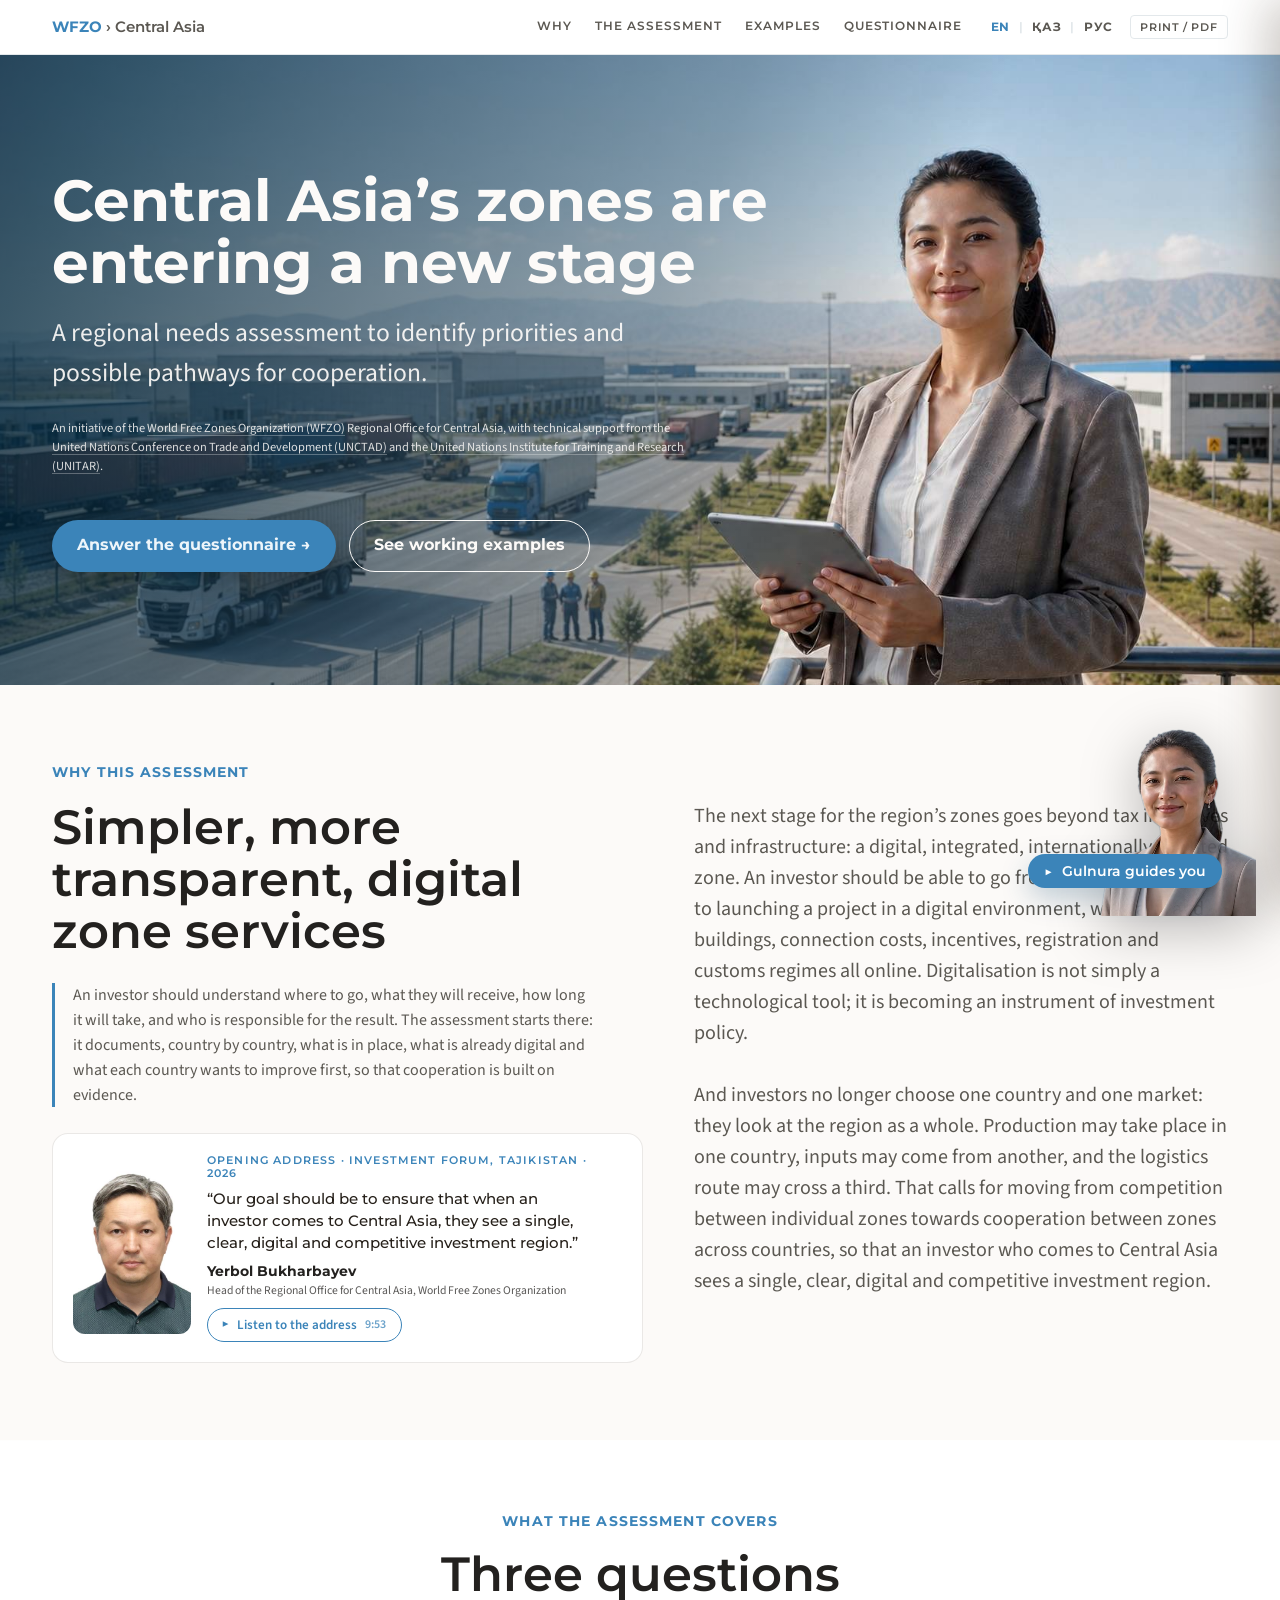
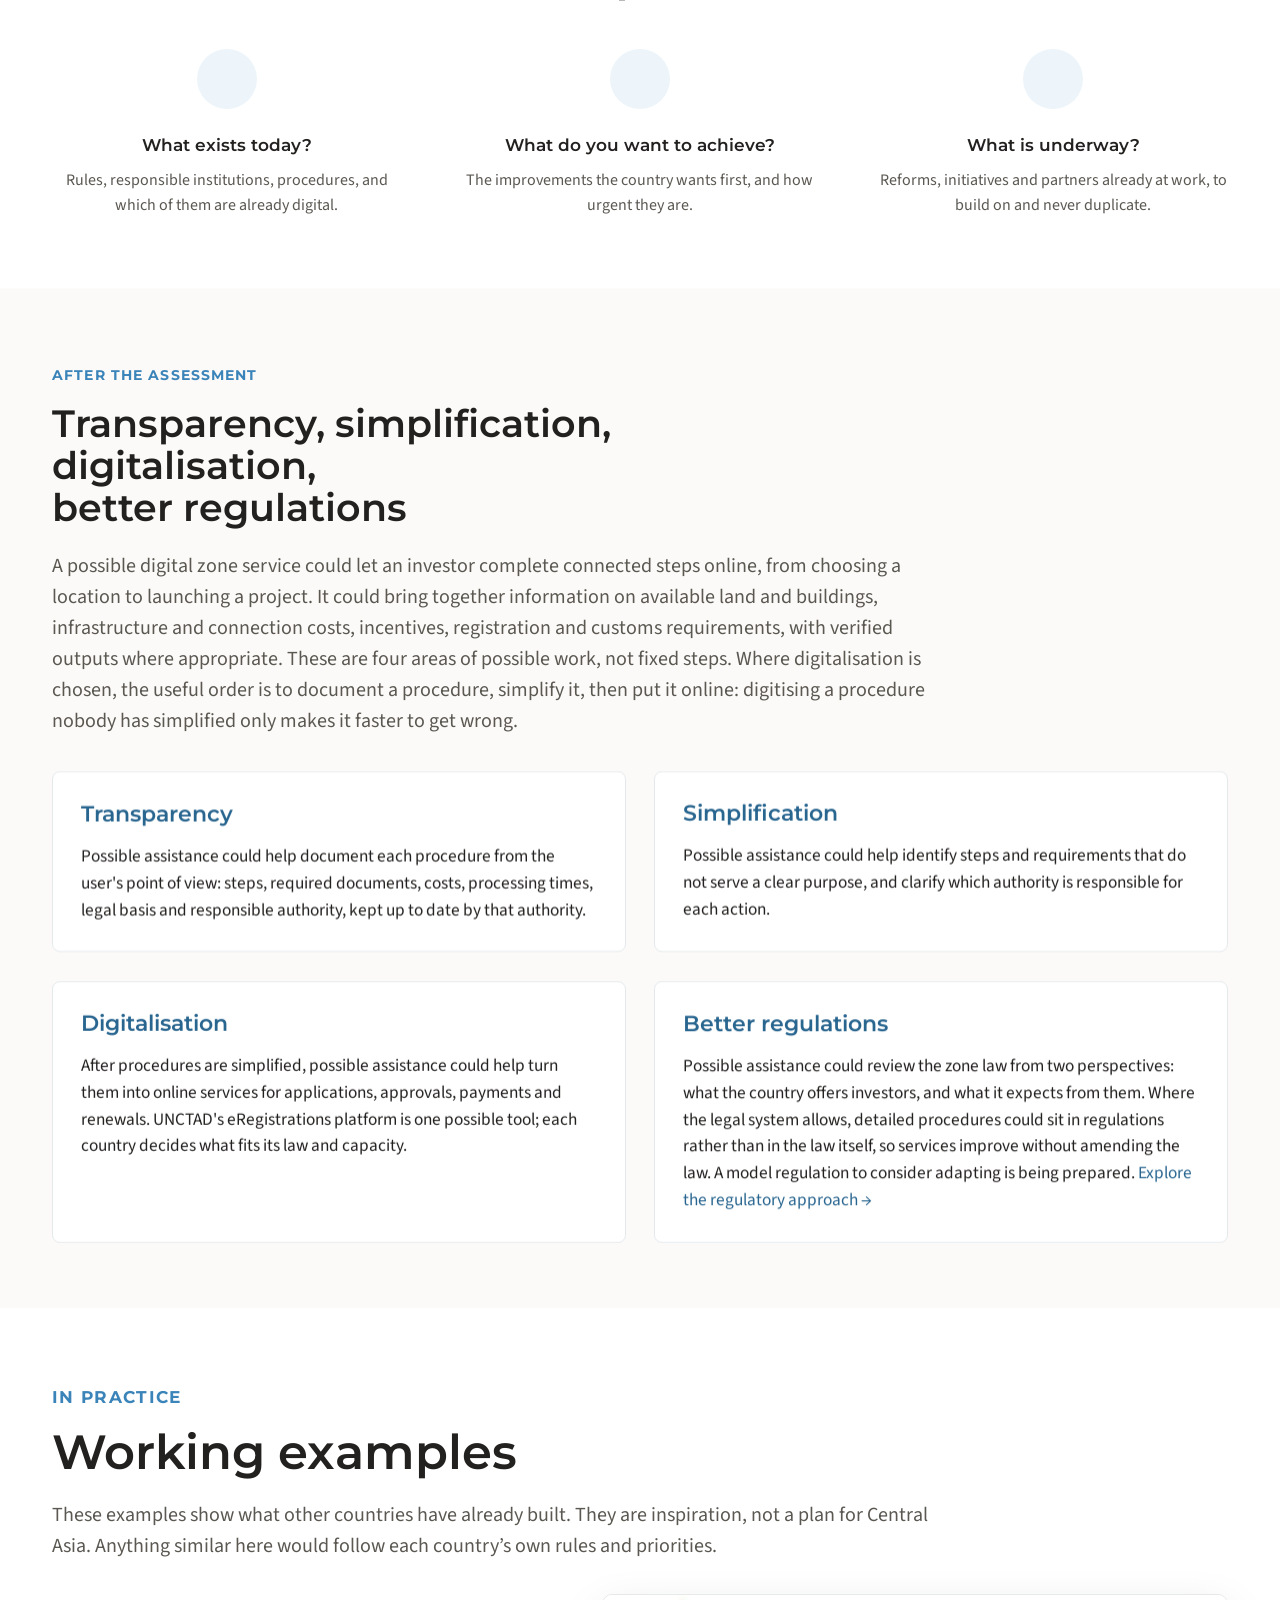
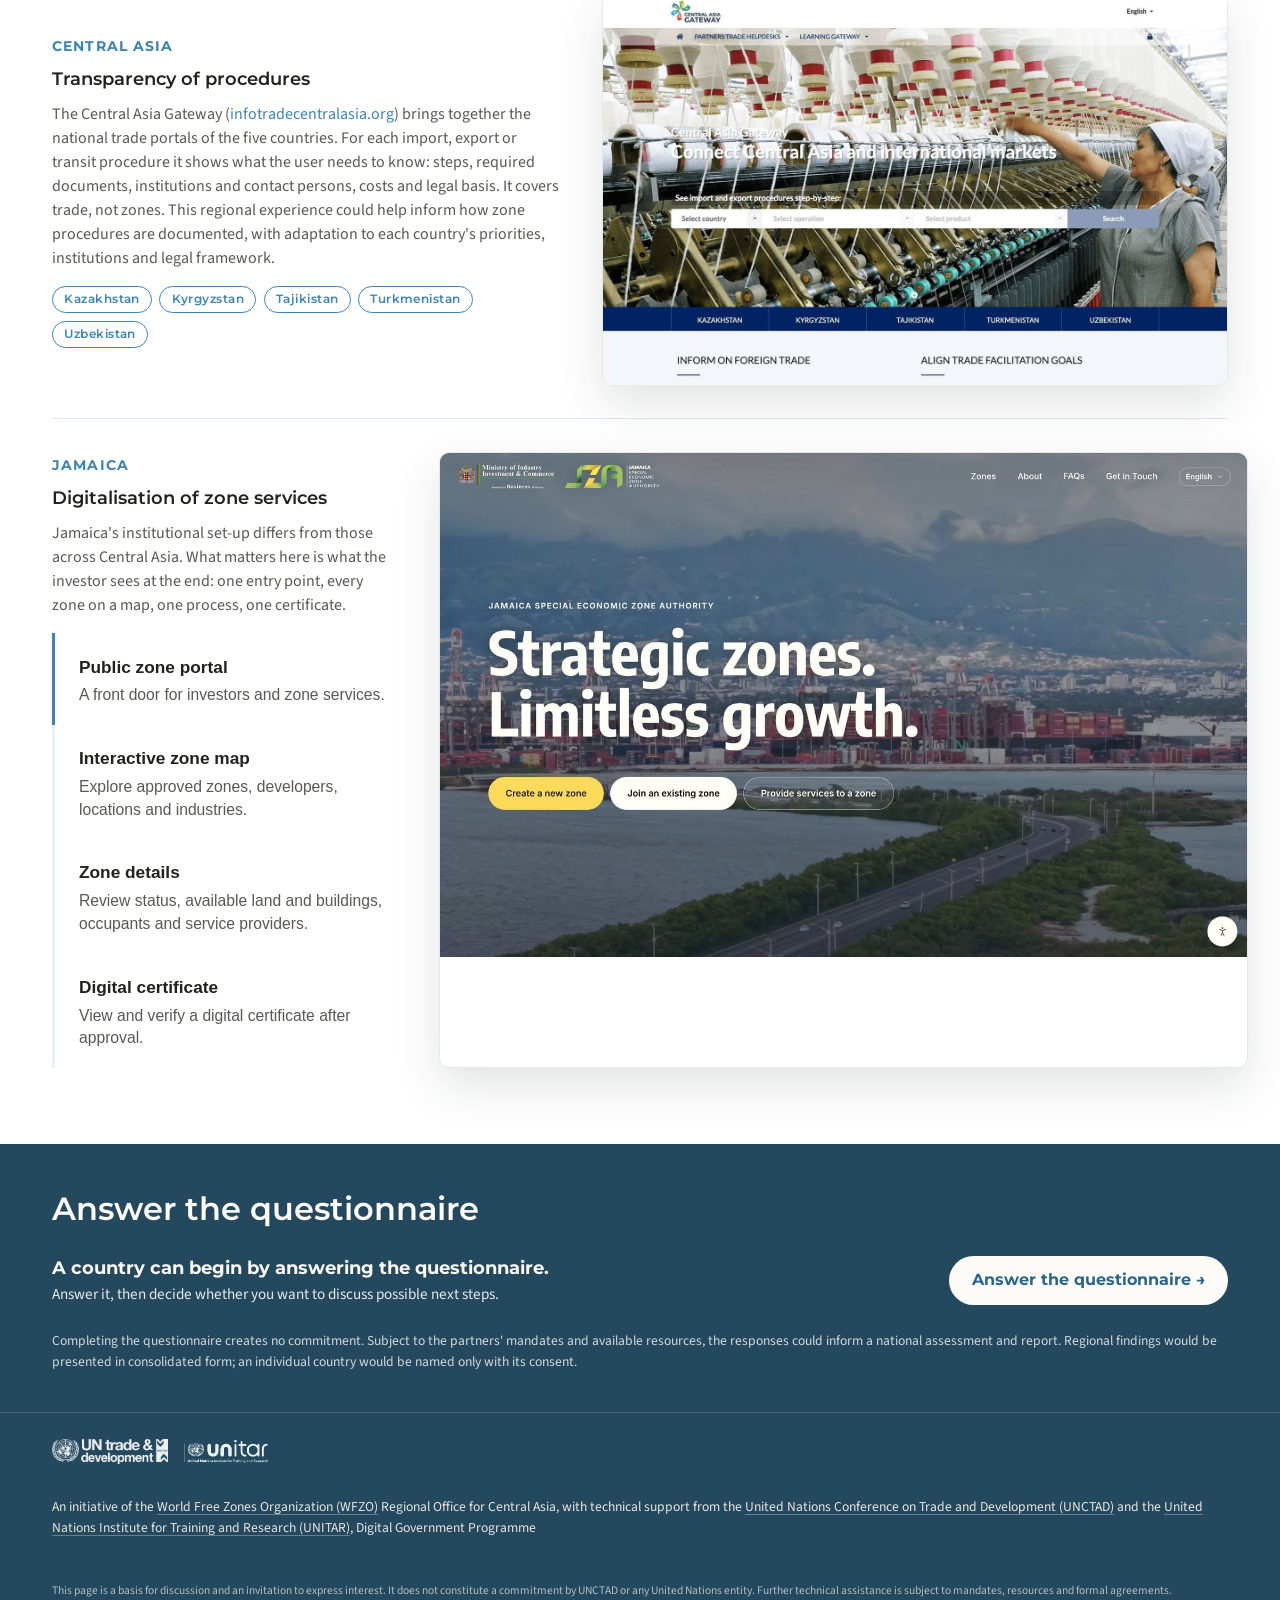
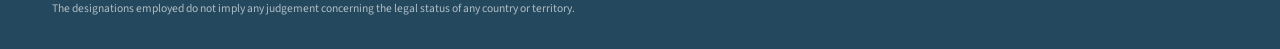
==== index.html @ c0855c4d "Develop the organization names in the credit lines and restore their discreet links Co-Authored-By: " ====
<!DOCTYPE html>
<html lang="en">
<head>
<meta charset="UTF-8">
<meta name="viewport" content="width=device-width, initial-scale=1.0">
<title>Central Asia&rsquo;s zones are entering a new stage · WFZO</title>
<link rel="icon" href="assets/training-eregistrations-favicon.svg" type="image/svg+xml">
<link rel="preload" href="assets/hero-central-asia.jpg" as="image">
<link rel="preconnect" href="https://fonts.googleapis.com">
<link rel="preconnect" href="https://fonts.gstatic.com" crossorigin>
<link href="https://fonts.googleapis.com/css2?family=Montserrat:wght@400;600;700&family=Source+Sans+3:ital,wght@0,400;0,600;0,700;1,400&display=swap" rel="stylesheet">
<script defer src="https://unpkg.com/lucide@latest/dist/umd/lucide.min.js" onload="window.lucide&&lucide.createIcons({attrs:{'stroke-width':1.75,'aria-hidden':'true'}})"></script>
<style>
  :root {
    --bg: #fcfaf8;
    --fg: oklch(0.25 0.005 80);
    --muted: oklch(0.46 0.01 80);
    --brand-blue: #3b84b9;
    --accent: #3b84b9;
    --accent-deep: #28658f;
    --accent-soft: #cfe3f1;
    --border: #e3e8eb;
    --surface: #ffffff;
    --highlight: #edf5fa;
    --hero-ink: oklch(0.99 0.005 80);
    --hero-shade-1: oklch(0.18 0.022 238 / 0.80);
    --hero-shade-2: oklch(0.35 0.035 238 / 0.48);
    --hero-shade-3: oklch(0.45 0.025 238 / 0.22);
    --collab-surface: #24495f;
    --collab-hairline: rgb(255 255 255 / 0.14);
  }
  :root[data-brand="blue"] {
    --bg: oklch(0.985 0.006 238);
    --fg: oklch(0.25 0.012 238);
    --muted: oklch(0.46 0.018 238);
    --accent: oklch(0.62 0.052 238);
    --accent-deep: oklch(0.43 0.045 238);
    --accent-soft: oklch(0.80 0.03 238);
    --border: oklch(0.90 0.012 238);
    --surface: oklch(0.995 0.003 238);
    --highlight: oklch(0.935 0.022 238);
    --hero-ink: oklch(0.99 0.005 238);
    --hero-shade-1: oklch(0.18 0.022 238 / 0.80);
    --hero-shade-2: oklch(0.35 0.035 238 / 0.48);
    --hero-shade-3: oklch(0.45 0.025 238 / 0.22);
    --collab-surface: oklch(0.36 0.035 238);
    --collab-hairline: rgb(255 255 255 / 0.14);
  }
  * { margin: 0; padding: 0; box-sizing: border-box; }
  html { scroll-behavior: smooth; }
  html, body { overflow-x: clip; }
  body {
    background: var(--bg);
    color: var(--fg);
    font-family: "Source Sans 3", system-ui, sans-serif;
    font-size: 1.08rem;
    line-height: 1.55;
  }
  h2, h3, h4 { font-weight: 600; }
  .inner { max-width: 1240px; margin: 0 auto; padding: 0 2rem; }

  /* ---------- Hero ---------- */
  .hero {
    position: relative;
    min-height: clamp(560px, 82vh, 760px);
    display: flex;
    color: var(--bg);
    overflow: hidden;
    background: url("assets/hero-central-asia.jpg") center / cover no-repeat;
  }
  .hero::before {
    content: "";
    position: absolute;
    inset: 0;
    z-index: 1;
    background: linear-gradient(
      110deg,
      oklch(0.24 0.06 240.22 / 0.8) 0%,
      oklch(0.48 0.05 238.1 / 0.48) 50%,
      transparent 67%
    );
    pointer-events: none;
  }
  .hero-video {
    position: absolute;
    inset: -2rem 0;
    z-index: 0;
    width: 100%;
    height: calc(100% + 4rem);
    object-fit: cover;
    transform: translateY(calc(var(--hero-y, 0px) * 0.35));
    will-change: transform;
  }
  .hero .inner {
    position: relative;
    z-index: 2;
    min-height: inherit;
    width: 100%;
    display: flex;
    flex-direction: column;
  }
  .hero-copy {
    margin: auto 0;
    display: flex;
    flex-direction: column;
    gap: 1.3rem;
  }
  .kicker {
    font-size: 0.8rem;
    font-weight: 700;
    letter-spacing: 0.14em;
    text-transform: uppercase;
    display: flex;
    align-items: center;
    gap: 0.75rem;
    flex-wrap: wrap;
    opacity: 0.95;
  }
  .tag {
    border: 1px solid oklch(0.99 0.005 80 / 0.7);
    border-radius: 999px;
    padding: 0.05rem 0.7rem;
    font-size: 0.7rem;
    letter-spacing: 0.1em;
  }
  h1, h2, h3, h4 {
    font-family: "Montserrat", system-ui, sans-serif;
  }
  h1 {
    font-weight: 700 !important;
  }
  h2, h3, h4 {
    font-weight: 600 !important;
  }
  h1 {
    font-weight: 700;
    font-size: clamp(2rem, 8vw, 3.6rem); overflow-wrap: anywhere; hyphens: auto;
    line-height: 1.08;
    margin: 0;
    max-width: 36ch;
    text-wrap: balance;
  }
  .audience { font-size: clamp(1.05rem, 4vw, 1.6rem); max-width: 100%; overflow-wrap: anywhere; opacity: 0.92; }
  .partner { font-size: 1rem; opacity: 0.95; }

  /* ---------- Credibility strip ---------- */
  .cred {
    width: calc(100% + 4rem);
    margin-left: -2rem;
    margin-right: -2rem;
    display: grid;
    grid-template-columns: repeat(3, 1fr);
    padding: 1.35rem 2rem 1.7rem;
    font-size: 1.1rem;
    line-height: 1.35;
    text-align: left;
    color: var(--hero-ink);
  }
  .cred span {
    padding: 0 1.35rem;
  }
  .cred span:first-child {
    padding-left: 0;
  }
  .cred span + span {
    border-left: 1px solid oklch(0.99 0.005 80 / 0.34);
  }

  /* ---------- Purpose ---------- */
  .purpose { margin: 4rem auto 4rem; max-width: 58rem; text-align: center; padding-bottom: 2rem; border-bottom: 1px solid var(--border); }
  .purpose h2 {
    font-size: 0.8rem;
    font-weight: 700;
    letter-spacing: 0.14em;
    text-transform: uppercase;
    color: var(--muted);
    margin-bottom: 0.5rem;
  }
  .purpose p { font-size: 1.35rem; line-height: 1.4; }
  .purpose p + p { margin-top: 0.4rem; }
  .purpose strong { color: var(--accent-deep); }

  .scope-section {
    display: grid;
    grid-template-columns: minmax(0, 1.05fr) minmax(20rem, 0.95fr);
    gap: clamp(2rem, 4vw, 4rem);
    align-items: start;
    padding: clamp(4.5rem, 8vw, 7.5rem) 0;
  }
  .scope-eyebrow {
    margin: 0 0 1.15rem;
    color: var(--brand-blue);
    font-family: "Montserrat", system-ui, sans-serif;
    font-size: 0.88rem;
    font-weight: 700;
    text-transform: uppercase;
    letter-spacing: 0.08em;
  }
  .scope-title {
    margin: 0;
    max-width: 42rem;
    font-family: "Montserrat", system-ui, sans-serif;
    font-size: 48px;
    font-weight: 600;
    line-height: 1.08;
  }
  .scope-copy {
    margin: 3.1rem 0 0;
    color: var(--muted);
    font-size: 20px;
    line-height: 1.55;
  }

  .section-title {
    font-weight: 600;
    font-size: 2rem;
    margin: 3.5rem 0 1.25rem;
  }
  .section-title.centered {
    text-align: center;
    margin-bottom: 2rem;
  }

  .regional-view {
    position: relative;
    isolation: isolate;
    padding: clamp(4rem, 7vw, 6.5rem) 0 clamp(4.5rem, 8vw, 7rem);
    text-align: center;
    background: #ffffff;
    box-shadow: 0 0 0 100vmax #ffffff;
    clip-path: inset(0 -100vmax);
  }
  .regional-view > * {
    position: relative;
    z-index: 1;
  }
  .regional-eyebrow {
    margin: 0 0 1rem;
    color: var(--brand-blue);
    font-family: "Montserrat", system-ui, sans-serif;
    font-size: 0.88rem;
    font-weight: 700;
    text-transform: uppercase;
    letter-spacing: 0.08em;
  }
  .regional-title {
    margin: 0;
    font-family: "Montserrat", system-ui, sans-serif;
    font-size: 48px;
    font-weight: 600;
    line-height: 1.1;
  }
  .regional-lead {
    max-width: 52rem;
    margin: 1.5rem auto 0;
    color: var(--muted);
    font-size: 20px;
    line-height: 1.55;
  }
  .regional-pillars {
    display: grid;
    grid-template-columns: repeat(3, minmax(0, 1fr));
    gap: clamp(2rem, 5vw, 5rem);
    margin: clamp(3.5rem, 7vw, 6rem) auto 0;
  }
  .regional-pillar {
    display: flex;
    flex-direction: column;
    align-items: center;
  }
  .regional-icon {
    width: 3.75rem;
    height: 3.75rem;
    display: grid;
    place-items: center;
    margin-bottom: 1.5rem;
    border: 0;
    border-radius: 50%;
    background: var(--highlight);
    color: var(--accent-deep);
    box-shadow: none;
  }
  .regional-icon svg {
    width: 1.65rem;
    height: 1.65rem;
  }
  .regional-pillar h3 {
    margin: 0;
    font-family: "Montserrat", system-ui, sans-serif;
    font-size: 1.08rem;
    font-weight: 600;
    line-height: 1.35;
  }
  .regional-pillar p {
    max-width: 22rem;
    margin: 0.75rem 0 0;
    color: var(--muted);
    font-size: 1rem;
    line-height: 1.55;
  }

  /* ---------- Services ---------- */
  .collaboration-section {
    padding: clamp(4.5rem, 8vw, 7rem) 0 0;
  }
  .collaboration-header {
    max-width: 52rem;
    margin: 0 auto clamp(3rem, 6vw, 4.5rem);
    text-align: center;
  }
  .collaboration-eyebrow {
    margin: 0 0 1rem;
    color: var(--brand-blue);
    font-family: "Montserrat", system-ui, sans-serif;
    font-size: 0.88rem;
    font-weight: 700;
    text-transform: uppercase;
    letter-spacing: 0.08em;
  }
  .collaboration-title {
    margin: 0;
    font-size: 48px;
    line-height: 1.1;
  }
  .collaboration-lead {
    max-width: 48rem;
    margin: 1.35rem auto 0;
    color: var(--muted);
    font-size: 20px;
    line-height: 1.55;
  }
  .services {
    display: grid;
    grid-template-columns: repeat(2, 1fr);
    gap: 1.75rem;
  }
  .service {
    border: 0;
    border-radius: 8px;
    background: #ffffff;
    padding: 1.75rem;
    display: flex;
    flex-direction: column;
    position: relative;
  }
  .service .body {
    padding: 0;
    display: flex;
    flex-direction: column;
    gap: 1rem;
    flex: 1;
  }
  .service-head {
    position: static;
    display: flex;
    align-items: flex-start;
  }
  .num {
    display: flex;
    width: 2.2rem; height: 2.2rem;
    border: 1.5px solid rgb(255 255 255 / 0.78);
    border-radius: 50%;
    align-items: center; justify-content: center;
    font-weight: 700;
    font-size: 1.1rem;
    color: #ffffff;
    flex-shrink: 0;
    background: rgb(0 0 0 / 0.12);
  }
  .service .num { display: none; }
  .service h3 {
    font-weight: 600;
    font-size: 1.35rem;
    line-height: 1.25;
    color: var(--accent-deep);
    text-shadow: none;
  }
  .service p a,
  .reference-gateway-text a {
    text-decoration: none;
    background-image: linear-gradient(currentColor, currentColor);
    background-position: 0 100%;
    background-repeat: no-repeat;
    background-size: 0 1px;
    transition: background-size 180ms ease;
  }
  .service p a:hover,
  .service p a:focus-visible,
  .reference-gateway-text a:hover,
  .reference-gateway-text a:focus-visible {
    background-size: 100% 1px;
  }
  .lead { font-weight: 600; }
  .service ul { list-style: none; display: flex; flex-direction: column; gap: 0.5rem; }
  .service li { padding-left: 1.2rem; position: relative; }
  .service li::before {
    content: "";
    position: absolute;
    left: 0; top: 0.42em;
    width: 0.55rem; height: 0.3rem;
    border-left: 2px solid var(--accent);
    border-bottom: 2px solid var(--accent);
    transform: rotate(-45deg);
  }
  .quote {
    margin-top: auto;
    border-top: 1px solid var(--border);
    background: transparent;
    border-radius: 0;
    padding: 1rem 0 0;
    font-size: 1.05rem;
    line-height: 1.4;
  }
  .quote em { font-style: normal; font-weight: 700; color: var(--accent-deep); }
  a { color: var(--accent-deep); }
  .note { font-size: 0.9rem; color: var(--muted); margin-top: auto; }
  .proof {
    font-size: 0.9rem;
    font-weight: 600;
    color: var(--accent-deep);
    border-top: 1px solid var(--border);
    padding-top: 0.7rem;
    margin-top: auto;
  }
  .actors { display: flex; gap: 0.5rem; flex-wrap: wrap; }
  .actor {
    border: 1px solid var(--accent);
    border-radius: 999px;
    padding: 0.15rem 0.75rem;
    font-size: 0.85rem;
    font-weight: 600;
    color: var(--accent-deep);
    background: var(--bg);
  }
  .collaboration-note {
    max-width: 52rem;
    margin: 2rem auto 0;
    color: var(--muted);
    font-size: 0.98rem;
    line-height: 1.6;
    text-align: center;
  }

  /* ---------- Live example figure ---------- */
  .example {
    background: #ffffff;
    margin-top: 4rem;
    padding: clamp(4.5rem, 8vw, 7rem) 0;
  }
  .example > .inner {
    max-width: 1240px;
  }
  .example .cols {
    display: grid;
    grid-template-columns: 1fr;
    gap: 2rem;
    align-items: start;
  }
  .example-intro {
    max-width: 62rem;
    margin: 0 0 2rem;
    text-align: left;
  }
  .example-eyebrow,
  .reference-country-label {
    color: var(--brand-blue);
    font-family: "Montserrat", system-ui, sans-serif;
    font-size: 0.88rem;
    font-weight: 700;
    text-transform: uppercase;
    letter-spacing: 0.08em;
  }
  .example-eyebrow { margin: 0 0 1rem; }
  .example-title {
    margin: 0;
    font-size: 48px;
    line-height: 1.1;
  }
  .example-lead {
    max-width: 56rem;
    margin: 1.35rem 0 0;
    color: var(--muted);
    font-size: 20px !important;
    line-height: 1.55;
  }
  .shots { display: flex; flex-direction: column; gap: 1.5rem; }
  .shot-label {
    font-size: 0.8rem;
    font-weight: 700;
    letter-spacing: 0.14em;
    text-transform: uppercase;
    color: var(--muted);
    margin-bottom: 0.4rem;
  }
  figure.shot {
    border: 1px solid var(--border);
    background: var(--bg);
    box-shadow: 0 14px 34px oklch(0.35 0.03 70 / 0.14);
  }
  .shot .bar {
    display: flex; align-items: center; gap: 0.4rem;
    padding: 0.5rem 0.8rem;
    border-bottom: 1px solid var(--border);
  }
  .shot .dot { width: 9px; height: 9px; border-radius: 50%; border: 1.5px solid var(--border); }
  .shot .url {
    font-size: 0.75rem; color: var(--muted);
    border: 1px solid var(--border); border-radius: 999px;
    padding: 0.05rem 0.7rem; margin-left: 0.4rem;
  }
  .shot img { display: block; width: 100%; height: auto; }
  .example h2 { margin-top: 0; }
  .example p { font-size: 1.05rem; }
  .example p + p { margin-top: 0.75rem; }
  .example-action {
    max-width: 38rem;
    margin: 1.35rem auto 0;
  }
  .example-action .go {
    margin-top: 1rem;
    font-weight: 700;
  }
  .example-action .go a {
    display: inline-flex;
    align-items: center;
    justify-content: center;
    min-height: 2.65rem;
    padding: 0.55rem 1.35rem;
    border-radius: 999px;
    background: var(--accent-deep);
    color: #ffffff;
    text-decoration: none;
    transition: background 180ms ease;
  }
  .example-action .go a:hover {
    background: var(--accent);
  }



  /* ---------- Tabbed screen showcase ---------- */
  .screen-showcase {
    display: grid;
    grid-template-columns: minmax(21rem, 0.38fr) minmax(0, 1fr);
    gap: clamp(2rem, 4vw, 4rem);
    align-items: stretch;
  }
  .reference-rail { min-width: 0; }
  .reference-note {
    max-width: 36rem;
    margin-top: 2.25rem;
    padding: 0 0 1.5rem;
    border-bottom: 1px solid var(--border);
  }
  .reference-note h3,
  .jamaica-intro h3 {
    margin: 0.45rem 0 0;
    font-size: 1.15rem;
    line-height: 1.35;
  }
  .reference-note p,
  .jamaica-intro p {
    margin: 0.65rem 0 0;
    color: var(--muted);
    font-size: 1rem;
    line-height: 1.5;
  }
  .jamaica-intro { padding: 0 0 1rem; }
  .screen-tabs {
    display: flex;
    flex-direction: column;
    gap: 0;
    border-left: 3px solid #edf0f2;
  }
  .screen-tab {
    appearance: none;
    border: 0;
    border-left: 3px solid transparent;
    border-radius: 0;
    background: transparent;
    color: var(--fg);
    cursor: pointer;
    margin-left: -3px;
    padding: 1rem 0 1.1rem 1.5rem;
    text-align: left;
    transition: border-color 180ms ease, color 180ms ease;
  }
  .screen-tab:hover { border-left-color: rgb(59 132 185 / 0.45); }
  .screen-tab:focus-visible { outline: 2px solid var(--brand-blue); outline-offset: 3px; }
  .screen-tab[aria-selected="true"] { border-left-color: var(--brand-blue); }
  .screen-copy > strong { display: block; font-size: 1.08rem; line-height: 1.3; }
  .screen-tab span strong { color: var(--fg); font-weight: 600; }
  .screen-tab span { display: block; margin-top: 0.4rem; color: var(--muted); font-size: 0.98rem; line-height: 1.45; }
  .screen-frame {
    position: relative;
    width: calc(100% + max(0px, 50vw - 620px));
    height: auto;
    overflow: hidden;
    border: 1px solid #e6e8ea;
    border-radius: 10px;
    background: #ffffff;
    box-shadow: 0 18px 46px rgb(30 40 50 / 0.13);
  }
  .screen-panel { display: none; }
  .screen-panel.is-active { display: block; height: auto; animation: tabFade 360ms cubic-bezier(0.22, 1, 0.36, 1); }
  .screen-panel img {
    display: block;
    width: calc(100% + 1px);
    max-width: none;
    height: auto;
    object-fit: contain;
    object-position: top center;
    margin-top: -1px;
  }
  @keyframes tabFade {
    from { opacity: 0; transform: translateY(10px) scale(0.992); }
    to { opacity: 1; transform: translateY(0) scale(1); }
  }

  /* ---------- Motion ---------- */
  .hero { background-position: center calc(50% + var(--hero-y, 0px)); background-size: cover; background-repeat: no-repeat; }
  .reveal {
    opacity: 0;
    transform: translateY(22px);
    transition: opacity 650ms cubic-bezier(0.22, 1, 0.36, 1), transform 650ms cubic-bezier(0.22, 1, 0.36, 1);
    will-change: opacity, transform;
  }
  .reveal.is-visible { opacity: 1; transform: translateY(var(--parallax-y, 0px)); }
  .hero-copy { animation: heroIn 720ms cubic-bezier(0.22, 1, 0.36, 1) both; }
  .cred { animation: heroIn 820ms 120ms cubic-bezier(0.22, 1, 0.36, 1) both; }
  @keyframes heroIn {
    from { opacity: 0; transform: translateY(18px); }
    to { opacity: 1; transform: translateY(0); }
  }
  .service, figure.shot, .screen-frame, .collab-block, .step, .screen-tab {
    transition: border-color 240ms ease, box-shadow 240ms ease;
  }
  a, .actor { transition: color 180ms ease, background 180ms ease; }

  @media (prefers-reduced-motion: reduce) {
    *, *::before, *::after {
      animation-duration: 0.01ms !important;
      animation-iteration-count: 1 !important;
      scroll-behavior: auto !important;
      transition-duration: 0.01ms !important;
    }
    .reveal { opacity: 1; transform: none; }
  }

  /* ---------- Roadmap ---------- */
  .roadmap-section {
    padding: clamp(4.5rem, 8vw, 7rem) 0 1rem;
  }
  .roadmap-header {
    max-width: 52rem;
    margin: 0 auto clamp(3rem, 6vw, 4.5rem);
    text-align: center;
  }
  .roadmap-eyebrow {
    margin: 0 0 1rem;
    color: var(--brand-blue);
    font-family: "Montserrat", system-ui, sans-serif;
    font-size: 0.88rem;
    font-weight: 700;
    text-transform: uppercase;
    letter-spacing: 0.08em;
  }
  .roadmap-title {
    margin: 0;
    font-size: 48px;
    line-height: 1.1;
  }
  .roadmap-lead {
    max-width: 46rem;
    margin: 1.35rem auto 0;
    color: var(--muted);
    font-size: 20px;
    line-height: 1.55;
  }
  .roadmap {
    margin-bottom: 4rem;
    display: grid;
    grid-template-columns: repeat(5, 1fr);
    position: relative;
  }
  .step { padding-right: 1.25rem; position: relative; }
  .step + .step { padding-left: 0.25rem; }
  .step-head { display: flex; align-items: flex-start; gap: 0.7rem; margin-bottom: 0.5rem; position: relative; }
  .step h3 { font-size: 1rem; font-weight: 600; line-height: 1.35; padding-right: 0.5rem; }
  .step .num {
    width: 2.05rem;
    height: 2.05rem;
    border-color: var(--brand-blue);
    color: var(--brand-blue);
    background: var(--bg);
    opacity: 0;
    transform: scale(0.45);
  }
  .step.is-visible .num { animation: roadmapNumberIn 560ms cubic-bezier(0.22, 1, 0.36, 1) both; }
  .step:nth-child(2).is-visible .num { animation-delay: 80ms; }
  .step:nth-child(3).is-visible .num { animation-delay: 240ms; }
  .step:nth-child(4).is-visible .num { animation-delay: 400ms; }
  .step:nth-child(5).is-visible .num { animation-delay: 560ms; }
  @keyframes roadmapNumberIn {
    0% { opacity: 0; transform: scale(0.45); }
    65% { opacity: 1; transform: scale(1.12); }
    100% { opacity: 1; transform: scale(1); }
  }
  .step p { font-size: 0.9rem; color: var(--muted); }

  /* ---------- Collaboration ---------- */
  .collab-band {
    margin-top: 4rem;
    position: relative;
    color: var(--hero-ink);
    background: var(--collab-surface);
    padding: 2.5rem 0;
  }
  .collab-band .section-title { margin: 0 0 1.25rem; color: var(--hero-ink); }
  .collab {
    display: grid;
    grid-template-columns: repeat(3, 1fr);
    gap: 1.5rem;
  }
  .collab-block {
    /*   border-top: 2px solid oklch(0.99 0.005 80 / 0.55); */
  
    padding-top: 0.8rem;
  }
  .collab-block h3 { font-size: 1rem; font-weight: 600; margin-bottom: 0.35rem; }
  .collab-block p { font-size: 0.95rem; opacity: 0.92; }
  .collab-block ul {
    list-style: none;
    display: grid;
    gap: 0.35rem;
    font-size: 0.95rem;
    line-height: 1.35;
    opacity: 0.92;
  }
  .questions {
    margin-top: 2rem;
    border: 1px solid oklch(0.99 0.005 80 / 0.45);
    display: flex;
    gap: 2rem;
    align-items: center;
    padding: 0.8rem 1.1rem;
    font-weight: 600;
    border-radius: 8px;
  }
  .questions .tag { flex-shrink: 0; }
  .questions p { font-size: 0.95rem; }

  /* ---------- Footer ---------- */
  footer {
    padding: 1.6rem 0 2rem;
    background: var(--collab-surface);
    border-top: 1px solid var(--collab-hairline);
    color: var(--hero-ink);
  }
  footer .inner {
    display: flex;
    justify-content: space-between;
    align-items: flex-end;
    gap: 2rem;
    flex-wrap: wrap;
  }
  .footer-logos {
    display: flex;
    align-items: center;
    gap: 1rem;
  }
  .footer-logos img {
    display: block;
    width: auto;
    object-fit: contain;
    opacity: 0.92;
  }
  .footer-logos img:first-child { height: 1.55rem; }
  .footer-logos img:last-child { height: 1.45rem; }
  .next { font-size: 1.05rem; }
  .next strong { color: var(--accent-deep); }
  .org { font-size: 0.85rem; color: oklch(0.92 0.01 80); }

  @media (max-width: 1200px) { .scope-section { grid-template-columns: 1fr; gap: 2rem; } }
  @media (max-width: 1000px) {
    .services, .collab { grid-template-columns: 1fr; }
    .scope-copy { margin-top: 0; max-width: 48rem; }
    .regional-pillars { grid-template-columns: 1fr; gap: 3rem; }
    .roadmap { grid-template-columns: 1fr; gap: 1rem; }
    .example .cols, .screen-showcase { grid-template-columns: 1fr; }
    .screen-frame { width: 100%; }
    .screen-frame, .screen-panel.is-active { height: auto; }
    .screen-panel img { height: auto; object-fit: contain; }
    .questions { flex-direction: column; align-items: flex-start; gap: 0.7rem; }
    h1 { font-size: 2.8rem; }
  }
  @media (max-width: 420px) {
    .cred { grid-template-columns: 1fr; }
    .cred span { padding: 0.75rem 0; }
    .cred span + span { border-left: 0; border-top: 1px solid var(--border); }
  }
  @media print {
    .hero { min-height: 420px; }
    h1 { font-size: 24pt; }
    body { font-size: 9.5pt; }
    .services, .collab { gap: 1rem; }
    .section-title { margin: 1.25rem 0 0.6rem; }
    .example { padding: 1rem 0; }
    .collab-band { padding: 1.25rem 0; }
  }

  .hero-actions { display:flex; align-items:center; gap:.8rem; flex-wrap:wrap; margin-top:1.4rem; }
  .hero-cta { display:inline-block; width:fit-content; align-self:flex-start; background:var(--brand-blue); color:var(--highlight);
    font-family:"Montserrat",system-ui,sans-serif; font-weight:700; font-size:1rem; text-decoration:none;
    padding:0.8rem 1.5rem; border:1px solid transparent; border-radius:999px; box-shadow:0 6px 22px rgba(0,0,0,.28); transition:transform .15s, box-shadow .15s; }
  .hero-cta.secondary { background:transparent; border:1px solid rgb(252 250 248); color:#fcfaf8; box-shadow:none; }
  .hero-cta:hover { transform:translateY(-2px); box-shadow:0 10px 28px rgba(0,0,0,.35); }
  .hero-cta.secondary:hover { background:rgb(255 255 255 / 0.12); box-shadow:0 10px 28px rgba(0,0,0,.24); }
  .cta-band { margin-top:1.75rem; padding-top:1.5rem; border-top:1px solid rgb(255 255 255 / 0.18);
    display:flex; align-items:center; gap:1.5rem; flex-wrap:wrap; }
  .cta-band .cta-txt { flex:1; min-width:16rem; }
  .cta-band .cta-txt strong { display:block; font-family:"Montserrat",system-ui,sans-serif; font-size:1.1rem; color:var(--hero-ink); }
  .cta-band .cta-txt span { font-size:0.95rem; opacity:0.9; color:var(--hero-ink); }
  .cta-btn { display:inline-block; background:var(--hero-ink); color:var(--accent-deep);
    font-family:"Montserrat",system-ui,sans-serif; font-weight:700; font-size:0.98rem; text-decoration:none;
    padding:0.75rem 1.4rem; border-radius:999px; white-space:nowrap; transition:transform .15s, box-shadow .15s; }
  .cta-btn:hover { transform:translateY(-1px); box-shadow:0 8px 24px rgb(0 0 0 / 0.25); }
  @media print { .hero-cta, .cta-btn { display:none; } }
  .hero .audience { max-width: 40rem; }

  /* ---- Bita round 8 adjustments ---- */
  .scope-aside { margin: 1.6rem 0 0; max-width: 34rem; padding-left: 1.1rem; border-left: 3px solid var(--brand-blue); color: var(--muted); font-size: 1rem; line-height: 1.55; }
  .regional-view { padding: clamp(3rem, 5vw, 4.5rem) 0 clamp(3rem, 5vw, 4.5rem); }
  .regional-title { margin-bottom: 0 !important; }
  .regional-pillars { margin-top: clamp(2rem, 4vw, 3rem) !important; }
  .collaboration-header { margin-left: 0; text-align: left; max-width: 56rem; }
  .collaboration-lead { margin-left: 0; max-width: 56rem; }
  .service { background: #ffffff; border: 1px solid var(--border); box-shadow: none; }
  .service .body p { color: var(--fg); line-height: 1.55; }
  .scope-section.regional-approach { padding-bottom: clamp(2rem, 3vw, 3rem); }
  .example { margin-top: 0; }
  .md-go { font-size: .88rem !important; font-weight: 600 !important; padding: .5rem 1rem !important; }
  .reference-note a { color: var(--brand-blue); }
  .example-intro { max-width: none; }
  .reference-gateway { display: grid; grid-template-columns: minmax(0, 0.9fr) minmax(0, 1.1fr); gap: clamp(1.5rem, 3vw, 3rem); align-items: center; margin-top: 2.25rem; padding-bottom: 2.25rem; border-bottom: 1px solid var(--border); }
  .reference-gateway-text h3 { margin: 0.45rem 0 0; font-size: 1.15rem; line-height: 1.35; }
  .reference-gateway-text p { margin: 0.65rem 0 0; color: var(--muted); font-size: 1rem; line-height: 1.5; max-width: 36rem; }
  .reference-gateway-text a { color: var(--brand-blue); }
  .country-chips { list-style: none; display: flex; flex-wrap: wrap; gap: 0.45rem; margin: 1rem 0 0; padding: 0; }
  .country-chips li { font-family: "Montserrat", system-ui, sans-serif; font-size: 0.74rem; font-weight: 600; letter-spacing: 0.04em; color: var(--brand-blue); border: 1px solid var(--brand-blue); border-radius: 999px; padding: 0.22rem 0.7rem; }
  .reference-gateway-shot { display: block; overflow: hidden; border: 1px solid #e6e8ea; border-radius: 10px; background: #fff; box-shadow: 0 18px 46px rgb(30 40 50 / 0.13); }
  .reference-gateway-shot img { display: block; width: 100%; height: auto; }
  @media (max-width: 900px) { .reference-gateway { grid-template-columns: 1fr; } }

  /* ---- Top bar, language switch, print ---- */
  .topbar { position: sticky; top: 0; z-index: 800; background: rgb(255 255 255 / 0.94); backdrop-filter: blur(10px); border-bottom: 1px solid var(--border); }
  .topbar-inner { display: flex; align-items: center; justify-content: space-between; gap: 1rem; min-height: 3.4rem; flex-wrap: wrap; padding-top: .35rem; padding-bottom: .35rem; }
  .topbar-brand { font-family: "Montserrat", system-ui, sans-serif; font-weight: 600; font-size: .95rem; color: var(--muted); text-decoration: none; white-space: nowrap; }
  .topbar-brand span { color: var(--brand-blue); font-weight: 700; }
  .topbar-nav { display: flex; align-items: center; gap: .25rem; flex-wrap: wrap; }
  .navlink { font-family: "Montserrat", system-ui, sans-serif; font-weight: 600; font-size: .74rem; letter-spacing: .08em; text-transform: uppercase; color: var(--fg); text-decoration: none; padding: .5rem .6rem; border-bottom: 2px solid transparent; }
  .navlink:hover { color: var(--brand-blue); }
  .navlink.on { border-bottom-color: var(--brand-blue); color: var(--brand-blue); }
  .lang-switch { display: inline-flex; align-items: center; gap: .35rem; margin-left: .75rem; font-family: "Montserrat", system-ui, sans-serif; font-size: .74rem; font-weight: 700; letter-spacing: .06em; }
  .lang-switch a { color: var(--muted); text-decoration: none; padding: .3rem .2rem; }
  .lang-switch a.on { color: var(--brand-blue); }
  .lang-switch a[aria-disabled="true"] { opacity: .55; cursor: default; }
  .lang-switch .sep { color: var(--border); }
  .btn-print { margin-left: .6rem; border: 1px solid var(--border); background: none; color: var(--muted); font-family: "Montserrat", system-ui, sans-serif; font-weight: 600; font-size: .66rem; letter-spacing: .06em; text-transform: uppercase; padding: .3rem .6rem; cursor: pointer; border-radius: 4px; }
  .btn-print:hover { border-color: var(--brand-blue); color: var(--brand-blue); }
  #why, #assessment, #after, #nar-regional, #nar-practica, #apply { scroll-margin-top: 4rem; }
  .nav-burger { display: none; order: 99; margin-left: 8px; background: none; border: 1px solid var(--border); border-radius: 8px; padding: 4px 10px; font-size: 18px; line-height: 1.3; color: var(--ink); cursor: pointer; }
  @media (max-width: 1120px) and (min-width: 901px) {
    .navlink { font-size: .72rem; letter-spacing: .04em; }
    .topbar-nav { gap: .9rem; }
  }
  @media (max-width: 1080px) {
    .topbar-nav { display: none; }
    .nav-burger { display: inline-block; }
    .topbar-nav.open { position: absolute; top: 100%; right: 12px; background: #fff; border: 1px solid var(--border); border-radius: 12px; box-shadow: 0 12px 32px rgb(20 40 60 / 0.16); padding: 10px 16px; display: flex; flex-direction: column; gap: 10px; }
    .topbar-nav.open .lang-switch, .topbar-nav.open .btn-print { margin-left: 0; }
    .topbar-inner { position: relative; }
  }

  [data-print-only] { display: none; }
  .print-screens figure { margin: 0 0 1.2rem; break-inside: avoid; }
  .print-screens img { width: 100%; height: auto; border: 1px solid #e6e8ea; border-radius: 6px; }
  .print-screens figcaption { margin-top: .4rem; font-size: .9rem; color: var(--muted); }
  .print-screens figcaption strong { color: var(--fg); }
  @media print {
    @page { size: A4; margin: 14mm 12mm; }
    html, body { background: #fff !important; }
    [data-print="hide"], .topbar, #md-launch, #md-panel, #md-bar, .hero-cta, .cta-btn { display: none !important; }
    [data-print-only] { display: block !important; }
    .hero { min-height: 0 !important; height: auto !important; padding: 18mm 0 !important; }
    .hero-copy { animation: none !important; }
    .hero .kicker, .hero h1, .hero .audience, .hero p { color: #fff !important; }
    .scope-section, .regional-view, .collaboration-section, .example, .collab-band, footer { padding-top: 10mm !important; padding-bottom: 10mm !important; margin-top: 0 !important; }
    .regional-view { box-shadow: none !important; clip-path: none !important; }
    .example { break-before: page; }
    .screen-frame, .screen-tabs, .reference-rail .screen-tabs { display: none !important; }
    .screen-showcase { display: block !important; }
    .service, .regional-pillar, .reference-gateway, .jamaica-intro { break-inside: avoid; }
    .services { grid-template-columns: repeat(3, 1fr) !important; gap: 6mm !important; }
    .service { border: 1px solid #ccc !important; box-shadow: none !important; }
    .reveal { opacity: 1 !important; transform: none !important; }
    .collab-band { break-inside: avoid; background: #1d4d6b !important; -webkit-print-color-adjust: exact; print-color-adjust: exact; }
    .hero, .regional-icon, .collab-band, footer, .country-chips li { -webkit-print-color-adjust: exact; print-color-adjust: exact; }
    a[href^="http"]::after { content: ""; }
  }
  @media print {
    .scope-section { display: grid !important; grid-template-columns: 1fr 1fr !important; gap: 8mm !important; break-inside: avoid; }
    .scope-copy { margin-top: 0 !important; font-size: 10pt !important; }
    .scope-title { font-size: 20pt !important; }
    .regional-pillars { display: grid !important; grid-template-columns: repeat(3, 1fr) !important; gap: 6mm !important; margin-top: 6mm !important; }
    .regional-view, .collaboration-header, .reference-gateway, .jamaica-intro, footer { break-inside: avoid; }
    .collaboration-header, .example-eyebrow, .example-title, .example-lead, .regional-eyebrow, .regional-title, .scope-eyebrow, .scope-title { break-after: avoid; }
    .collaboration-title, .example-title, .regional-title { font-size: 20pt !important; }
    .collaboration-lead, .example-lead { font-size: 10pt !important; }
    .print-screens { display: grid !important; grid-template-columns: 1fr 1fr; gap: 5mm 6mm; margin-top: 4mm; }
    .print-screens figure { margin: 0; }
    .print-screens figcaption { font-size: 8.5pt; }
    .example { break-before: auto; }
    .reference-gateway { grid-template-columns: 1fr 1fr !important; }
    .collab-band { margin-top: 6mm !important; }
    footer { break-before: avoid; }
  }

  /* ---- Round 9b: medium vertical rhythm ---- */
  .hero { min-height: clamp(500px, 70vh, 660px); }
  .scope-section { padding: clamp(3.25rem, 6vw, 5.25rem) 0; }
  .scope-copy { margin-top: 2.4rem; }
  .regional-view { padding: clamp(3rem, 5.5vw, 4.5rem) 0 clamp(3.25rem, 5.5vw, 4.75rem); }
  .regional-pillars { margin-top: clamp(2rem, 4vw, 3rem) !important; }
  .collaboration-section { padding: clamp(3.25rem, 6vw, 5.25rem) 0 clamp(2.5rem, 4vw, 3.75rem); }
  .collaboration-header { margin-bottom: clamp(2rem, 4vw, 3rem); }
  .scope-section.regional-approach { padding: clamp(3.25rem, 6vw, 5.25rem) 0 clamp(2rem, 3.5vw, 3rem); }
  .example { margin-top: 0; padding: clamp(3.25rem, 6vw, 5.25rem) 0; }
  .example .example-intro { margin-bottom: 2rem; }
  .reference-gateway { margin-top: 2rem; padding-bottom: 2rem; }
  .collab-band { margin-top: 0; padding: 2.5rem 0; }
  .collaboration-title { font-size: clamp(1.6rem, 3vw, 2.5rem); }
  @media (min-width: 900px) { .collaboration-title { white-space: nowrap; } }
  .navlink { color: var(--muted); }
  /* ---- Phone adjustments ---- */
  @media (max-width: 760px) {
    .hero { background-position: 72% calc(50% + var(--hero-y, 0px)); }
    .hero h1 br { display: none; }
    .hero h1 { font-size: clamp(2rem, 9.5vw, 2.8rem); hyphens: manual; overflow-wrap: normal; }
    .scope-title, .regional-title, .collaboration-title, .example-title, .collab-band .section-title { font-size: clamp(1.65rem, 7.2vw, 2.3rem) !important; overflow-wrap: anywhere; hyphens: manual; white-space: normal !important; }
    .scope-section > * { min-width: 0; }
    .scope-section > div:first-child { display: contents; }
    .scope-eyebrow { order: 1; } .scope-title { order: 2; } .scope-aside { order: 3; margin-top: 0; } .scope-copy { order: 4; margin-top: 0 !important; }
    .scope-section { gap: 1.25rem !important; }
    .example .example-intro h3, .reference-gateway-text h3, .jamaica-intro h3 { overflow-wrap: anywhere; }
    .topbar-inner { justify-content: space-between; }
  }
</style>
</head>
<body>

<header class="topbar" data-print="hide">
  <div class="inner topbar-inner">
    <a class="topbar-brand" href="#top"><span>WFZO</span> › Central Asia</a>
    <button class="nav-burger" id="nav-burger" type="button" aria-label="Menu" aria-expanded="false">☰</button>
    <nav class="topbar-nav" aria-label="Sections">
      <a class="navlink" href="#why">Why</a>
      <a class="navlink" href="#assessment">The assessment</a>
      <a class="navlink" href="#nar-practica">Examples</a>
      <a class="navlink" href="#apply">Questionnaire</a>
      <span class="lang-switch" aria-label="Language"><a class="on" href="#" aria-current="page" lang="en">EN</a><span class="sep">|</span><a href="kk/" lang="kk">ҚАЗ</a><span class="sep">|</span><a href="ru/" lang="ru">РУС</a></span>
      <button class="btn-print" id="btn-print" type="button">Print / PDF</button>
    </nav>
  </div>
</header>

  <div class="hero" id="top">
    <div class="inner">
      <div class="hero-copy" id="nar-hero-frame">
        <h1 id="nar-hero">Central Asia&rsquo;s zones are <br>entering a new stage</h1>
        <div class="audience">A regional needs assessment to identify priorities and possible pathways for cooperation.</div>
        <div class="audience" style="font-size:.72em;opacity:.85;margin-top:.35em;">An initiative of the <a href="https://www.worldfzo.org/en" target="_blank" rel="noopener" style="color:inherit;text-decoration:underline;text-decoration-color:color-mix(in srgb,currentColor 35%,transparent);text-underline-offset:3px;">World Free Zones Organization (WFZO)</a> Regional Office for Central Asia, with technical support from the <a href="https://unctad.org" target="_blank" rel="noopener" style="color:inherit;text-decoration:underline;text-decoration-color:color-mix(in srgb,currentColor 35%,transparent);text-underline-offset:3px;">United Nations Conference on Trade and Development (UNCTAD)</a> and the <a href="https://unitar.org" target="_blank" rel="noopener" style="color:inherit;text-decoration:underline;text-decoration-color:color-mix(in srgb,currentColor 35%,transparent);text-underline-offset:3px;">United Nations Institute for Training and Research (UNITAR)</a>.</div>
        <div class="hero-actions">
          <a class="hero-cta" href="https://training.eregistrations.org/zones/" target="_blank" rel="noopener">Answer the questionnaire →</a>
          <a class="hero-cta secondary" href="#nar-practica">See working examples</a>
        </div>
      </div>
    </div>
  </div>

  <div class="inner">
    <section class="scope-section" aria-labelledby="scope-title" id="why">
      <div>
        <p class="scope-eyebrow">Why this assessment</p>
        <h2 class="scope-title" id="scope-title">Simpler, more transparent, digital zone services</h2>
        <p class="scope-aside">An investor should understand where to go, what they will receive, how long it will take, and who is responsible for the result. The assessment starts there: it documents, country by country, what is in place, what is already digital and what each country wants to improve first, so that cooperation is built on evidence.</p>
        <style>
          .yb-card{position:relative;margin-top:1.6rem;background:#fff;border:1px solid rgba(50,35,15,.1);
            border-radius:16px;box-shadow:none;padding:1.15rem 1.25rem;
            display:flex;gap:1rem;align-items:flex-end;overflow:hidden;}
          .yb-photo{flex:0 0 118px;align-self:center;}
          .yb-photo img{display:block;width:118px;height:auto;border-radius:12px;box-shadow:none;}
          .yb-body{flex:1 1 auto;min-width:0;display:flex;flex-direction:column;gap:.5rem;padding:.1rem 0 .15rem;}
          .yb-eyebrow{font:600 .66rem "Montserrat",system-ui,sans-serif;letter-spacing:.11em;text-transform:uppercase;
            color:var(--brand-blue,#3b84b9);}
          .yb-quote{font-family:"Montserrat",system-ui,sans-serif;font-weight:500;font-size:.94rem;line-height:1.45;
            color:#26201a;margin:0;text-wrap:balance;}
          .yb-who b{font-size:.85rem;font-family:"Montserrat",system-ui,sans-serif;display:block;}
          .yb-who small{display:block;font-size:.73rem;opacity:.75;line-height:1.3;}
          .yb-play{align-self:flex-start;display:inline-flex;align-items:center;gap:.5rem;border:1.5px solid var(--brand-blue,#3b84b9);
            background:#fff;color:var(--brand-blue,#3b84b9);border-radius:999px;padding:.42rem .9rem;cursor:pointer;
            font:600 .82rem "Source Sans 3",system-ui,sans-serif;margin-top:.15rem;}
          .yb-play .ico{font-size:.72rem;}
          .yb-play.on{background:var(--brand-blue,#3b84b9);color:#fff;}
          .yb-time{font-variant-numeric:tabular-nums;font-size:.75rem;opacity:.75;}
          @media (max-width:600px){.yb-photo{flex-basis:96px;}.yb-photo img{width:96px;}}
          @media print{.yb-card{display:none!important;}}
        </style>
        <div class="yb-card">
          <div class="yb-photo"><img src="assets/yerbol-bukharbayev-opening.png" alt="Yerbol Bukharbayev"></div>
          <div class="yb-body">
            <div class="yb-eyebrow">Opening address &middot; Investment Forum, Tajikistan &middot; 2026</div>
            <p class="yb-quote">&ldquo;Our goal should be to ensure that when an investor comes to Central Asia, they see a single, clear, digital and competitive investment region.&rdquo;</p>
            <div class="yb-who"><b>Yerbol Bukharbayev</b><small>Head of the Regional Office for Central Asia, World Free Zones Organization</small></div>
            <button class="yb-play" id="yb-play"><span class="ico" id="yb-ico">&#9654;</span><span id="yb-label">Listen to the address</span><span class="yb-time" id="yb-time">9:53</span></button>
          </div>
        </div>
        <audio id="yb-audio" preload="none" src="assets/yerbol-audio/yerbol-en.mp3"></audio>
        <script>
        (function(){
          var a=document.getElementById('yb-audio'),p=document.getElementById('yb-play'),
              ico=document.getElementById('yb-ico'),tm=document.getElementById('yb-time'),total="9:53";
          function fmt(s){s=Math.floor(s);return Math.floor(s/60)+":"+("0"+s%60).slice(-2);}
          p.onclick=function(){
            if(a.paused){
              var g=document.getElementById('mdn-x'),bar=document.getElementById('md-bar');
              if(bar&&bar.classList.contains('on')&&g&&g.onclick)g.onclick();
              var m=document.getElementById('mdn-audio'); if(m){try{m.pause();}catch(e){}}
              a.play();
            } else a.pause();
          };
          a.addEventListener('play',function(){p.classList.add('on');ico.innerHTML='&#10074;&#10074;';});
          a.addEventListener('pause',function(){p.classList.remove('on');ico.innerHTML='&#9654;';});
          a.addEventListener('timeupdate',function(){tm.textContent=fmt(a.currentTime)+" / "+total;});
          a.addEventListener('ended',function(){tm.textContent=total;});
          window.addEventListener('load',function(){
            var g=document.getElementById('md-guide');
            if(g)g.addEventListener('click',function(){try{a.pause();}catch(e){}});
          });
        })();
        </script>
      </div>
      <p class="scope-copy">The next stage for the region&rsquo;s zones goes beyond tax incentives and infrastructure: a digital, integrated, internationally oriented zone. An investor should be able to go from choosing a location to launching a project in a digital environment, with land and buildings, connection costs, incentives, registration and customs regimes all online. Digitalisation is not simply a technological tool; it is becoming an instrument of investment policy.<br><br>And investors no longer choose one country and one market: they look at the region as a whole. Production may take place in one country, inputs may come from another, and the logistics route may cross a third. That calls for moving from competition between individual zones towards cooperation between zones across countries, so that an investor who comes to Central Asia sees a single, clear, digital and competitive investment region.</p>
    </section>

    <section class="regional-view" aria-labelledby="nar-services" id="assessment">
      <p class="regional-eyebrow">What the assessment covers</p>
      <h2 class="regional-title" id="nar-services">Three questions</h2>
      <div class="regional-pillars">
        <article class="regional-pillar">
          <div class="regional-icon" aria-hidden="true"><i data-lucide="landmark"></i></div>
          <h3>What exists today?</h3>
          <p>Rules, responsible institutions, procedures, and which of them are already digital.</p>
        </article>
        <article class="regional-pillar">
          <div class="regional-icon" aria-hidden="true"><i data-lucide="target"></i></div>
          <h3>What do you want to achieve?</h3>
          <p>The improvements the country wants first, and how urgent they are.</p>
        </article>
        <article class="regional-pillar">
          <div class="regional-icon" aria-hidden="true"><i data-lucide="loader"></i></div>
          <h3>What is underway?</h3>
          <p>Reforms, initiatives and partners already at work, to build on and never duplicate.</p>
        </article>
      </div>
    </section>

    <section class="collaboration-section" aria-labelledby="collaboration-title" id="after">
      <header class="collaboration-header">
        <p class="collaboration-eyebrow">After the assessment</p>
        <h2 class="collaboration-title" id="collaboration-title">Transparency, simplification,<br>digitalisation,<br>better regulations</h2>
        <p class="collaboration-lead">A possible digital zone service could let an investor complete connected steps online, from choosing a location to launching a project. It could bring together information on available land and buildings, infrastructure and connection costs, incentives, registration and customs requirements, with verified outputs where appropriate. These are four areas of possible work, not fixed steps. Where digitalisation is chosen, the useful order is to document a procedure, simplify it, then put it online: digitising a procedure nobody has simplified only makes it faster to get wrong.</p>
      </header>
      <div class="services">
      <section class="service">
        <div class="body">
          <div class="service-head">
            <h3>Transparency</h3>
          </div>
          <p>Possible assistance could help document each procedure from the user's point of view: steps, required documents, costs, processing times, legal basis and responsible authority, kept up to date by that authority.</p>
        </div>
      </section>
      <section class="service">
        <div class="body">
          <div class="service-head">
            <h3>Simplification</h3>
          </div>
          <p>Possible assistance could help identify steps and requirements that do not serve a clear purpose, and clarify which authority is responsible for each action.</p>
        </div>
      </section>
      <section class="service">
        <div class="body">
          <div class="service-head">
            <h3>Digitalisation</h3>
          </div>
          <p>After procedures are simplified, possible assistance could help turn them into online services for applications, approvals, payments and renewals. UNCTAD's eRegistrations platform is one possible tool; each country decides what fits its law and capacity.</p>
        </div>
      </section>
      <section class="service">
        <div class="body">
          <div class="service-head">
            <h3>Better regulations</h3>
          </div>
          <p>Possible assistance could review the zone law from two perspectives: what the country offers investors, and what it expects from them. Where the legal system allows, detailed procedures could sit in regulations rather than in the law itself, so services improve without amending the law. A model regulation to consider adapting is being prepared. <a href="law/">Explore the regulatory approach →</a></p>
        </div>
      </section>
      </div>
    </section>





  </div>

  <div class="example" id="nar-practica">
    <div class="inner" id="nar-practica-frame">
      <div class="example-intro">
        <p class="example-eyebrow">In practice</p>
        <h2 class="example-title">Working examples</h2>
        <p class="example-lead">These examples show what other countries have already built. They are inspiration, not a plan for Central Asia. Anything similar here would follow each country&rsquo;s own rules and priorities.</p>
        <div class="reference-gateway">
          <div class="reference-gateway-text">
            <span class="reference-country-label">Central Asia</span>
            <h3>Transparency of procedures</h3>
            <p>The Central Asia Gateway (<a href="https://infotradecentralasia.org/" target="_blank" rel="noopener">infotradecentralasia.org</a>) brings together the national trade portals of the five countries. For each import, export or transit procedure it shows what the user needs to know: steps, required documents, institutions and contact persons, costs and legal basis. It covers trade, not zones. This regional experience could help inform how zone procedures are documented, with adaptation to each country's priorities, institutions and legal framework.</p>
            <ul class="country-chips" aria-label="Countries covered"><li>Kazakhstan</li><li>Kyrgyzstan</li><li>Tajikistan</li><li>Turkmenistan</li><li>Uzbekistan</li></ul>
          </div>
          <a class="reference-gateway-shot" href="https://infotradecentralasia.org/" target="_blank" rel="noopener">
            <img loading="lazy" decoding="async" src="assets/screen-central-asia-gateway.jpg" alt="Screenshot of the Central Asia Gateway showing a step-by-step trade procedure">
          </a>
        </div>
      </div>
      <div class="cols">
        <div class="shots">
          <div class="screen-showcase" aria-label="Jamaica SEZ digital service screens">
            <div class="reference-rail">
              <div class="jamaica-intro" id="jamaica-example">
                <span class="reference-country-label">Jamaica</span>
                <h3>Digitalisation of zone services</h3>
                <p>Jamaica's institutional set-up differs from those across Central Asia. What matters here is what the investor sees at the end: one entry point, every zone on a map, one process, one certificate.</p>
              </div>
              <div class="screen-tabs" role="tablist" aria-label="Jamaica digital service screens">
                <button class="screen-tab" type="button" role="tab" aria-selected="true" data-screen-tab="landing">
                  <span class="screen-copy">
                    <strong>Public zone portal</strong>
                    <span>A front door for investors and zone services.</span>
                  </span>
                </button>
                <button class="screen-tab" type="button" role="tab" aria-selected="false" data-screen-tab="map">
                  <span class="screen-copy">
                    <strong>Interactive zone map</strong>
                    <span>Explore approved zones, developers, locations and industries.</span>
                  </span>
                </button>
                <button class="screen-tab" type="button" role="tab" aria-selected="false" data-screen-tab="zone-detail">
                  <span class="screen-copy">
                    <strong>Zone details</strong>
                    <span>Review status, available land and buildings, occupants and service providers.</span>
                  </span>
                </button>
                <button class="screen-tab" type="button" role="tab" aria-selected="false" data-screen-tab="certificate">
                  <span class="screen-copy">
                    <strong>Digital certificate</strong>
                    <span>View and verify a digital certificate after approval.</span>
                  </span>
                </button>
              </div>
            </div>
            <div class="print-screens" data-print-only="1" id="print-screens"></div>
            <div class="screen-frame">
              <div class="screen-panel is-active" role="tabpanel" data-screen-panel="landing">
                <img loading="lazy" decoding="async" data-src="assets/screen-zones-landing.jpg" alt="Jamaica Special Economic Zone Authority public portal landing page">
              </div>
              <div class="screen-panel" role="tabpanel" data-screen-panel="map">
                <img loading="lazy" decoding="async" data-src="assets/screen-map-dashboard.jpg" alt="Jamaica zone map with filters and zone locations">
              </div>
              <div class="screen-panel" role="tabpanel" data-screen-panel="zone-detail">
                <img loading="lazy" decoding="async" data-src="assets/screen-zone-detail-modal.jpg" alt="Details for Montego Bay Free Zone shown on the Jamaica zone map">
              </div>
              <div class="screen-panel" role="tabpanel" data-screen-panel="certificate">
                <img loading="lazy" decoding="async" data-src="assets/screen-certificate.jpg" alt="Digital special economic zone developer certificate with QR verification">
              </div>
            </div>
          </div>
        </div>
      </div>
    </div>
  </div>

  <div class="collab-band" id="apply">
    <div class="inner">
      <h2 class="section-title" id="nar-collab">Answer the questionnaire</h2>
      <div class="cta-band" style="margin-top:1rem;padding-top:0;border-top:0;">
        <div class="cta-txt">
          <strong>A country can begin by answering the questionnaire.</strong>
          <span>Answer it, then decide whether you want to discuss possible next steps.</span>
        </div>
        <a class="cta-btn" href="https://training.eregistrations.org/zones/" target="_blank" rel="noopener">Answer the questionnaire →</a>
      </div>
      <p style="margin:1.4rem 0 0;font-size:.85rem;opacity:.8;">Completing the questionnaire creates no commitment. Subject to the partners' mandates and available resources, the responses could inform a national assessment and report. Regional findings would be presented in consolidated form; an individual country would be named only with its consent.</p>
    </div>
  </div>


  <footer id="page-footer">
    <div class="inner">
      <div class="footer-logos" aria-label="Partners">
        <img src="assets/logo-unctad-white.png" alt="">
        <img src="assets/logo-unitar-white.png" alt="">
      </div>
      <p class="org">An initiative of the <a href="https://www.worldfzo.org/en" target="_blank" rel="noopener" style="color:inherit;text-decoration:underline;text-decoration-color:color-mix(in srgb,currentColor 35%,transparent);text-underline-offset:3px;">World Free Zones Organization (WFZO)</a> Regional Office for Central Asia, with technical support from the <a href="https://unctad.org" target="_blank" rel="noopener" style="color:inherit;text-decoration:underline;text-decoration-color:color-mix(in srgb,currentColor 35%,transparent);text-underline-offset:3px;">United Nations Conference on Trade and Development (UNCTAD)</a> and the <a href="https://unitar.org" target="_blank" rel="noopener" style="color:inherit;text-decoration:underline;text-decoration-color:color-mix(in srgb,currentColor 35%,transparent);text-underline-offset:3px;">United Nations Institute for Training and Research (UNITAR)</a>, Digital Government Programme</p>
      <p style="font-size:.72rem;opacity:.65;max-width:70rem;margin:.8rem 0 0;line-height:1.5;text-align:left;">This page is a basis for discussion and an invitation to express interest. It does not constitute a commitment by UNCTAD or any United Nations entity. Further technical assistance is subject to mandates, resources and formal agreements. The designations employed do not imply any judgement concerning the legal status of any country or territory.</p>
    </div>
  </footer>

<script>
  (function(){
    var b=document.getElementById('btn-print'); if(b) b.addEventListener('click',function(){ window.print(); });
    /* print-only: the four Jamaica screens stacked with their captions */
    var ps=document.getElementById('print-screens');
    if(ps){
      document.querySelectorAll('.screen-tab').forEach(function(tab){
        var key=tab.dataset.screenTab, img=document.querySelector('.screen-panel[data-screen-panel="'+key+'"] img');
        var t=tab.querySelector('strong'), d=tab.querySelector('.screen-copy > span');
        if(!img) return;
        var f=document.createElement('figure');
        f.innerHTML='<img src="'+img.getAttribute('src')+'" alt="'+(img.getAttribute('alt')||'')+'"><figcaption><strong>'+(t?t.textContent:'')+'.</strong> '+(d?d.textContent:'')+'</figcaption>';
        ps.appendChild(f);
      });
    }
    /* scrollspy */
    var ids=['why','assessment','nar-regional','nar-practica','apply'], links={};
    document.querySelectorAll('.navlink').forEach(function(a){ links[a.getAttribute('href').slice(1)]=a; });
    function spy(){
      var y=window.scrollY+120, cur=null;
      ids.forEach(function(id){ var el=document.getElementById(id); if(el && el.offsetTop<=y) cur=id; });
      ids.forEach(function(id){ if(links[id]) links[id].classList.toggle('on', id===cur); });
    }
    window.addEventListener('scroll',spy,{passive:true}); spy();
  })();
</script>



<script>
  (() => {
    const prefersReduced = window.matchMedia('(prefers-reduced-motion: reduce)').matches;

    document.querySelectorAll('.purpose, .section-title, .collaboration-header, .service, .screen-showcase, .example-intro, .roadmap-header, .step, .collab-block, .questions').forEach((el, index) => {
      el.classList.add('reveal');
      el.style.transitionDelay = `${Math.min(index % 6, 5) * 70}ms`;
    });

    if (!prefersReduced) {
      const observer = new IntersectionObserver((entries) => {
        entries.forEach((entry) => {
          if (entry.isIntersecting) {
            entry.target.classList.add('is-visible');
            observer.unobserve(entry.target);
          }
        });
      }, { threshold: 0.12, rootMargin: '0px 0px -8% 0px' });
      document.querySelectorAll('.reveal').forEach((el) => observer.observe(el));

      const parallaxItems = [...document.querySelectorAll('.service')];
      let ticking = false;
      const updateParallax = () => {
        const scrollY = window.scrollY || 0;
        const hero = document.querySelector('.hero');
        if (hero) hero.style.setProperty('--hero-y', `${Math.min(scrollY * 0.12, 52)}px`);
        parallaxItems.forEach((el, i) => {
          const rect = el.getBoundingClientRect();
          const viewportMid = window.innerHeight / 2;
          const distance = rect.top + rect.height / 2 - viewportMid;
          const amount = Math.max(-14, Math.min(14, distance * -0.018 * (i % 2 ? 0.8 : 1)));
          el.style.setProperty('--parallax-y', `${amount}px`);
        });
        ticking = false;
      };
      window.addEventListener('scroll', () => {
        if (!ticking) {
          window.requestAnimationFrame(updateParallax);
          ticking = true;
        }
      }, { passive: true });
      updateParallax();
    } else {
      document.querySelectorAll('.reveal').forEach((el) => el.classList.add('is-visible'));
    }

    document.querySelectorAll('.screen-showcase').forEach((showcase) => {
      const tabs = [...showcase.querySelectorAll('.screen-tab')];
      const panels = [...showcase.querySelectorAll('.screen-panel')];
      tabs.forEach((tab) => {
        tab.addEventListener('click', () => {
          const target = tab.dataset.screenTab;
          tabs.forEach((item) => item.setAttribute('aria-selected', item === tab ? 'true' : 'false'));
          panels.forEach((panel) => panel.classList.toggle('is-active', panel.dataset.screenPanel === target));
        });
      });
    });

    if (window.lucide) {
      window.lucide.createIcons({
        attrs: {
          'stroke-width': 1.75,
          'aria-hidden': 'true'
        }
      });
    }
  })();
</script>


<!-- ===== Gulnura · voice & chat assistant ===== -->
<style>
  #md-launch{position:fixed;bottom:12px;right:58px;z-index:9004;display:flex;align-items:center;gap:.1rem;}
  .md-go{display:flex;align-items:center;gap:.6rem;background:var(--brand-blue,#3b84b9);color:#fff;border:0;
    border-radius:999px;padding:.7rem 1.3rem;font:700 1.02rem "Montserrat",system-ui,sans-serif;
    cursor:pointer;box-shadow:0 10px 28px rgb(32 84 120 / 0.28);white-space:nowrap;transition:filter .15s,transform .15s;}
  .md-go:hover{filter:brightness(1.12);transform:translateY(-1px);}
  .md-ava{position:relative;margin-left:-6px;}
  .md-ava > .pic{display:grid;place-items:center;width:78px;height:78px;border-radius:50%;
    background:var(--brand-blue,#3b84b9);
    color:#fff;font:700 2rem "Montserrat",sans-serif;border:4px solid #fff;
    box-shadow:0 0 0 3px color-mix(in srgb,var(--brand-blue,#3b84b9) 28%,white),0 8px 22px rgb(32 84 120 / 0.24);cursor:pointer;padding:0;}
  .md-name{position:absolute;left:50%;bottom:-9px;transform:translateX(-50%);background:var(--brand-blue,#3b84b9);color:#fff;
    font:600 .76rem "Source Sans 3",sans-serif;padding:.12rem .72rem;border-radius:999px;white-space:nowrap;box-shadow:0 3px 10px rgb(32 84 120 / 0.24);}
  #md-panel{position:fixed;top:0;right:0;height:100vh;width:400px;max-width:94vw;z-index:9001;background:#fff;color:#26201a;
    box-shadow:-14px 0 44px rgba(50,35,15,.24);display:flex;flex-direction:column;
    transform:translateX(100%);transition:transform .32s cubic-bezier(.4,0,.2,1);font-family:"Source Sans 3",system-ui,sans-serif;}
  #md-panel.open{transform:translateX(0);}
  #md-panel .h{display:flex;align-items:center;gap:.75rem;padding:1rem 1.1rem;color:#fff;
    background:var(--brand-blue,#3b84b9);}
  #md-panel .h .pic2{display:grid;place-items:center;width:46px;height:46px;border-radius:50%;background:rgba(255,255,255,.25);font:700 1.3rem "Montserrat",sans-serif;border:2px solid rgba(255,255,255,.85);}
  #md-panel .h b{font-size:1.08rem;font-family:"Montserrat",system-ui,sans-serif;} #md-panel .h small{opacity:.9;display:block;font-weight:400;font-size:.8rem;}
  #md-panel .x{margin-left:auto;background:transparent;border:0;color:#fff;font-size:1.6rem;cursor:pointer;line-height:1;}
  #md-msgs{flex:1;overflow-y:auto;padding:1rem;display:flex;flex-direction:column;gap:.6rem;background:#faf7f2;}
  #md-msgs .b{max-width:86%;padding:.65rem .9rem;border-radius:15px;line-height:1.45;font-size:.96rem;white-space:pre-wrap;}
  #md-msgs .b.user{align-self:flex-end;background:var(--brand-blue,#3b84b9);color:#fff;border-bottom-right-radius:4px;}
  #md-msgs .b.ai{align-self:flex-start;background:#fff;border:1px solid #eee6de;border-bottom-left-radius:4px;}
  #md-msgs .st{align-self:center;font-size:.8rem;color:#8a7a63;}
  #md-sug{display:flex;flex-wrap:wrap;gap:.4rem;padding:0 1rem .6rem;background:#faf7f2;}
  #md-sug button{border:1px solid #eee6de;background:#fff;color:var(--brand-blue,#3b84b9);border-radius:999px;padding:.35rem .7rem;font:600 .8rem "Source Sans 3",sans-serif;cursor:pointer;}
  #md-foot{padding:.8rem;border-top:1px solid #eee6de;background:#fff;display:flex;flex-direction:column;gap:.55rem;}
  #md-foot .row{display:flex;gap:.5rem;}
  #md-foot input{flex:1;border:1.5px solid #eee6de;border-radius:12px;padding:.7rem .9rem;font:1rem "Source Sans 3",sans-serif;outline:none;}
  #md-foot button.act{border:0;border-radius:12px;cursor:pointer;font:600 .95rem "Source Sans 3",sans-serif;padding:.7rem 1rem;}
  #md-send{background:var(--brand-blue,#3b84b9);color:#fff;}
  #md-talk{background:oklch(0.945 0.014 78);color:var(--brand-blue,#3b84b9);border:1.5px solid #e3d6bf;width:100%;padding:.75rem;}
  #md-talk.active{background:var(--brand-blue,#3b84b9);color:#fff;}
  @media (max-width: 600px) {
    .md-go { font-size: .85rem; padding: .5rem .9rem; }
    .md-ava > .pic { width: 56px; height: 56px; border-width: 3px; }
    .md-name { font-size: .66rem; }
  }
  @media print{#md-launch,#md-panel{display:none!important;}}
</style>
<div id="md-launch">
  <button class="md-go" id="md-guide" aria-label="Gulnura guides you"><span class="ico">▶</span>Gulnura guides you</button>
  <div class="md-ava">
    <button class="pic" id="md-pic" aria-label="Ask Gulnura" style="background-image:url('assets/gulnaz.jpg');background-size:cover;background-position:50% 12%;border:0;padding:0;cursor:pointer;color:transparent">M</button>
  </div>
</div>
<aside id="md-panel" aria-hidden="true">
  <div class="h"><span class="pic2" style="background-image:url('assets/gulnaz.jpg');background-size:cover;background-position:50% 12%;color:transparent">M</span><div><b>Gulnura</b><small>Assistant · SEZ Central Asia · UNCTAD + WFZO</small></div><button class="x" id="md-x" aria-label="Close">&times;</button></div>
  <div id="md-msgs"><div class="b ai">Hello, I'm Gulnura. The WFZO Regional Office for Central Asia proposes a country-by-country assessment of zone procedures. The findings could help each country identify priorities and possible areas for regional cooperation. I can explain what the assessment covers, the working examples or how to answer the questionnaire.</div></div>
  <div id="md-sug"><button>What does the assessment cover?</button><button>What could the assessment provide?</button><button>What does the Jamaica example show?</button><button>How do we answer the questionnaire?</button></div>
  <div id="md-foot"><div class="row"><input id="md-text" placeholder="Type your question…" autocomplete="off"><button class="act" id="md-send">Send</button></div><button class="act" id="md-talk">🎤 Talk to Gulnura</button></div>
</aside>
<script>
function loadEL(){return window.ElevenLabsClient?Promise.resolve():new Promise(function(res,rej){var s=document.createElement('script');s.src='https://unpkg.com/@elevenlabs/client@1.14.0/dist/lib.iife.js';s.onload=res;s.onerror=rej;document.head.appendChild(s);});}
(function(){
  function loadImg(p){var i=p&&p.querySelector('img[data-src]');if(i){i.src=i.dataset.src;i.removeAttribute('data-src');}}
  document.addEventListener('click',function(e){var t=e.target.closest('.screen-tab');if(!t)return;
    var sc=t.closest('.screen-showcase');var id=t.dataset.screenTab;
    loadImg(sc.querySelector('[data-screen-panel="'+id+'"]'));});
  var sc=document.querySelector('.screen-showcase');
  if(sc&&'IntersectionObserver' in window){var o=new IntersectionObserver(function(en){en.forEach(function(x){if(x.isIntersecting){loadImg(sc.querySelector('.screen-panel.is-active'));o.disconnect();}});},{rootMargin:'300px'});o.observe(sc);}
  else if(sc){loadImg(sc.querySelector('.screen-panel.is-active'));}
})();
</script>
<script>
(function(){
  var AGENT="agent_5801m1040rvjf6w961q4r8eh5gq4", GREET="Hello, I'm Gulnura. The WFZO Regional Office for Central Asia proposes a country-by-country assessment of zone procedures. The findings could help each country identify priorities and possible areas for regional cooperation. I can explain what the assessment covers, the working examples or how to answer the questionnaire.";
  var $=function(i){return document.getElementById(i);}, session=null, mode=null;
  function add(t,w){var d=document.createElement('div');d.className='b '+w;d.textContent=t;var m=$('md-msgs');m.appendChild(d);m.scrollTop=m.scrollHeight;}
  function stat(t){var s=document.querySelector('#md-msgs .st');if(!s){s=document.createElement('div');s.className='st';$('md-msgs').appendChild(s);}s.textContent=t;}
  function openPanel(){$('md-panel').classList.add('open');$('md-panel').setAttribute('aria-hidden','false');$('md-text').focus();}
  var _mg=$('md-pic'); if(_mg) _mg.onclick=openPanel;
  $('md-x').onclick=function(){$('md-panel').classList.remove('open');if(session){session.endSession();session=null;mode=null;}};
  async function ensure(voice){await loadEL();var want=voice?'voice':'text';if(session&&mode===want)return session;if(session){await session.endSession();session=null;}
    stat(voice?'Connecting microphone…':'Connecting…');
    session=await ElevenLabsClient.Conversation.startSession({agentId:AGENT,connectionType:voice?'webrtc':'websocket',textOnly:!voice,
      onConnect:function(){stat(voice?'Listening…':'');},onDisconnect:function(){stat('');},
      onModeChange:function(o){stat(o.mode==='speaking'?'Gulnura is answering…':(voice?'Listening…':''));},
      onMessage:function(o){if(!o.message)return;if(o.source!=='user'&&o.message.trim()===GREET)return;add(o.message,o.source==='user'?'user':'ai');},
      onError:function(e){add('Gulnura could not connect. Please try again later.','ai');}});
    mode=want;return session;}
  async function send(){var t=$('md-text').value.trim();if(!t)return;$('md-text').value='';add(t,'user');try{var s=await ensure(false);s.sendUserMessage(t);}catch(e){add('Gulnura could not connect. Please try again later.','ai');}}
  $('md-send').onclick=send;$('md-text').addEventListener('keydown',function(e){if(e.key==='Enter')send();});
  Array.prototype.forEach.call(document.querySelectorAll('#md-sug button'),function(b){b.onclick=async function(){openPanel();add(b.textContent,'user');try{var s=await ensure(false);s.sendUserMessage(b.textContent);}catch(e){add('Gulnura could not connect. Please try again later.','ai');}};});
  $('md-talk').onclick=async function(){var b=$('md-talk');
    if(mode==='voice'){if(session){await session.endSession();session=null;mode=null;}b.classList.remove('active');b.textContent='🎤 Talk to Gulnura';stat('');return;}
    b.classList.add('active');b.textContent='⏹ Stop';
    try{await ensure(true);}catch(e){add('The microphone is unavailable. Check your browser microphone permission, or type your question instead.','ai');b.classList.remove('active');b.textContent='🎤 Talk to Gulnura';}};
})();
</script>


<style>
  #md-bar{position:fixed;right:22px;bottom:22px;z-index:9001;width:min(440px,calc(100vw - 44px));
    background:#fff;color:#26201a;border-radius:16px;box-shadow:0 14px 44px rgba(50,35,15,.30);display:none;overflow:hidden;font-family:"Source Sans 3",system-ui,sans-serif;}
  #md-bar.on{display:block;}
  .mdn-head{display:flex;align-items:center;gap:.6rem;padding:.7rem .85rem;background:var(--brand-blue,#3b84b9);color:#fff;}
  .mdn-head .avatar{width:50px;height:50px;border-radius:50%;border:2px solid #fff;background-image:url('assets/gulnaz.jpg');background-size:cover;background-position:50% 12%;flex-shrink:0;}
  .mdn-head b{font-family:"Montserrat",sans-serif;font-size:.95rem;} .mdn-head small{display:block;opacity:.85;font-size:.72rem;margin-top:2px;}
  .mdn-x{margin-left:auto;background:transparent;border:0;color:#fff;font-size:1.3rem;cursor:pointer;}
  .mdn-cap{padding:.9rem 1rem;font-size:.98rem;line-height:1.5;min-height:4.6em;}
  .mdn-cap-x{display:none;}
  .mdn-ctrls{display:flex;align-items:center;gap:.5rem;padding:.2rem .85rem .85rem;}
  .mdn-btn{background:oklch(0.945 0.014 78);border:1px solid #e8ddcb;color:var(--brand-blue,#3b84b9);border-radius:50%;width:2.3rem;height:2.3rem;cursor:pointer;display:grid;place-items:center;}
  .mdn-play{background:var(--brand-blue,#3b84b9);border-color:var(--brand-blue,#3b84b9);color:#fff;width:2.7rem;height:2.7rem;font-size:1.1rem;}
  .mdn-dots{display:flex;gap:.4rem;margin-left:auto;}
  .mdn-dot{width:8px;height:8px;border-radius:50%;background:#e2d7c4;border:0;padding:0;cursor:pointer;}
  .mdn-dot.on{background:var(--brand-blue,#3b84b9);} .mdn-dot.done{background:rgb(59 132 185 / 0.35);}
  .mdn-flash{
    position:relative;
    outline:0;
    border-radius:10px;
  }
  .mdn-flash::before{
    content:"";
    position:absolute;
    inset:-1.5rem;
    border-radius:inherit;
    box-shadow:inset 0 0 0 1.5px var(--brand-blue,#3b84b9),0 0 18px rgb(59 132 185 / 0.26);
    pointer-events:none;
  }
  #nar-hero-frame.mdn-flash::before{inset:-1.4rem -1.2rem -1.8rem;}
  #why.mdn-flash::before{
    top:calc(clamp(3.25rem, 6vw, 5.25rem) - 1.5rem);
    bottom:calc(clamp(3.25rem, 6vw, 5.25rem) - 1.5rem);
    left:-1.5rem;
    right:-1.5rem;
  }
  #assessment.mdn-flash::before{
    top:calc(clamp(3rem, 5.5vw, 4.5rem) - 1.5rem);
    bottom:calc(clamp(3.25rem, 5.5vw, 4.75rem) - 1.5rem);
    left:-1.5rem;
    right:-1.5rem;
  }
  #after.mdn-flash::before{
    top:calc(clamp(3.25rem, 6vw, 5.25rem) - 1.5rem);
    bottom:calc(clamp(2.5rem, 4vw, 3.75rem) - 1.5rem);
    left:-1.5rem;
    right:-1.5rem;
  }
  #nar-practica-frame.mdn-flash::before{
    top:-1.5rem;
    bottom:-1.5rem;
    left:calc(2rem - 1.5rem);
    right:calc(2rem - 1.5rem);
  }
  @media print{#md-bar{display:none!important;}}
</style>
<aside id="md-bar" aria-live="polite">
  <div class="mdn-head"><span class="avatar"></span><div><b>Gulnura</b><small>walks you through the proposal</small></div><button class="mdn-x" id="mdn-x" aria-label="Close">×</button></div>
  <button type="button" class="mdn-cap-x" id="gn-cap-x" aria-label="Hide narration text">
    <svg viewBox="0 0 24 24" stroke="currentColor" fill="none" stroke-width="2" aria-hidden="true"><path d="M18 6 6 18M6 6l12 12"/></svg>
  </button>
  <div class="mdn-cap" id="mdn-cap"></div>
  <div class="mdn-ctrls">
    <button class="mdn-btn" id="mdn-prev" aria-label="Previous">⏮</button>
    <button class="mdn-btn mdn-play" id="mdn-play" aria-label="Play/pause">⏸</button>
    <button class="mdn-btn" id="mdn-next" aria-label="Next">⏭</button>
    <div class="mdn-dots" id="mdn-dots"></div>
  </div>
</aside>
<audio id="mdn-audio" preload="none"></audio>
<!-- the double buffer: two stacked videos, the hidden one loads the next clip -->
<video id="gl-video" playsinline preload="auto" aria-label="Gulnura speaking"></video>
<video id="gl-video-b" class="is-back" playsinline preload="auto" aria-hidden="true" aria-label="Gulnura speaking"></video>

<!-- iOS Low Power Mode guard: shown only if nothing painted 1.5 s after load.
     MISSING ASSET: assets/gulnura-video/poster.png does not exist yet.
     Make it a keyed PNG (same green portrait, same chromakey filter as the
     clips), never the JPG portrait, or she appears boxed on a background. -->
<img id="gn-poster" src="assets/gulnura-video/poster.png" alt="" aria-hidden="true" hidden>

<!-- the two controls shown only while the tour is on (mdn-play/prev/next/dots
     are hidden for the duration, see CSS section): Pause/Continue and Stop -->
<div id="gn-controls">
  <button type="button" id="gn-text" class="gn-btn" aria-label="Hide narration text" data-label="Text">
    <svg viewBox="0 0 24 24" fill="none" stroke="currentColor" stroke-width="2" aria-hidden="true"><path d="M4 7h16M4 12h11M4 17h13"/></svg>
  </button>
  <button type="button" id="gn-pause" class="gn-btn" aria-label="Pause" data-label="Pause">
    <svg class="gn-ic-pause" viewBox="0 0 24 24" fill="currentColor" aria-hidden="true"><rect x="6" y="5" width="4" height="14" rx="1"/><rect x="14" y="5" width="4" height="14" rx="1"/></svg>
    <svg class="gn-ic-resume" viewBox="0 0 24 24" fill="currentColor" aria-hidden="true"><path d="M8 5.5v13l11-6.5z"/></svg>
  </button>
  <button type="button" id="gn-stop" class="gn-btn" aria-label="Stop" data-label="Stop">
    <svg viewBox="0 0 24 24" fill="currentColor" aria-hidden="true"><rect x="6" y="6" width="12" height="12" rx="2"/></svg>
  </button>
</div>


<!-- ============================================================================
     SECTION 2 - CSS
     Goes with section 1, in the same place. Depends on existing rules already
     in index.html: #md-bar, .mdn-head, .mdn-cap, .mdn-ctrls, #md-launch,
     body.gl-on (all defined near "mdn-*" in the page). Load this AFTER those
     rules so the overrides below win the cascade.
     ============================================================================ -->
<style>
  /* ---- the bust: borderless, bottom right, no mask on her lower edge ---- */
  #gl-video,#gl-video-b{
    position:fixed;right:24px;bottom:calc(var(--gl-w) * -0.10);
    z-index:9002;width:var(--gl-w);height:auto;pointer-events:none;
    filter:drop-shadow(0 12px 28px rgb(0 0 0 / 0.28));
    opacity:1;transition:opacity .24s ease;display:none;
  }
  body.gl-on #gl-video,body.gl-on #gl-video-b{display:block;}
  #gl-video.is-back,#gl-video-b.is-back{opacity:0;pointer-events:none;}
  @media print{#gl-video,#gl-video-b,#gn-poster,#gn-controls{display:none!important;}}

  /* ---- the poster guard: same box as the bust, hidden until needed ---- */
  #gn-poster{
    position:fixed;right:24px;bottom:calc(var(--gl-w) * -0.10);
    z-index:9002;width:var(--gl-w);height:auto;pointer-events:none;
  }
  body:not(.gl-on) #gn-poster{display:none;}

  /* ---- the caption card, slimmed: while the bust is on screen, the round
     photo avatar and the old prev/play/next/dots row disappear, leaving
     the caption text only, beside her ---- */
  body.gl-on .mdn-head{display:none;}
  body.gl-on #md-bar{
    width:258px;right:calc(24px + var(--gl-w));
    bottom:calc(var(--gl-w) * 0.32);
    background:linear-gradient(150deg, rgb(255 255 255 / 0.74), rgb(255 255 255 / 0.66));
    border:1px solid rgb(255 255 255 / 0.72);border-radius:20px;
    box-shadow:0 16px 38px rgba(22,35,51,.16);
    backdrop-filter:blur(14px) saturate(1.1);-webkit-backdrop-filter:blur(14px) saturate(1.1);
    transform-origin:100% 50%;
    /* the scale must live INSIDE the keyframes, a transform set beside an
       animation on the same rule gets overwritten by the animation */
    animation:gnCardRise .7s cubic-bezier(.22,1,.36,1) both;
  }
  @keyframes gnCardRise{from{opacity:0;transform:translateY(14px) scale(.75)}to{opacity:1;transform:scale(.75)}}
  body.gl-on #md-bar::after{content:none;}
  body.gl-on.gn-caption-hidden #md-bar{display:none;}
  body.gl-on .mdn-cap{padding:1.1rem 2.5rem 1.1rem 1.2rem;min-height:0;color:#26201a;}
  body.gl-on .mdn-cap-x{
    display:grid;place-items:center;position:absolute;top:10px;right:10px;z-index:1;
    width:24px;height:24px;border:0;border-radius:50%;padding:0;cursor:pointer;
    color:#2e2e2e;background:rgb(255 255 255 / 0.55);
    transition:background .15s,transform .15s;
  }
  body.gl-on .mdn-cap-x:hover{background:rgb(255 255 255 / 0.82);transform:translateY(-1px);}
  .mdn-cap-x svg{width:14px;height:14px;display:block;}

  /* ---- the old nav row (prev/play/next/dots) steps aside for the whole
     tour, video or audio fallback alike, replaced by the two controls below ---- */
  body.gn-tour-on .mdn-ctrls{display:none;}

  /* ---- the two controls: twin 40 px circles beside her ---- */
  :root{--gl-w:min(160px,17vw);}
  #gn-controls{
    position:fixed;z-index:9003;display:none;flex-direction:row;gap:10px;
    right:calc(24px + (var(--gl-w) - 140px) / 2);
    bottom:calc(var(--gl-w) * 1.12 + 4px);
  }
  body.gn-tour-on #gn-controls{display:flex;}
  .gn-btn{
    width:40px;height:40px;border-radius:50%;padding:0;cursor:pointer;position:relative;
    background:rgb(255 255 255 / 0.58);border:1px solid rgb(255 255 255 / 0.68);
    box-shadow:0 8px 22px rgba(20,35,55,.25);
    backdrop-filter:blur(12px);-webkit-backdrop-filter:blur(12px);
    display:grid;place-items:center;color:#2e2e2e;transition:filter .15s,transform .15s;
  }
  .gn-btn:hover{filter:brightness(1.08);transform:translateY(-1px);}
  .gn-btn svg{width:16px;height:16px;display:block;}
  .gn-btn .gn-ic-resume{display:none;}
  body.gn-paused #gn-pause .gn-ic-pause{display:none;}
  body.gn-paused #gn-pause .gn-ic-resume{display:block;}
  /* the tooltip pill: invisible to clicks at rest, but a visible one must
     take clicks itself or a tap on it misses the button underneath it */
  .gn-btn::after{
    content:attr(data-label);position:absolute;right:calc(100% + 10px);top:50%;
    transform:translateY(-50%);background:rgb(255 255 255 / 0.94);color:#2e2e2e;
    font:600 .8rem "Source Sans 3",system-ui,sans-serif;padding:.3rem .7rem;border-radius:999px;
    border:1px solid rgb(255 255 255 / 0.68);box-shadow:0 6px 16px rgba(20,35,55,.2);
    white-space:nowrap;opacity:0;pointer-events:none;transition:opacity .15s;
  }
  .gn-btn:hover::after,.gn-btn:focus-visible::after{opacity:1;pointer-events:auto;}

  /* ---- phone: one fixed bottom row, card left, bust right, small ---- */
  @media (max-width:700px){
    :root{--gl-w:min(104px,27vw);}
    #gl-video,#gl-video-b,#gn-poster{
      width:var(--gl-w);right:10px;bottom:0;
    }
    #gn-controls{right:10px;bottom:calc(var(--gl-w) * 1.2 + 4px);}
    body.gl-on #md-bar{
      right:auto;left:10px;bottom:12px;
      width:calc(100vw - min(104px,27vw) - 44px);max-width:230px;
    }
    body.gl-on #md-bar::after{content:none;}
    #gn-controls{
      right:10px;bottom:calc(min(104px,27vw) + 8px);
      flex-direction:row;
    }
  }
  /* page owner: one presence in every state, the launcher photo never shows */
  .md-ava{display:none;}
</style>
<script>
(function(){
  /* Gulnura speaks on camera: each part is a transparent talking clip (voice and lips
     generated together). The existing mp3 narration stays as the automatic fallback
     when a clip cannot load, so the tour never goes silent. */
  var SEGS=[
    {block:"nar-hero-frame", video:"assets/gulnura-bust/seg1", say:"Hello, I'm Gulnura. The WFZO Regional Office for Central Asia, with technical support from UNCTAD and UNITAR, proposes a needs assessment of the region's zones. It could identify priorities for transparency, simplification, digitalisation and better regulations. Let me walk you through it.", audio:"assets/gulnura-audio/seg1.mp3?v=2708b", text:"Hello, I'm Gulnura. This page presents a proposal from the WFZO Regional Office for Central Asia, supported by UNCTAD and UNITAR. Let me walk you through it."},
    {block:"why", video:"assets/gulnura-bust/seg2", say:"Why an assessment? Investors work across several countries, while procedures and institutions differ in each. The questionnaire could help each country document what it has and what it wants first. The answers could inform a national report and, in consolidated form, a regional picture.", audio:"assets/gulnura-audio/seg2.mp3?v=2708b", text:"Why an assessment? Every country has its own zone procedures, and investors relearn them each time. Each country applies individually and receives its own report."},
    {block:"assessment", video:"assets/gulnura-bust/seg3", say:"The questionnaire asks three things, the same for every country: what exists today, what you want to achieve, and what is underway. A final open box lets you add anything else in your own words.", audio:"assets/gulnura-audio/seg3.mp3?v=2708b", text:"The assessment asks three questions, the same in every country. What is in place, what is digital, and what are the priorities."},
    {block:"after", video:"assets/gulnura-bust/seg4", say:"After the assessment, a country could consider four areas of possible work: transparency, simplification, digitalisation and better regulations. Where digitalisation is chosen, the useful order is: document a procedure, simplify it, then put it online.", audio:"assets/gulnura-audio/seg4.mp3?v=2708b", text:"After the assessment come three steps in order: transparency, simplification, then digitalisation. Digitising a procedure nobody has simplified only makes it faster to get wrong."},
    {block:"after", video:"assets/gulnura-bust/seg5", say:"Cooperation could begin with the priorities identified by one country and later inform regional discussion. A documented procedure, method or tool from one country could offer a reference for others to consider and adapt. Each country's legal basis and institutions would remain national.", audio:"assets/gulnura-audio/seg5.mp3?v=2708b", text:"Start in one country, extend to the region. The first country produces reference procedures the others can adopt. The legal basis and the institutions stay national."},
    {block:"nar-practica-frame", video:"assets/gulnura-bust/seg6", cycleTabs:true, scrollTo:"jamaica-example", scrollAt:19000, say:"Two working examples. The Central Asia Gateway documents trade procedures from the user's point of view across the five countries; it could inform how zone procedures are presented. Jamaica shows a public portal, an interactive map, zone details and a verifiable digital certificate. Anything used here would be adapted locally.", audio:"assets/gulnura-audio/seg6.mp3?v=2708b", text:"Two reference experiences: the Central Asia Gateway documents trade procedures from the user's point of view, and Jamaica shows zone services digitalised end to end."},
    {block:"nar-collab", video:"assets/gulnura-bust/seg7", say:"A country can begin by answering the questionnaire. Participation is voluntary and creates no commitment. The partners could then discuss whether further assistance is appropriate and possible. If you have questions, I'm here to explain the proposal.", audio:"assets/gulnura-audio/seg7.mp3?v=2708b", text:"Any country can start. Applying is voluntary and creates no commitment. If you have any questions, I'm here to help."},
  ];
  var $=function(i){return document.getElementById(i);};
  var audio=$("mdn-audio"), bar=$("md-bar"), idx=-1, lastFlash=null, tabTimer=null, tabStartTimer=null, scrollTimer=null;
  var dots=$("mdn-dots");
  SEGS.forEach(function(_,i){var b=document.createElement("button");b.className="mdn-dot";b.onclick=function(){go(i);};dots.appendChild(b);});
  function paint(){[].forEach.call(dots.children,function(d,i){d.className="mdn-dot"+(i===idx?" on":(i<idx?" done":""));});}

  var vA=$("gl-video"), vB=$("gl-video-b"), vFront=vA, vBack=vB;
  function front(){return vFront;}
  var BUST_EXT=vA.canPlayType('video/mp4; codecs="hvc1"')?".mov":".webm";
  var IDLE_SRC="assets/gulnura-video/idle"+BUST_EXT;
  /* SEGS[i].video still reads "assets/gulnura-bust/segN" on this page; the
     final clips live at assets/gulnura-video/segN. Only the file name is
     taken from SEGS, the folder is fixed here so the block works whether or
     not that field gets corrected in index.html. */
  function videoSrc(s){var name=(s.video||"").split("/").pop();return "assets/gulnura-video/"+name+BUST_EXT;}
  function isIdle(el){return (el.getAttribute("src")||"").indexOf("/idle")>-1;}

  var activeMedia=null, wantsPlayback=false, loadToken=0, fallbackTimer=null, stageToken=0;

  function srcOf(el){return el.getAttribute("src")||"";}
  function showBust(on){document.body.classList.toggle("gl-on",!!on);}
  function pauseBoth(){
    /* pause only, never reset currentTime: a seek repaints frame one and she jumps */
    [vA,vB].forEach(function(m){try{m.pause();}catch(e){}});
    try{audio.pause();audio.currentTime=0;}catch(e){}
  }
  function clearFallbackTimer(){if(fallbackTimer){clearTimeout(fallbackTimer);fallbackTimer=null;}}
  function onPainted(el,cb){var done=false;
    function fire(){if(done)return;done=true;el.removeEventListener("playing",fire);el.removeEventListener("timeupdate",fire);cb();}
    if(el.requestVideoFrameCallback)el.requestVideoFrameCallback(fire);
    el.addEventListener("playing",fire);el.addEventListener("timeupdate",fire);}
  function stageShow(src,opts){opts=opts||{};var token=++stageToken,back=vBack;
    function stale(){return token!==stageToken;}
    function fail(e){if(!stale()&&opts.onError)opts.onError(e);}
    function commit(){if(stale())return;var old=vFront;
      back.classList.remove("is-back");back.removeAttribute("aria-hidden");
      old.classList.add("is-back");old.setAttribute("aria-hidden","true");
      vFront=back;vBack=old;try{old.pause();}catch(e){}
      if(opts.onFront)opts.onFront(back);}
    function start(){if(stale())return;onPainted(back,commit);var p=back.play();if(p&&p.catch)p.catch(fail);}
    back.loop=false;back.muted=!!opts.muted;
    if(srcOf(back)!==src){back.setAttribute("src",src);back.load();}
    else{try{back.currentTime=0;}catch(e){}}
    if(back.readyState>=2){start();return;}
    function ok(){back.removeEventListener("error",bad);start();}
    function bad(){back.removeEventListener("canplay",ok);fail();}
    back.addEventListener("canplay",ok,{once:true});
    back.addEventListener("error",bad,{once:true});}
  function stageAbort(){++stageToken;}
  function stagePrefetch(src){if(!src||srcOf(vBack)===src)return;vBack.loop=false;vBack.setAttribute("src",src);vBack.load();}

  function stopTabs(){if(tabTimer){clearInterval(tabTimer);tabTimer=null;}if(tabStartTimer){clearTimeout(tabStartTimer);tabStartTimer=null;}}
  function stopScrollCue(){if(scrollTimer){clearTimeout(scrollTimer);scrollTimer=null;}}
  function activeDuration(){return activeMedia&&activeMedia.duration&&isFinite(activeMedia.duration)?activeMedia.duration:14;}
  function cycleTabs(){
    stopTabs();
    var tabs=[].slice.call(document.querySelectorAll(".screen-tab")); if(tabs.length<2) return;
    tabs[0].click(); var i=0;
    var elapsed=activeMedia&&isFinite(activeMedia.currentTime)?activeMedia.currentTime:0;
    var remaining=Math.max(0,activeDuration()-elapsed);
    var step=Math.max(2200,(remaining*1000)/tabs.length);
    tabTimer=setInterval(function(){ i++; if(i>=tabs.length){stopTabs();return;} tabs[i].click(); },step);
  }
  function maybeCycleTabs(s){
    if(s.cycleTabs&&!s.scrollTo)cycleTabs();
  }
  function scrollToEl(el){if(!el)return;var y0=window.pageYOffset,y1=Math.max(0,el.getBoundingClientRect().top+y0-80),t0=null,D=650;
    function step(t){if(t0===null)t0=t;var k=Math.min(1,(t-t0)/D);k=k<.5?2*k*k:1-Math.pow(-2*k+2,2)/2;window.scrollTo({top:y0+(y1-y0)*k,behavior:"instant"});if(k<1)requestAnimationFrame(step);}
    var fb=setTimeout(function(){window.scrollTo({top:y1,behavior:"instant"});},120);
    requestAnimationFrame(function(t){clearTimeout(fb);step(t);});}
  function flash(el){if(lastFlash)lastFlash.classList.remove("mdn-flash");if(el){el.classList.add("mdn-flash");lastFlash=el;}}
  function setCaptionVisible(on){
    document.body.classList.toggle("gn-caption-hidden",!on);
    var label=on?"Hide narration text":"Show narration text";
    var text=$("gn-text"); if(text){text.setAttribute("aria-label",label);text.setAttribute("data-label",on?"Hide text":"Show text");}
    var close=$("gn-cap-x"); if(close)close.setAttribute("aria-label",label);
  }

  function go(i){
    if(i<0||i>=SEGS.length)return;
    idx=i;var s=SEGS[i],token=++loadToken;
    stopTabs();stopScrollCue();clearFallbackTimer();pauseBoth();activeMedia=null;wantsPlayback=true;
    bar.classList.add("on"); $("md-launch").style.display="none";
    $("mdn-cap").textContent=s.say||s.text; paint();
    var el=document.getElementById(s.block); scrollToEl(el); flash(el);
    if(s.scrollTo){
      scrollTimer=setTimeout(function(){
        if(token!==loadToken)return;
        scrollToEl(document.getElementById(s.scrollTo));
        scrollTimer=null;
        if(s.cycleTabs){
          tabStartTimer=setTimeout(function(){
            tabStartTimer=null;
            if(token===loadToken)cycleTabs();
          },700);
        }
      },s.scrollAt||9000);
    }
    function startFallback(){
      if(token!==loadToken||activeMedia===audio)return;
      clearFallbackTimer();stageAbort();try{vA.pause();vB.pause();}catch(e){}
      showBust(false);activeMedia=audio;$("mdn-cap").textContent=s.say||s.text;
      audio.src=s.audio;
      if(s.cycleTabs&&!s.scrollTo){audio.addEventListener("loadedmetadata",function om(){audio.removeEventListener("loadedmetadata",om);if(activeMedia===audio)cycleTabs();});}
      var p=audio.play(); if(p&&p.catch)p.catch(function(){setPlay(false);});
      if(s.cycleTabs&&!s.scrollTo)setTimeout(function(){if(!tabTimer&&activeMedia===audio)cycleTabs();},900);
    }
    /* she speaks first; only a real load error or the 5 s watchdog below
       falls back to sound alone */
    stageShow(videoSrc(s),{muted:false,onError:startFallback,onFront:function(elFront){
      if(token!==loadToken||activeMedia===audio){try{elFront.pause();}catch(e){}return;}
      clearFallbackTimer();showBust(true);activeMedia=elFront;
      maybeCycleTabs(s);
      /* preload the next clip only once this fade is done, not mid fade */
      var nx=SEGS[i+1]; if(nx)setTimeout(function(){if(token===loadToken)stagePrefetch(videoSrc(nx));},320);
    }});
    fallbackTimer=setTimeout(startFallback,5000);
    setPlay(true);
  }
  function setPlay(on){
    $("mdn-play").textContent=on?"⏸":"▶";
    document.body.classList.toggle("gn-paused",!on);
    var t=on?"Pause":"Continue";
    var pb=$("gn-pause"); if(pb){pb.setAttribute("aria-label",t);pb.setAttribute("data-label",t);}
  }
  function stopAll(hideBar){
    /* activeMedia=null is the stop that STAYS stopped (resurrection bug):
       without it the idle clip's own ended event, six seconds later, reads
       as "segment finished" and she starts talking again by herself. This
       handler is unconditional on purpose, never guarded by "is she on". */
    wantsPlayback=false;++loadToken;stageAbort();clearFallbackTimer();pauseBoth();activeMedia=null;stopTabs();stopScrollCue();
    if(hideBar){bar.classList.remove("on");$("md-launch").style.display="flex";setCaptionVisible(true);}
    if(lastFlash){lastFlash.classList.remove("mdn-flash");lastFlash=null;}
    setPlay(false);
    /* she does not vanish, she goes back to breathing quietly */
    setTimeout(toIdle,50);
  }

  [vA,vB,audio].forEach(function(m){
    m.addEventListener("ended",function(){if(m!==activeMedia)return;if(idx<SEGS.length-1)go(idx+1);else stopAll(false);});
    m.addEventListener("play",function(){if(m===activeMedia){wantsPlayback=true;setPlay(true);}});
    m.addEventListener("pause",function(){if(m===activeMedia&&!m.ended&&wantsPlayback)setPlay(false);});
  });
  document.getElementById("md-guide").onclick=function(){setCaptionVisible(true);go(0);};
  $("mdn-play").onclick=function(){
    if(idx<0){go(0);return;}
    if(!activeMedia){
      if(wantsPlayback){wantsPlayback=false;++loadToken;stageAbort();clearFallbackTimer();pauseBoth();setPlay(false);}
      else go(idx);
      return;
    }
    if(activeMedia.paused){wantsPlayback=true;var p=activeMedia.play();if(p&&p.catch)p.catch(function(){setPlay(false);});}
    else{wantsPlayback=false;activeMedia.pause();setPlay(false);}
  };
  $("mdn-prev").onclick=function(){go(Math.max(0,idx-1));};
  $("mdn-next").onclick=function(){if(idx<SEGS.length-1)go(idx+1);};
  $("mdn-x").onclick=function(){stopAll(true);};
  $("gn-cap-x").addEventListener("click",function(){setCaptionVisible(false);});

  /* ---- the two controls follow the TOUR panel, never a single clip ----
     a MutationObserver on #md-bar's own "on" class, so the icons do not
     flicker every time one segment falls back to audio and the next one
     is a bust again */
  new MutationObserver(function(){
    document.body.classList.toggle("gn-tour-on",bar.classList.contains("on"));
  }).observe(bar,{attributes:true,attributeFilter:["class"]});
  $("gn-pause").addEventListener("click",function(){$("mdn-play").click();});
  $("gn-stop").addEventListener("click",function(){$("mdn-x").click();});
  $("gn-text").addEventListener("click",function(){setCaptionVisible(document.body.classList.contains("gn-caption-hidden"));});

  /* ---- idle: silent, waits six seconds between plays, never a speaking take ---- */
  var idleGap=null;
  function toIdle(){
    if(bar.classList.contains("on"))return;
    stageShow(IDLE_SRC,{muted:true,onFront:function(){showBust(true);}});
  }
  [vA,vB].forEach(function(el){
    el.addEventListener("ended",function(){
      if(el!==front()||!isIdle(el))return;
      clearTimeout(idleGap);
      idleGap=setTimeout(function(){
        if(el===front()&&isIdle(el)){el.currentTime=0;var p=el.play();if(p&&p.catch)p.catch(function(){});}
      },6000);
    });
    el.addEventListener("canplay",function(){
      if(el===front()&&el.paused&&isIdle(el)&&!bar.classList.contains("on"))el.play().catch(function(){});
    });
  });

  /* ---- poster guard: iOS Low Power Mode can block even a muted autoplay,
     so the idle clip never paints and she is simply absent. If nothing has
     painted 1.5 s after load, show the transparent still; any "playing"
     event, from then on, hides it again. One check, at start, is enough:
     every later clip is played from a click, which is a user gesture and
     is never subject to this block. ---- */
  var gnPoster=$("gn-poster"), gnPainted=false;
  function gnMarkPainted(){gnPainted=true;if(gnPoster)gnPoster.hidden=true;}
  [vA,vB].forEach(function(el){el.addEventListener("playing",gnMarkPainted);el.addEventListener("timeupdate",gnMarkPainted);});
  setTimeout(function(){if(!gnPainted&&gnPoster)gnPoster.hidden=false;},1500);

  toIdle();
})();
</script>

<script>
(function(){var b=document.getElementById('nav-burger'),n=document.querySelector('.topbar-nav');if(!b||!n)return;
b.addEventListener('click',function(){var o=n.classList.toggle('open');b.setAttribute('aria-expanded',o?'true':'false');});
n.addEventListener('click',function(e){if(e.target.classList.contains('navlink')){n.classList.remove('open');b.setAttribute('aria-expanded','false');}});})();
</script>
</body>
</html>
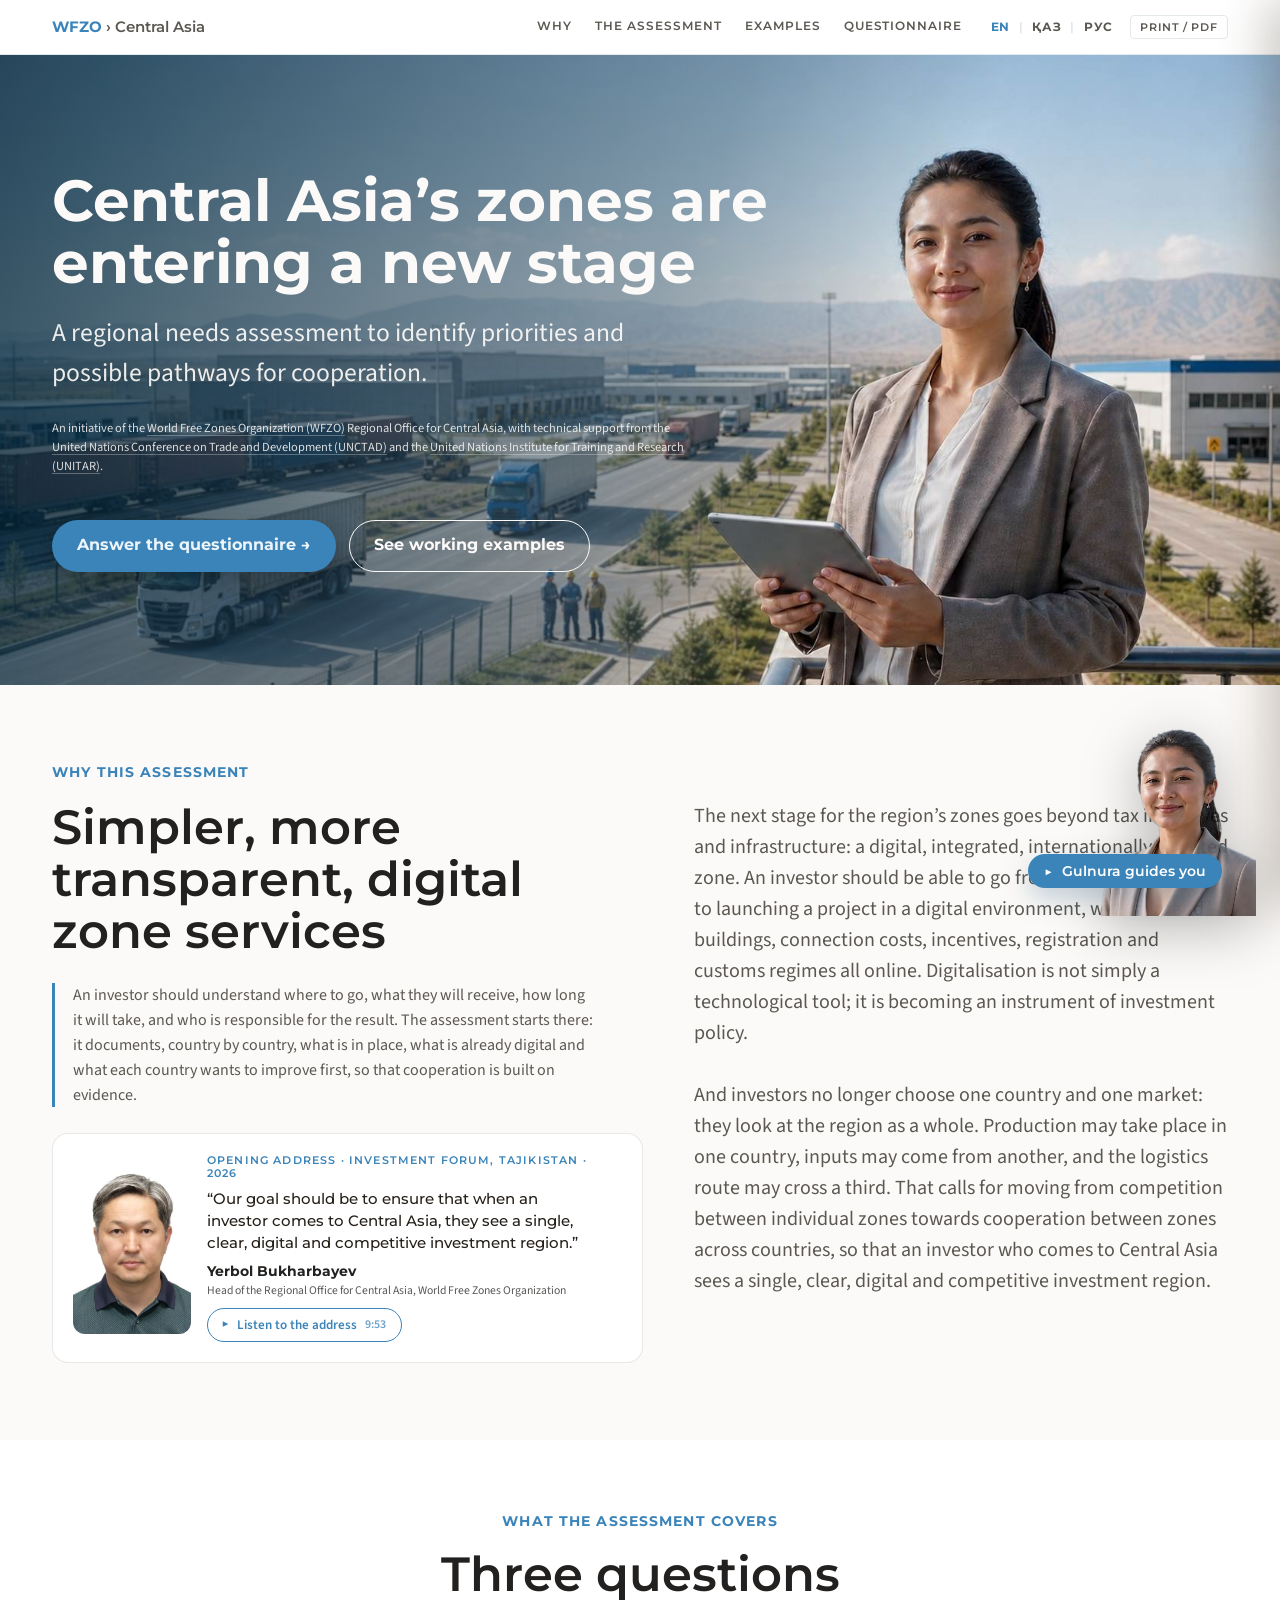
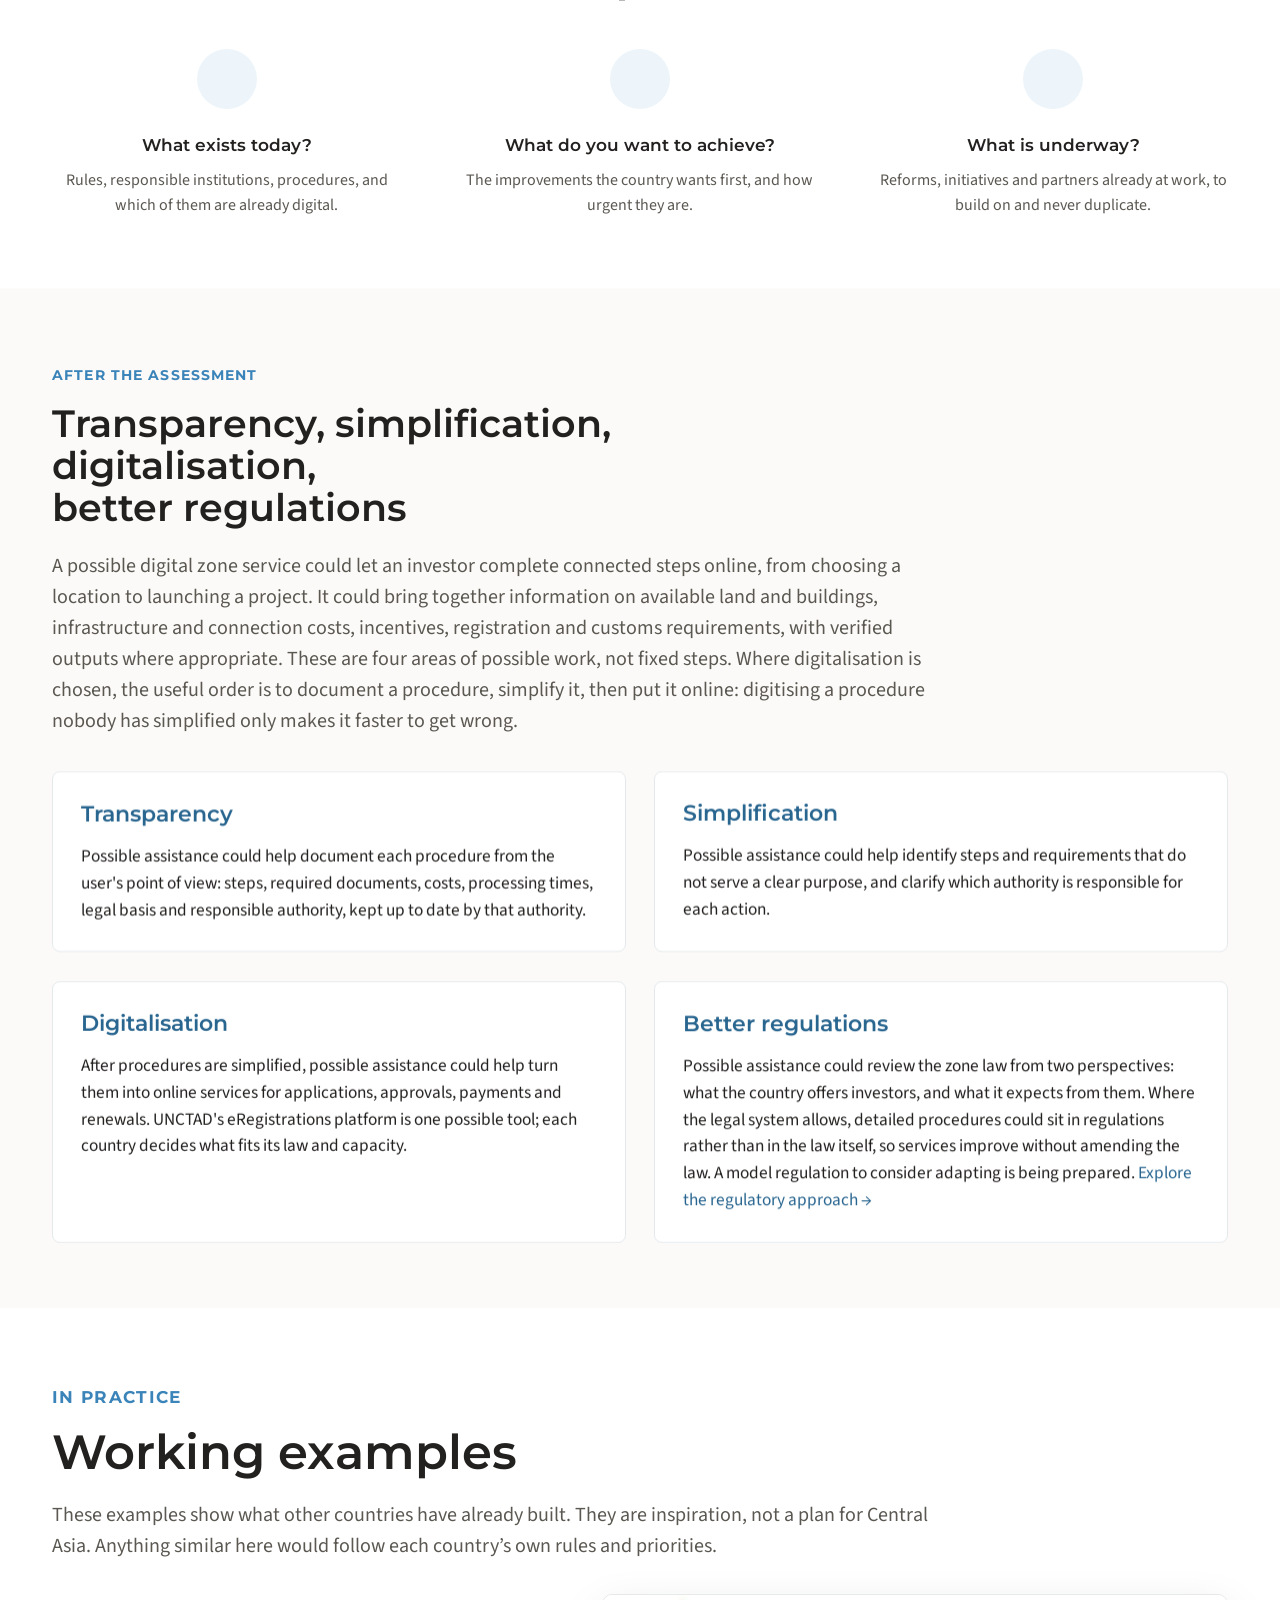
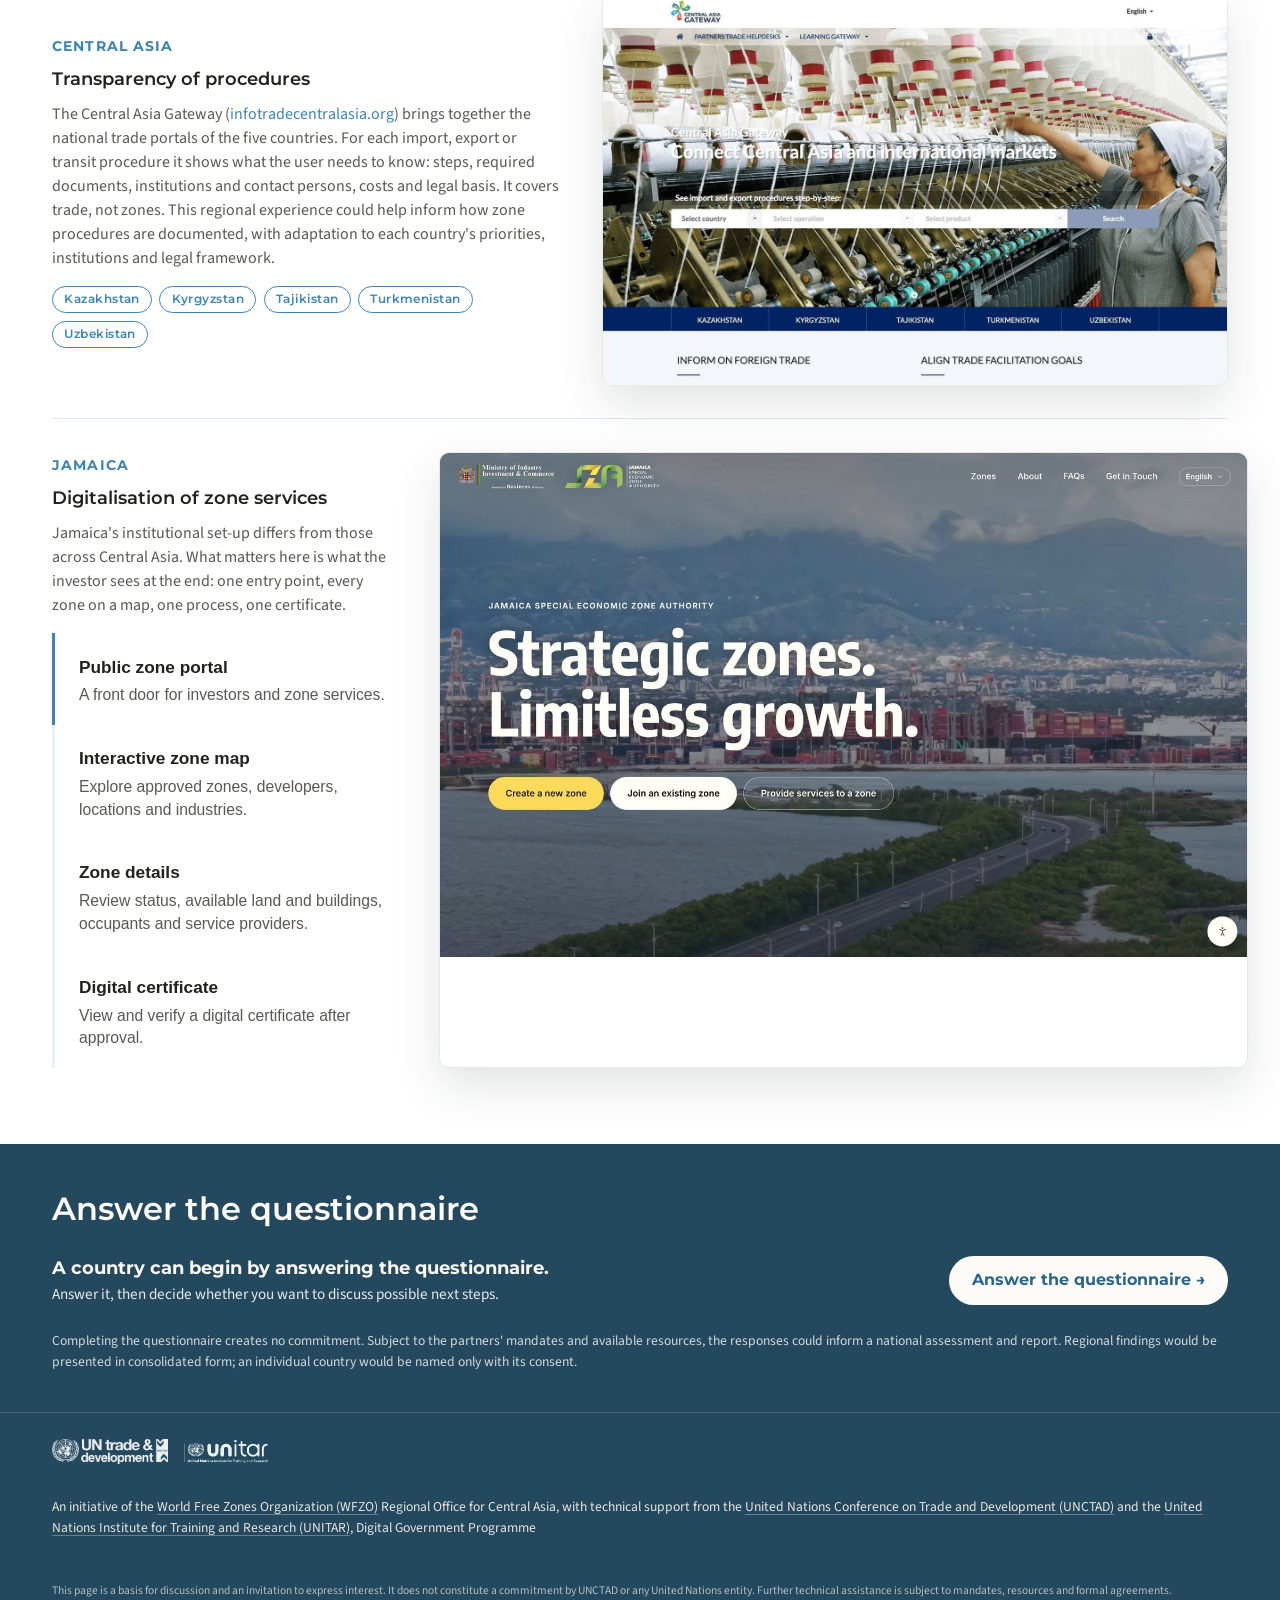
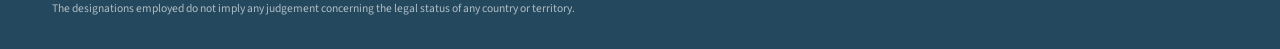
==== commit 0f367ad3: "Clean avatar narration audio" ====
--- a/index.html
+++ b/index.html
@@ -1633,9 +1633,9 @@
   var SEGS=[
     {block:"nar-hero-frame", video:"assets/gulnura-bust/seg1", say:"Hello, I'm Gulnura. The WFZO Regional Office for Central Asia, with technical support from UNCTAD and UNITAR, proposes a needs assessment of the region's zones. It could identify priorities for transparency, simplification, digitalisation and better regulations. Let me walk you through it.", audio:"assets/gulnura-audio/seg1.mp3?v=2708b", text:"Hello, I'm Gulnura. This page presents a proposal from the WFZO Regional Office for Central Asia, supported by UNCTAD and UNITAR. Let me walk you through it."},
     {block:"why", video:"assets/gulnura-bust/seg2", say:"Why an assessment? Investors work across several countries, while procedures and institutions differ in each. The questionnaire could help each country document what it has and what it wants first. The answers could inform a national report and, in consolidated form, a regional picture.", audio:"assets/gulnura-audio/seg2.mp3?v=2708b", text:"Why an assessment? Every country has its own zone procedures, and investors relearn them each time. Each country applies individually and receives its own report."},
-    {block:"assessment", video:"assets/gulnura-bust/seg3", say:"The questionnaire asks three things, the same for every country: what exists today, what you want to achieve, and what is underway. A final open box lets you add anything else in your own words.", audio:"assets/gulnura-audio/seg3.mp3?v=2708b", text:"The assessment asks three questions, the same in every country. What is in place, what is digital, and what are the priorities."},
+    {block:"assessment", video:"assets/gulnura-bust/seg3", say:"The questionnaire asks three things, the same for every country: what exists today, what you want to achieve, and what is underway. A final open box lets you add anything else in your own words.", audio:"assets/gulnura-audio/seg3.mp3?v=2708c", text:"The assessment asks three questions, the same in every country. What is in place, what is digital, and what are the priorities."},
     {block:"after", video:"assets/gulnura-bust/seg4", say:"After the assessment, a country could consider four areas of possible work: transparency, simplification, digitalisation and better regulations. Where digitalisation is chosen, the useful order is: document a procedure, simplify it, then put it online.", audio:"assets/gulnura-audio/seg4.mp3?v=2708b", text:"After the assessment come three steps in order: transparency, simplification, then digitalisation. Digitising a procedure nobody has simplified only makes it faster to get wrong."},
-    {block:"after", video:"assets/gulnura-bust/seg5", say:"Cooperation could begin with the priorities identified by one country and later inform regional discussion. A documented procedure, method or tool from one country could offer a reference for others to consider and adapt. Each country's legal basis and institutions would remain national.", audio:"assets/gulnura-audio/seg5.mp3?v=2708b", text:"Start in one country, extend to the region. The first country produces reference procedures the others can adopt. The legal basis and the institutions stay national."},
+    {block:"after", video:"assets/gulnura-bust/seg5", say:"Cooperation could begin with the priorities identified by one country and later inform regional discussion. A documented procedure, method or tool from one country could offer a reference for others to consider and adapt. Each country's legal basis and institutions would remain national.", audio:"assets/gulnura-audio/seg5.mp3?v=2708d", text:"Start in one country, extend to the region. The first country produces reference procedures the others can adopt. The legal basis and the institutions stay national."},
     {block:"nar-practica-frame", video:"assets/gulnura-bust/seg6", cycleTabs:true, scrollTo:"jamaica-example", scrollAt:19000, say:"Two working examples. The Central Asia Gateway documents trade procedures from the user's point of view across the five countries; it could inform how zone procedures are presented. Jamaica shows a public portal, an interactive map, zone details and a verifiable digital certificate. Anything used here would be adapted locally.", audio:"assets/gulnura-audio/seg6.mp3?v=2708b", text:"Two reference experiences: the Central Asia Gateway documents trade procedures from the user's point of view, and Jamaica shows zone services digitalised end to end."},
     {block:"nar-collab", video:"assets/gulnura-bust/seg7", say:"A country can begin by answering the questionnaire. Participation is voluntary and creates no commitment. The partners could then discuss whether further assistance is appropriate and possible. If you have questions, I'm here to explain the proposal.", audio:"assets/gulnura-audio/seg7.mp3?v=2708b", text:"Any country can start. Applying is voluntary and creates no commitment. If you have any questions, I'm here to help."},
   ];
@@ -1653,7 +1653,7 @@
      final clips live at assets/gulnura-video/segN. Only the file name is
      taken from SEGS, the folder is fixed here so the block works whether or
      not that field gets corrected in index.html. */
-  function videoSrc(s){var name=(s.video||"").split("/").pop();return "assets/gulnura-video/"+name+BUST_EXT;}
+  function videoSrc(s){var name=(s.video||"").split("/").pop();var rev=name==="seg3"?"2708c":name==="seg5"?"2708d":"";return "assets/gulnura-video/"+name+BUST_EXT+(rev?"?v="+rev:"");}
   function isIdle(el){return (el.getAttribute("src")||"").indexOf("/idle")>-1;}
 
   var activeMedia=null, wantsPlayback=false, loadToken=0, fallbackTimer=null, stageToken=0;
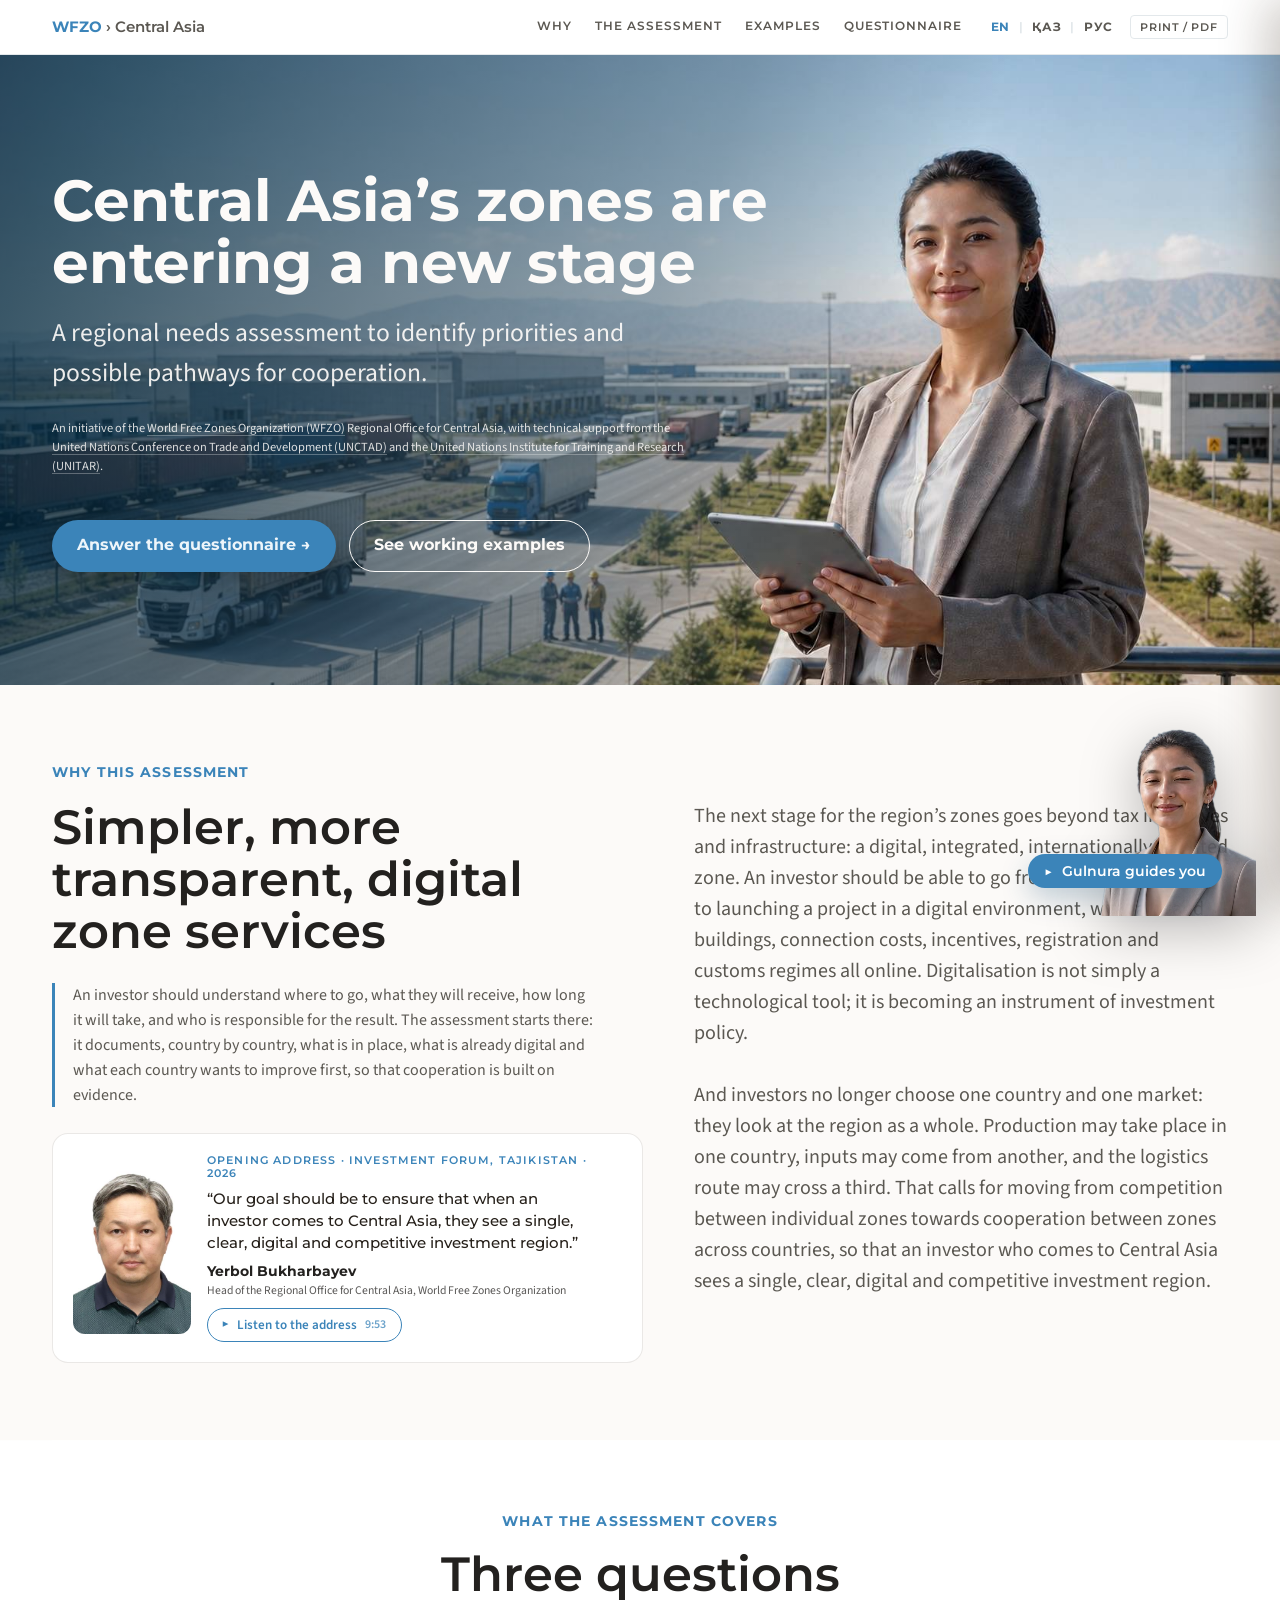
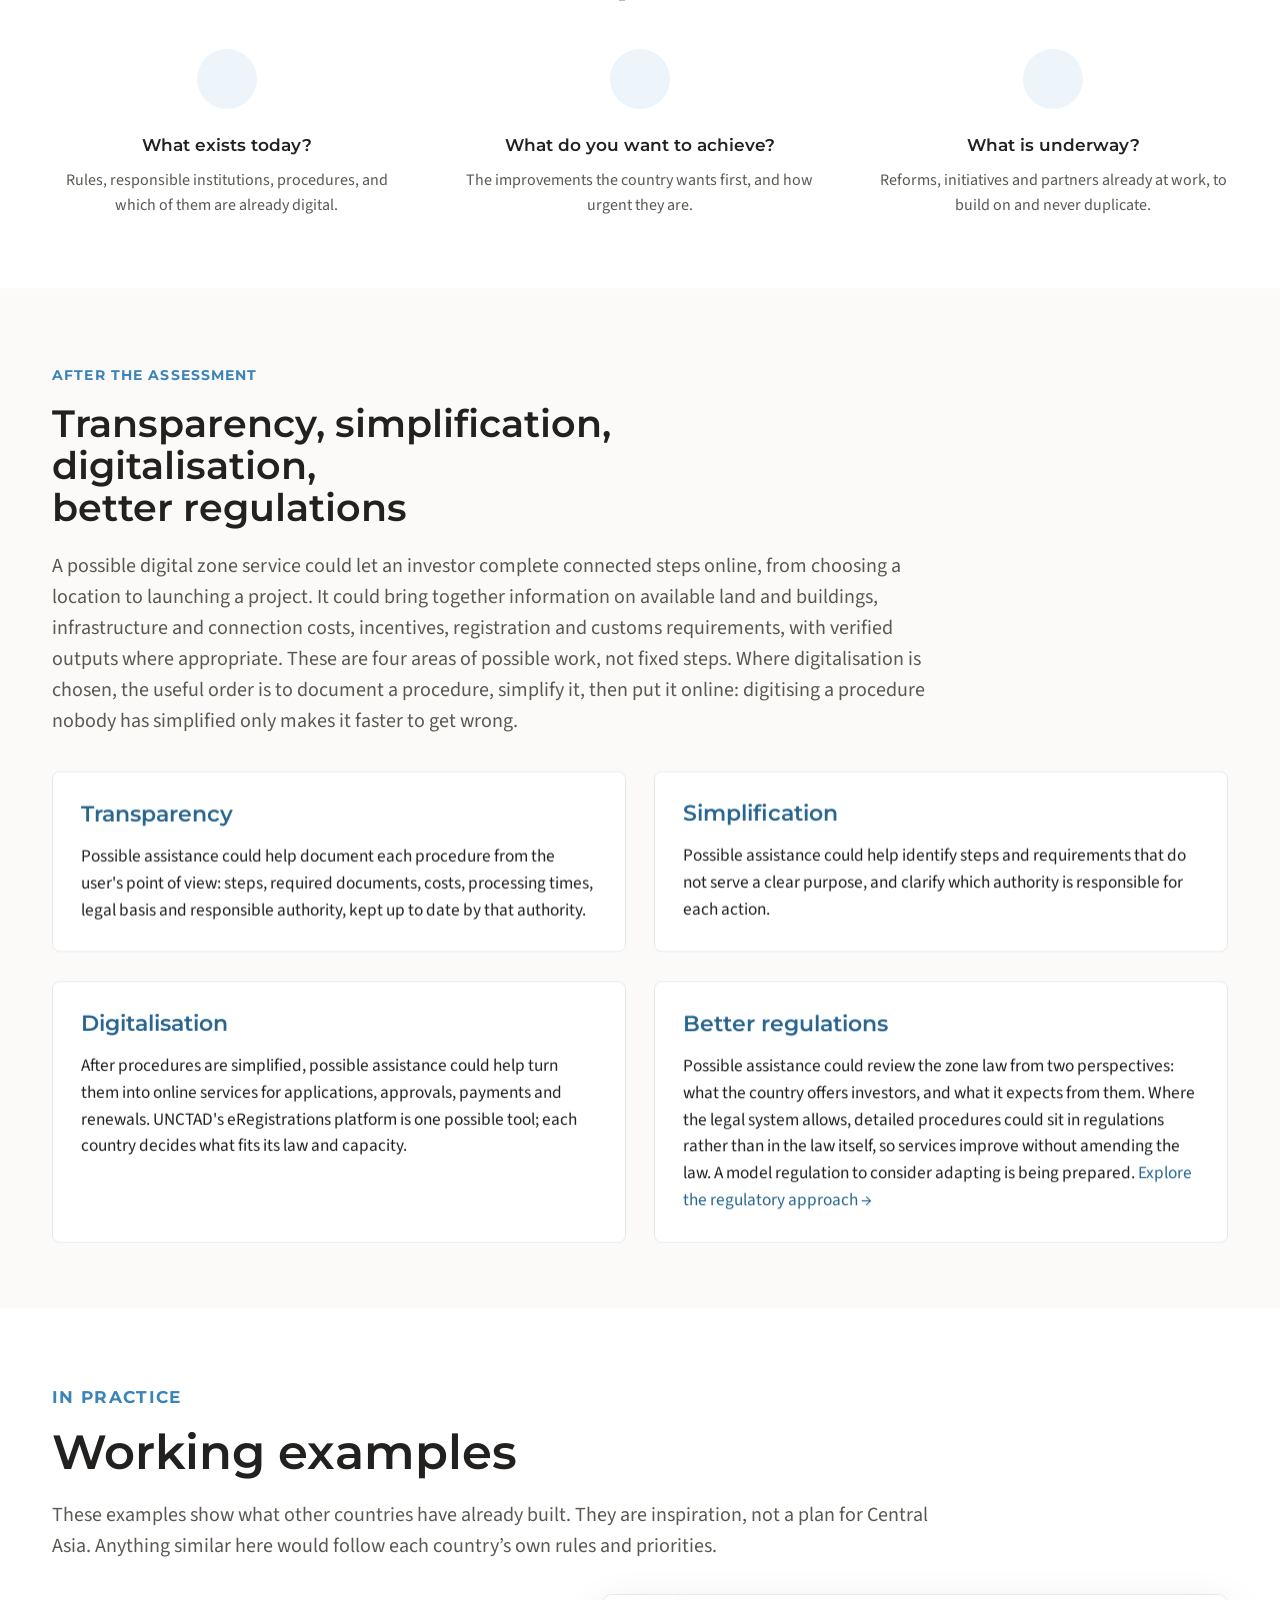
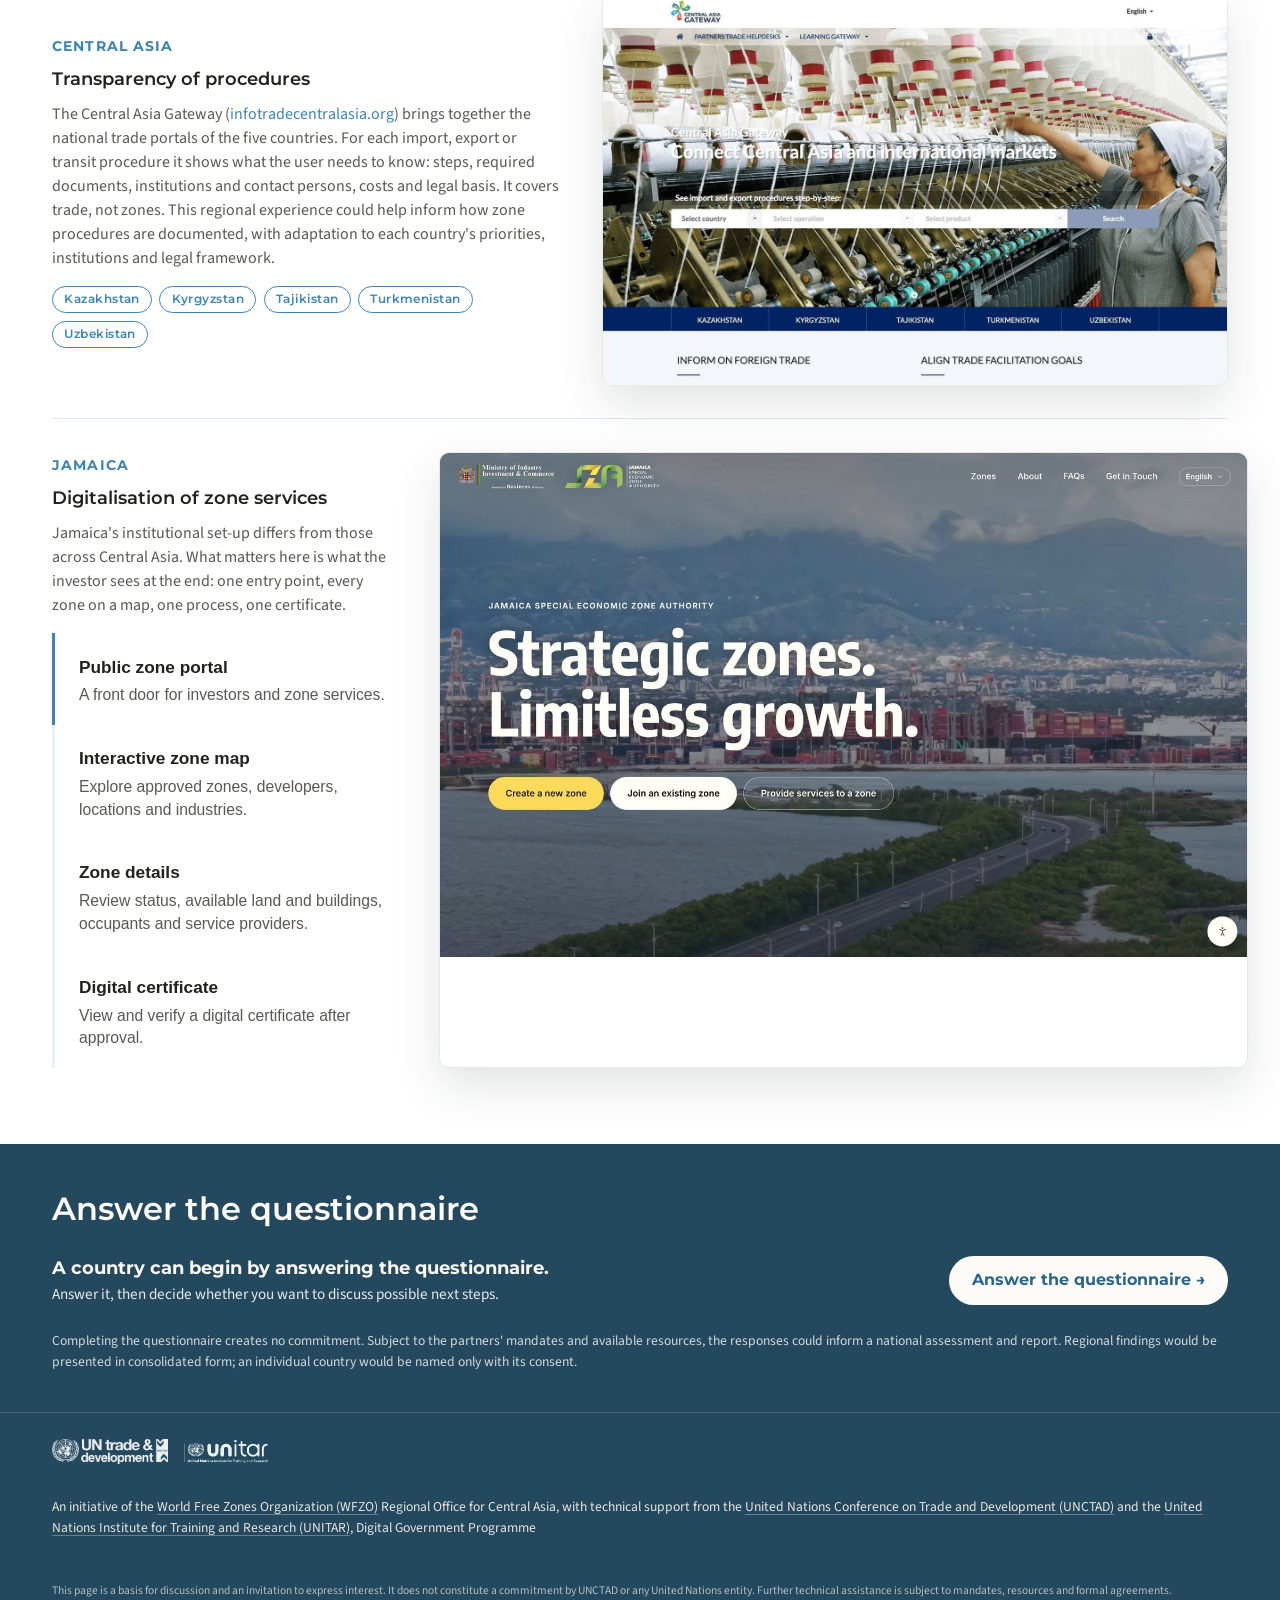
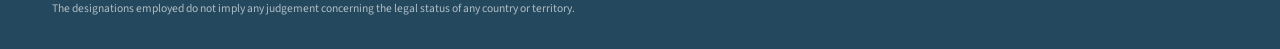
==== commit 2ba7c444: "Move opening address below mobile section content" ====
--- a/index.html
+++ b/index.html
@@ -951,6 +951,7 @@
     .scope-section > * { min-width: 0; }
     .scope-section > div:first-child { display: contents; }
     .scope-eyebrow { order: 1; } .scope-title { order: 2; } .scope-aside { order: 3; margin-top: 0; } .scope-copy { order: 4; margin-top: 0 !important; }
+    .scope-section .yb-card { order: 5; margin-top: 0; }
     .scope-section { gap: 1.25rem !important; }
     .example .example-intro h3, .reference-gateway-text h3, .jamaica-intro h3 { overflow-wrap: anywhere; }
     .topbar-inner { justify-content: space-between; }
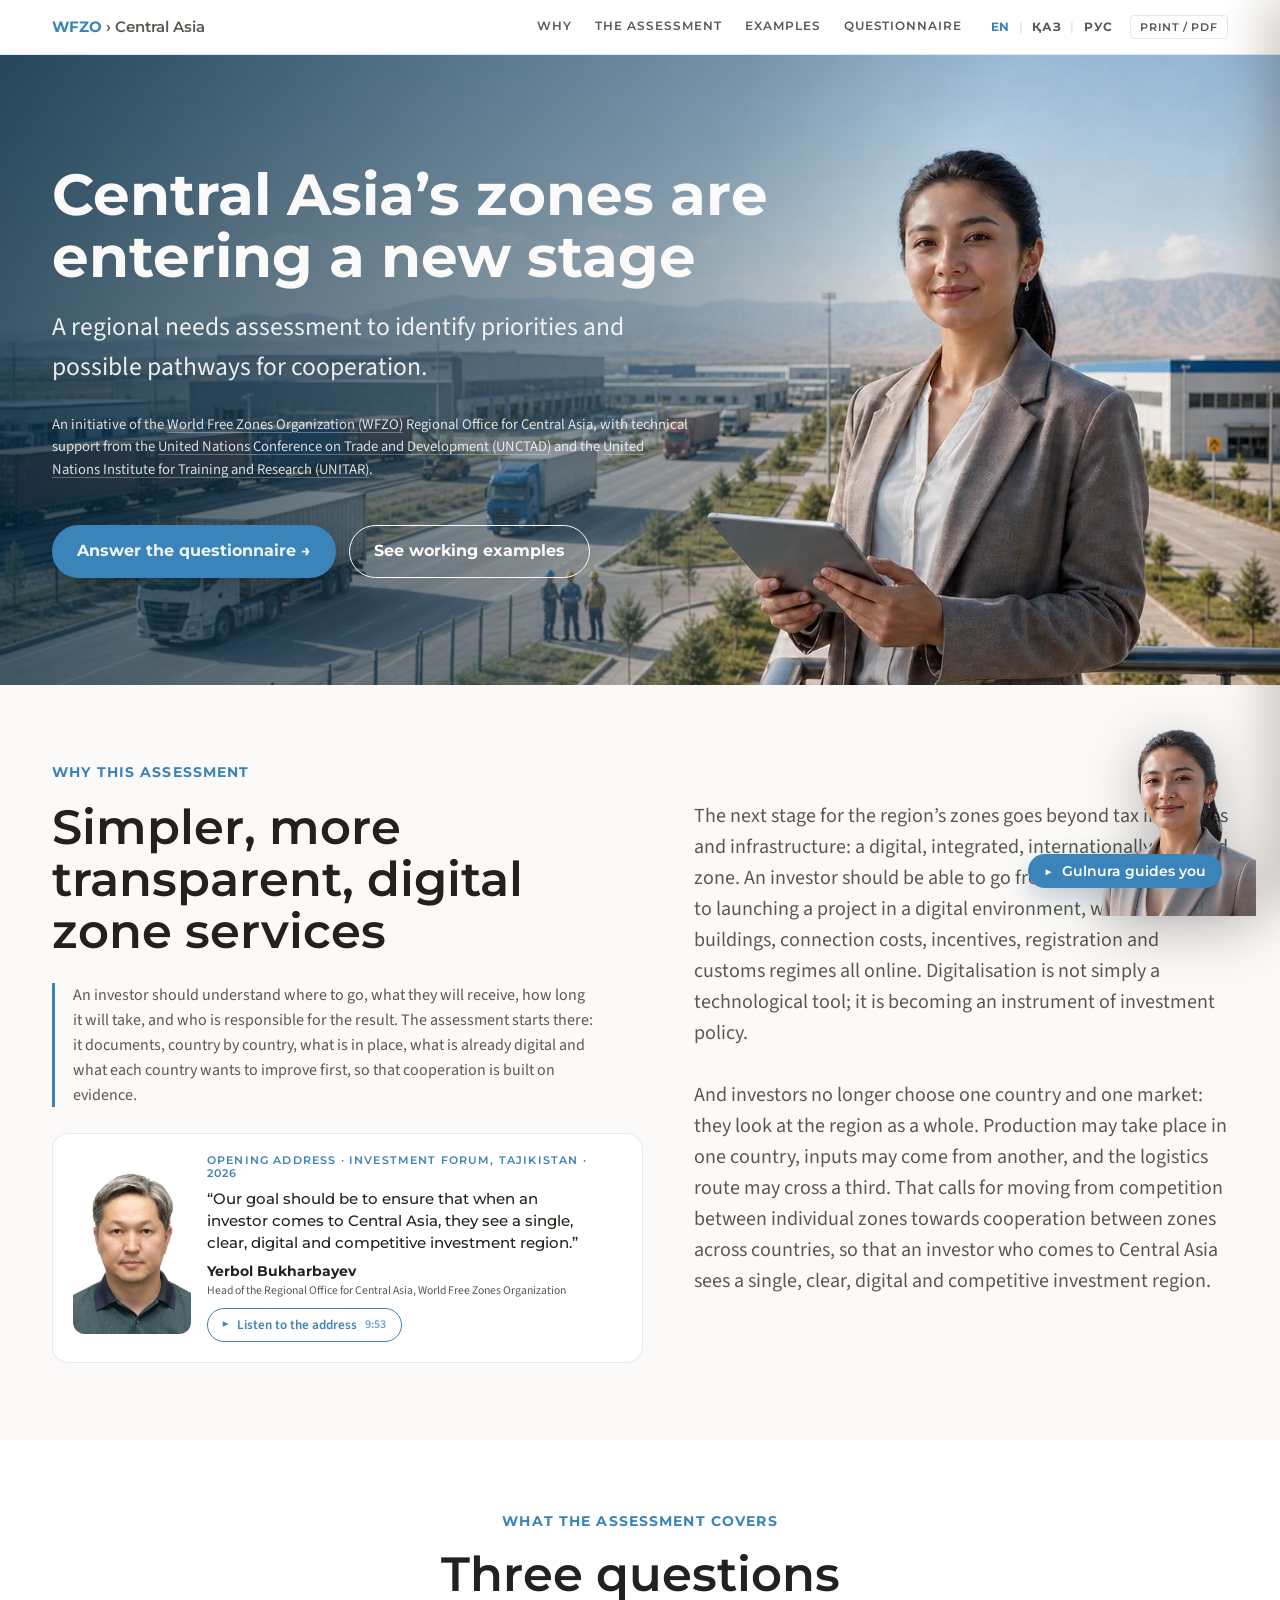
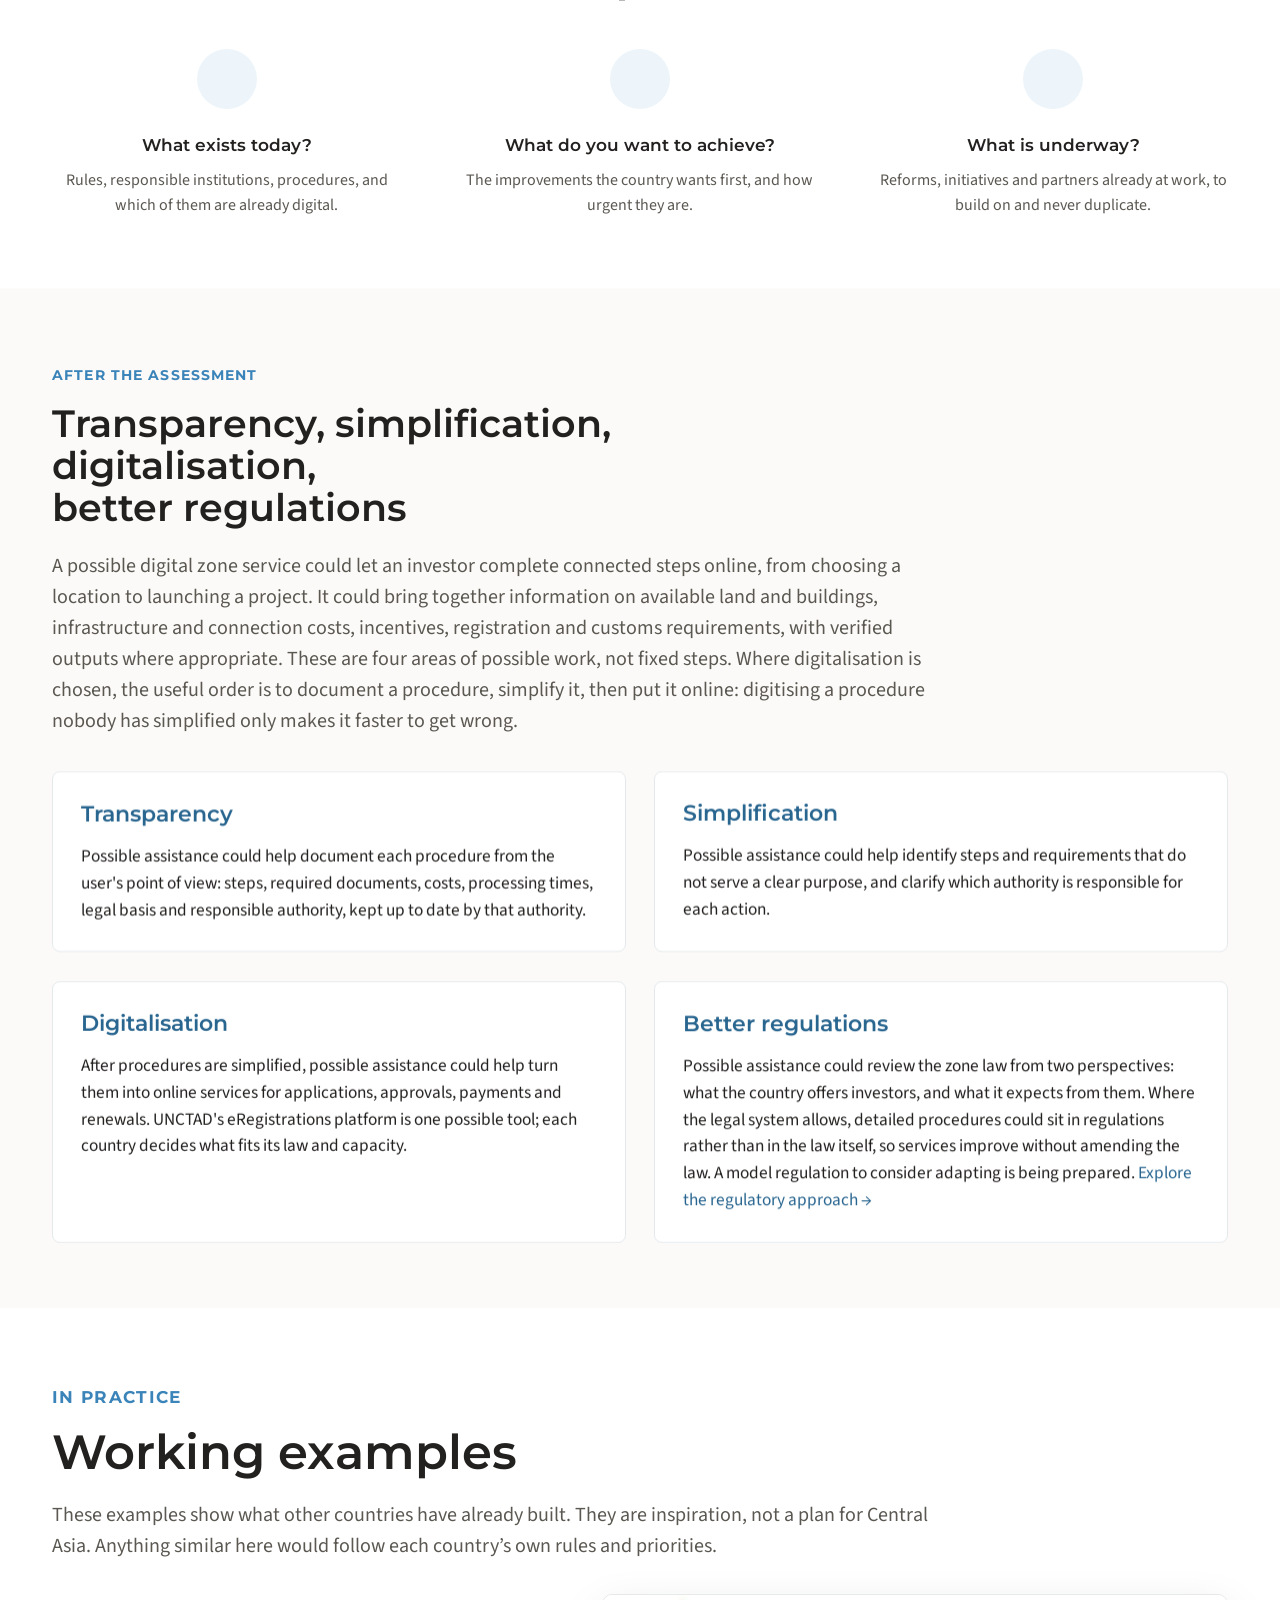
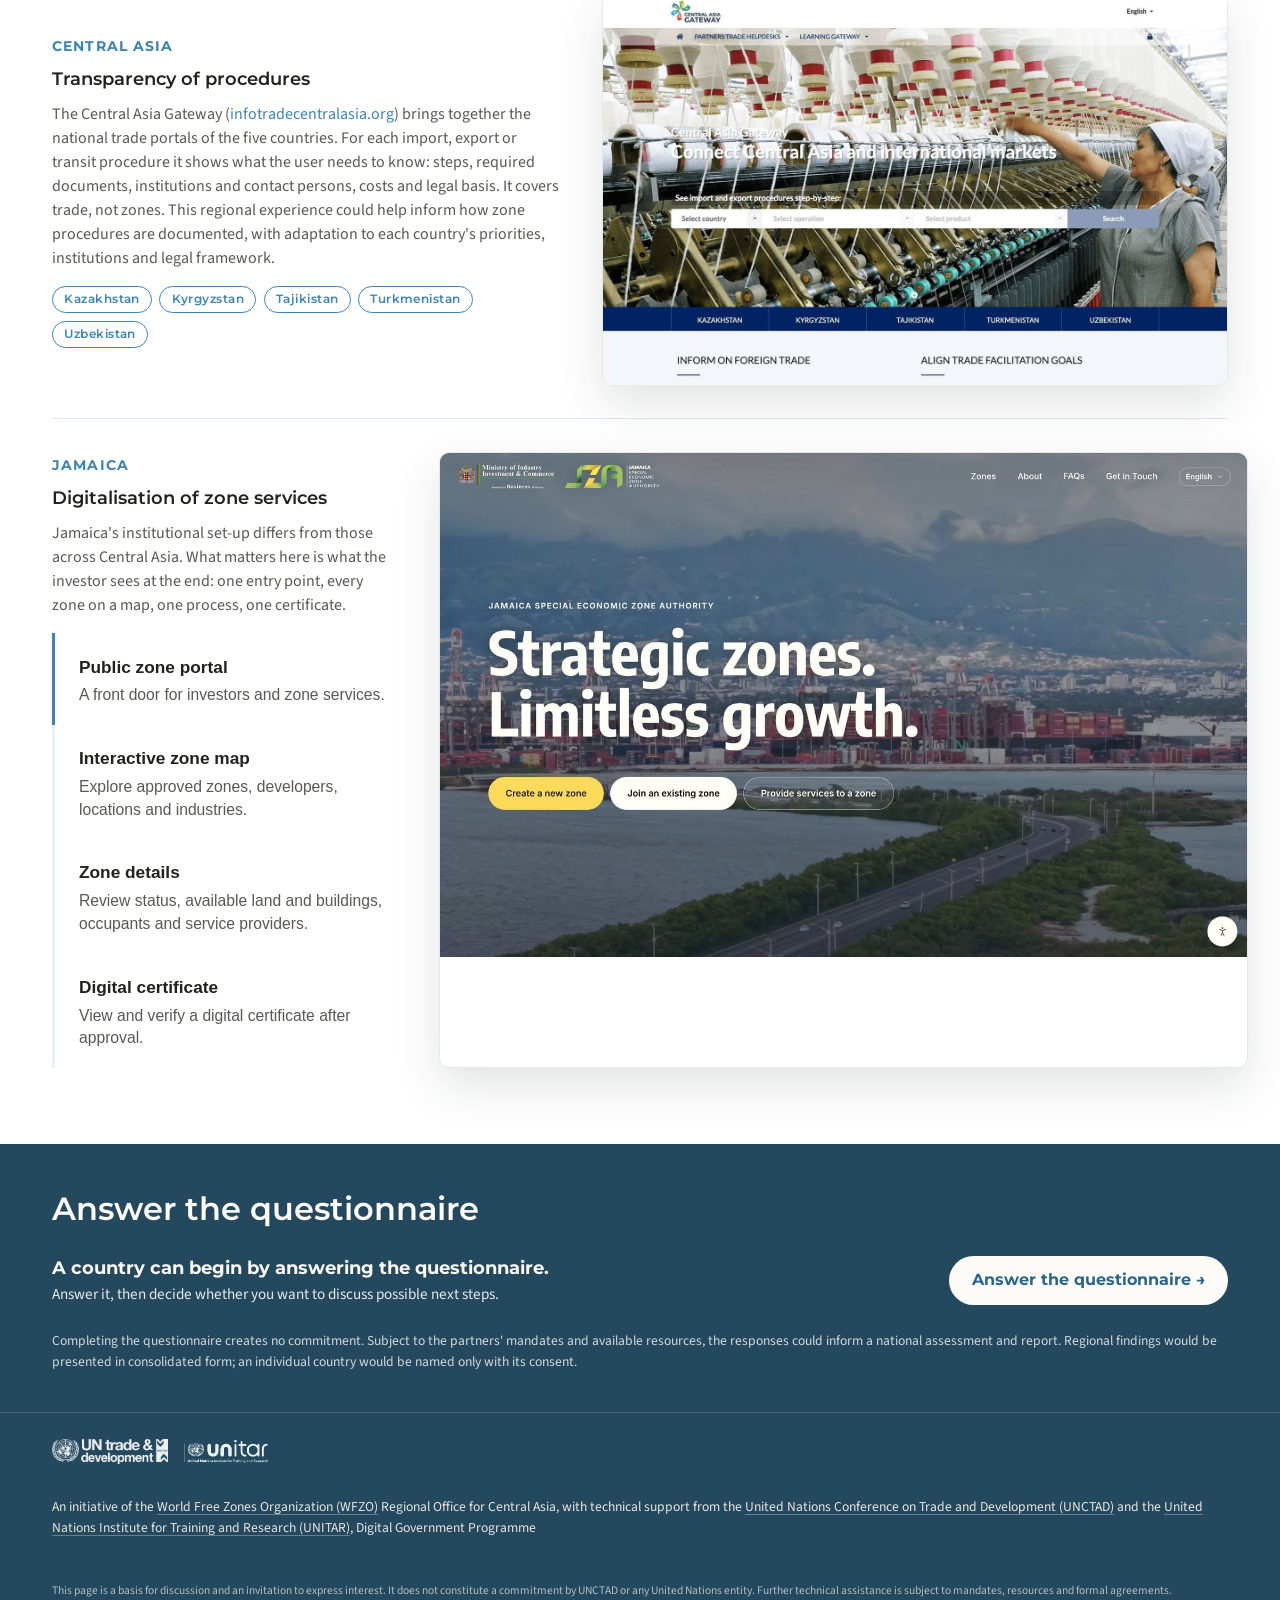
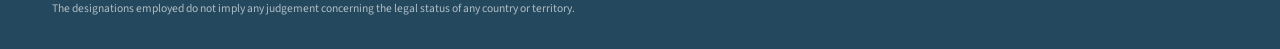
==== commit 0754eaf9: "Increase hero initiative text size" ====
--- a/index.html
+++ b/index.html
@@ -980,7 +980,7 @@
       <div class="hero-copy" id="nar-hero-frame">
         <h1 id="nar-hero">Central Asia&rsquo;s zones are <br>entering a new stage</h1>
         <div class="audience">A regional needs assessment to identify priorities and possible pathways for cooperation.</div>
-        <div class="audience" style="font-size:.72em;opacity:.85;margin-top:.35em;">An initiative of the <a href="https://www.worldfzo.org/en" target="_blank" rel="noopener" style="color:inherit;text-decoration:underline;text-decoration-color:color-mix(in srgb,currentColor 35%,transparent);text-underline-offset:3px;">World Free Zones Organization (WFZO)</a> Regional Office for Central Asia, with technical support from the <a href="https://unctad.org" target="_blank" rel="noopener" style="color:inherit;text-decoration:underline;text-decoration-color:color-mix(in srgb,currentColor 35%,transparent);text-underline-offset:3px;">United Nations Conference on Trade and Development (UNCTAD)</a> and the <a href="https://unitar.org" target="_blank" rel="noopener" style="color:inherit;text-decoration:underline;text-decoration-color:color-mix(in srgb,currentColor 35%,transparent);text-underline-offset:3px;">United Nations Institute for Training and Research (UNITAR)</a>.</div>
+        <div class="audience" style="font-size:.85em;opacity:.85;margin-top:.35em;">An initiative of the <a href="https://www.worldfzo.org/en" target="_blank" rel="noopener" style="color:inherit;text-decoration:underline;text-decoration-color:color-mix(in srgb,currentColor 35%,transparent);text-underline-offset:3px;">World Free Zones Organization (WFZO)</a> Regional Office for Central Asia, with technical support from the <a href="https://unctad.org" target="_blank" rel="noopener" style="color:inherit;text-decoration:underline;text-decoration-color:color-mix(in srgb,currentColor 35%,transparent);text-underline-offset:3px;">United Nations Conference on Trade and Development (UNCTAD)</a> and the <a href="https://unitar.org" target="_blank" rel="noopener" style="color:inherit;text-decoration:underline;text-decoration-color:color-mix(in srgb,currentColor 35%,transparent);text-underline-offset:3px;">United Nations Institute for Training and Research (UNITAR)</a>.</div>
         <div class="hero-actions">
           <a class="hero-cta" href="https://training.eregistrations.org/zones/" target="_blank" rel="noopener">Answer the questionnaire →</a>
           <a class="hero-cta secondary" href="#nar-practica">See working examples</a>
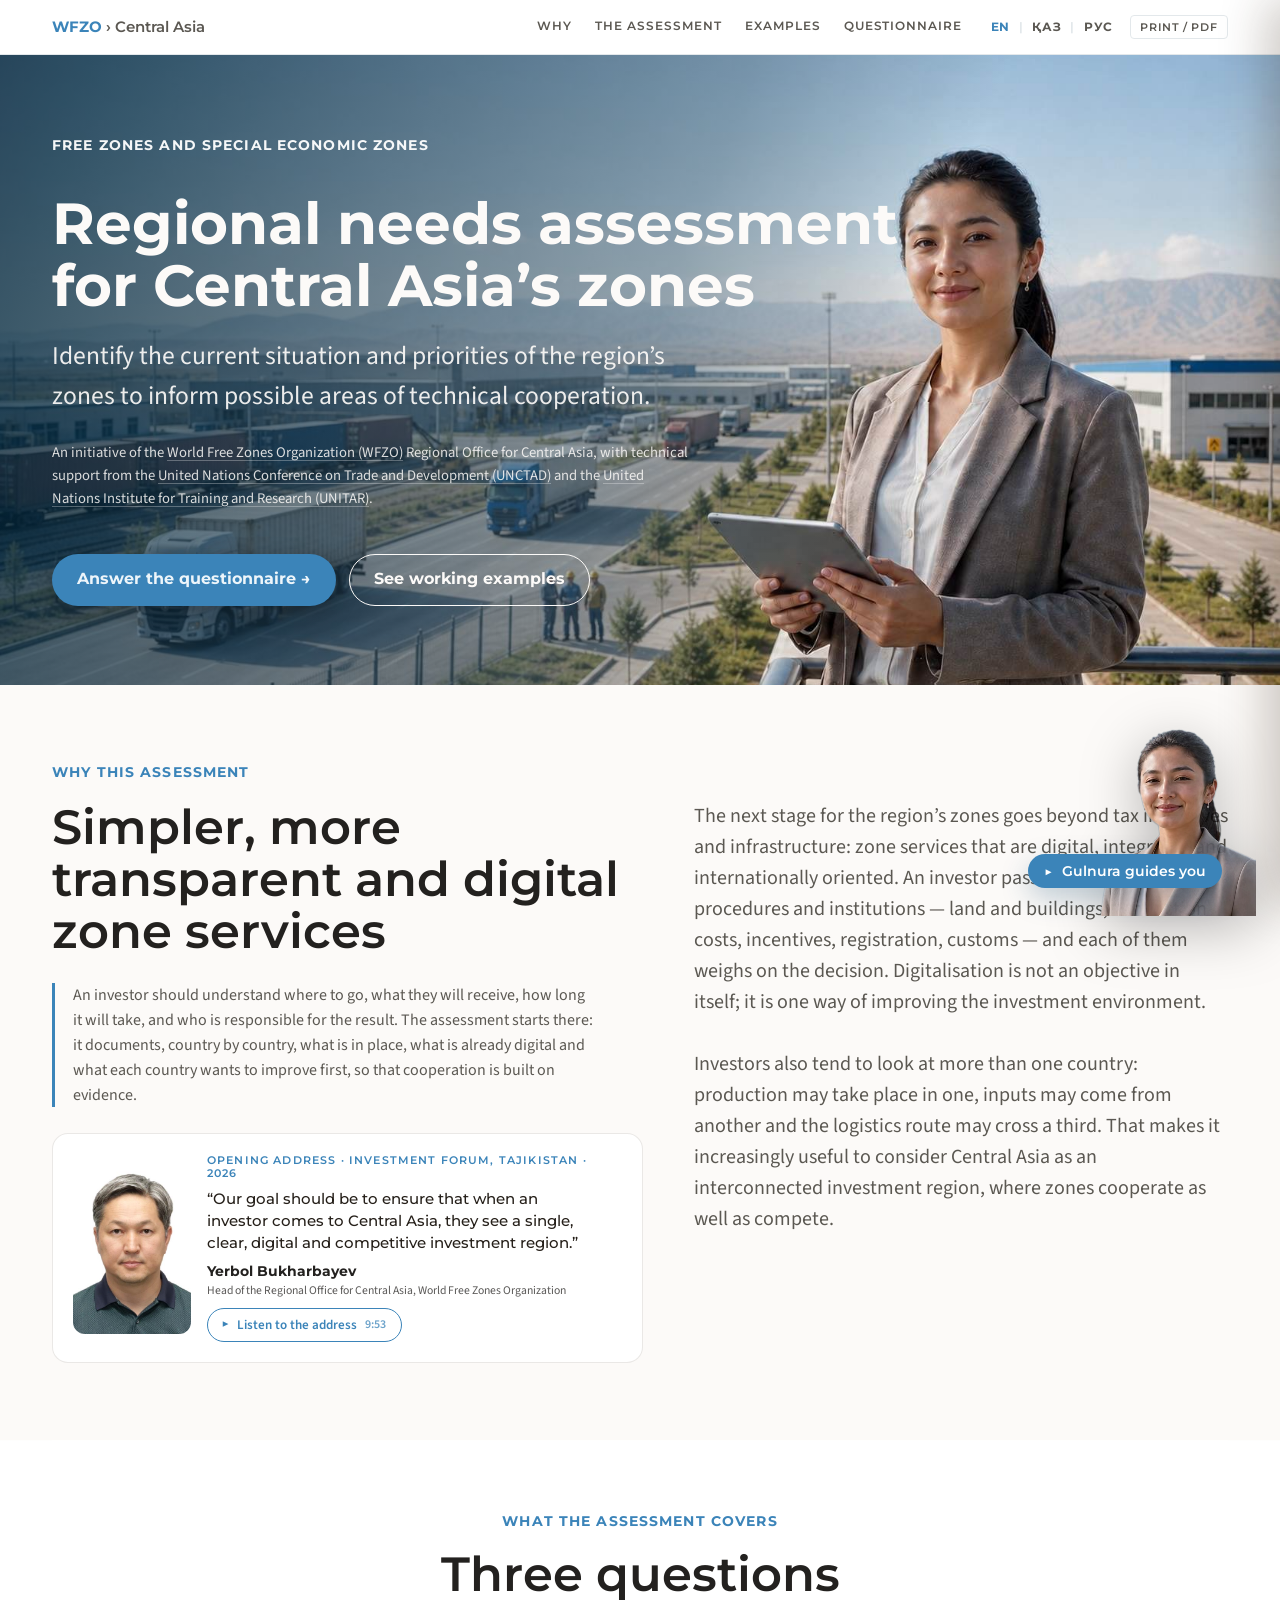
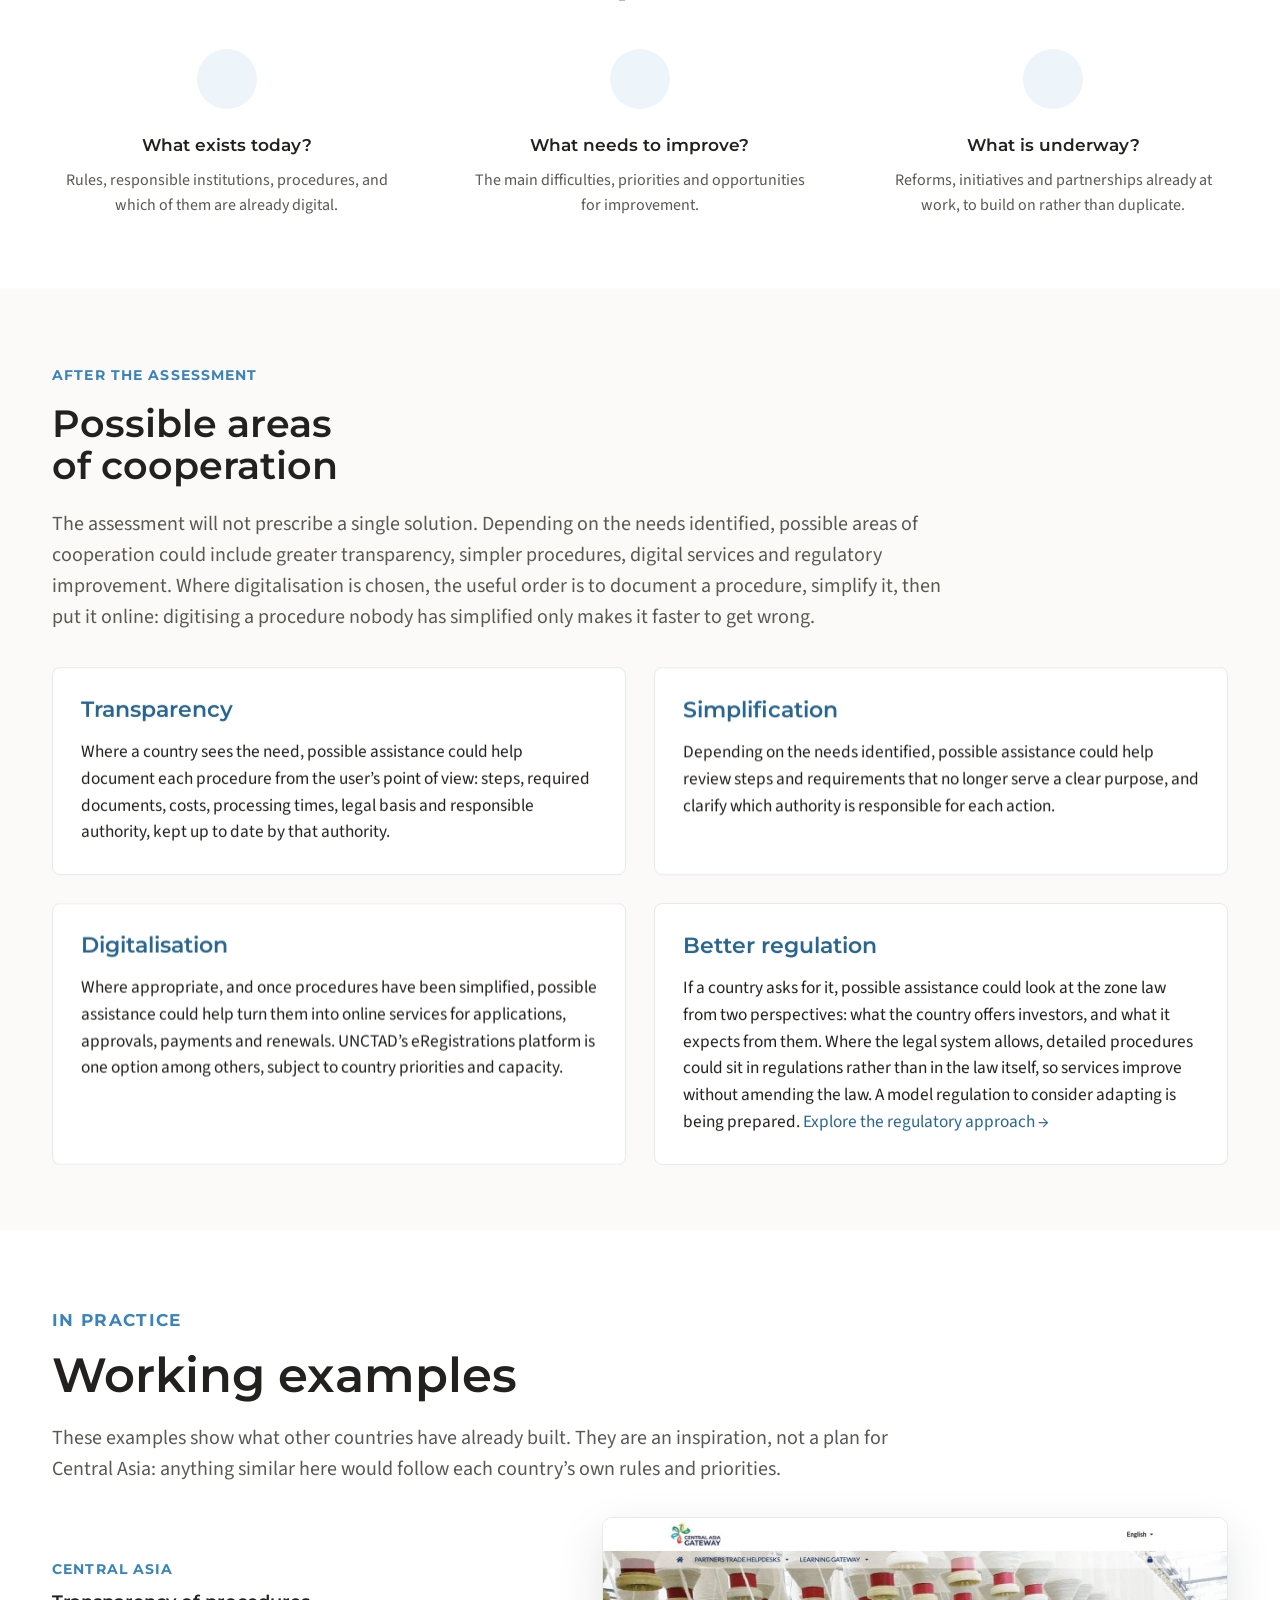
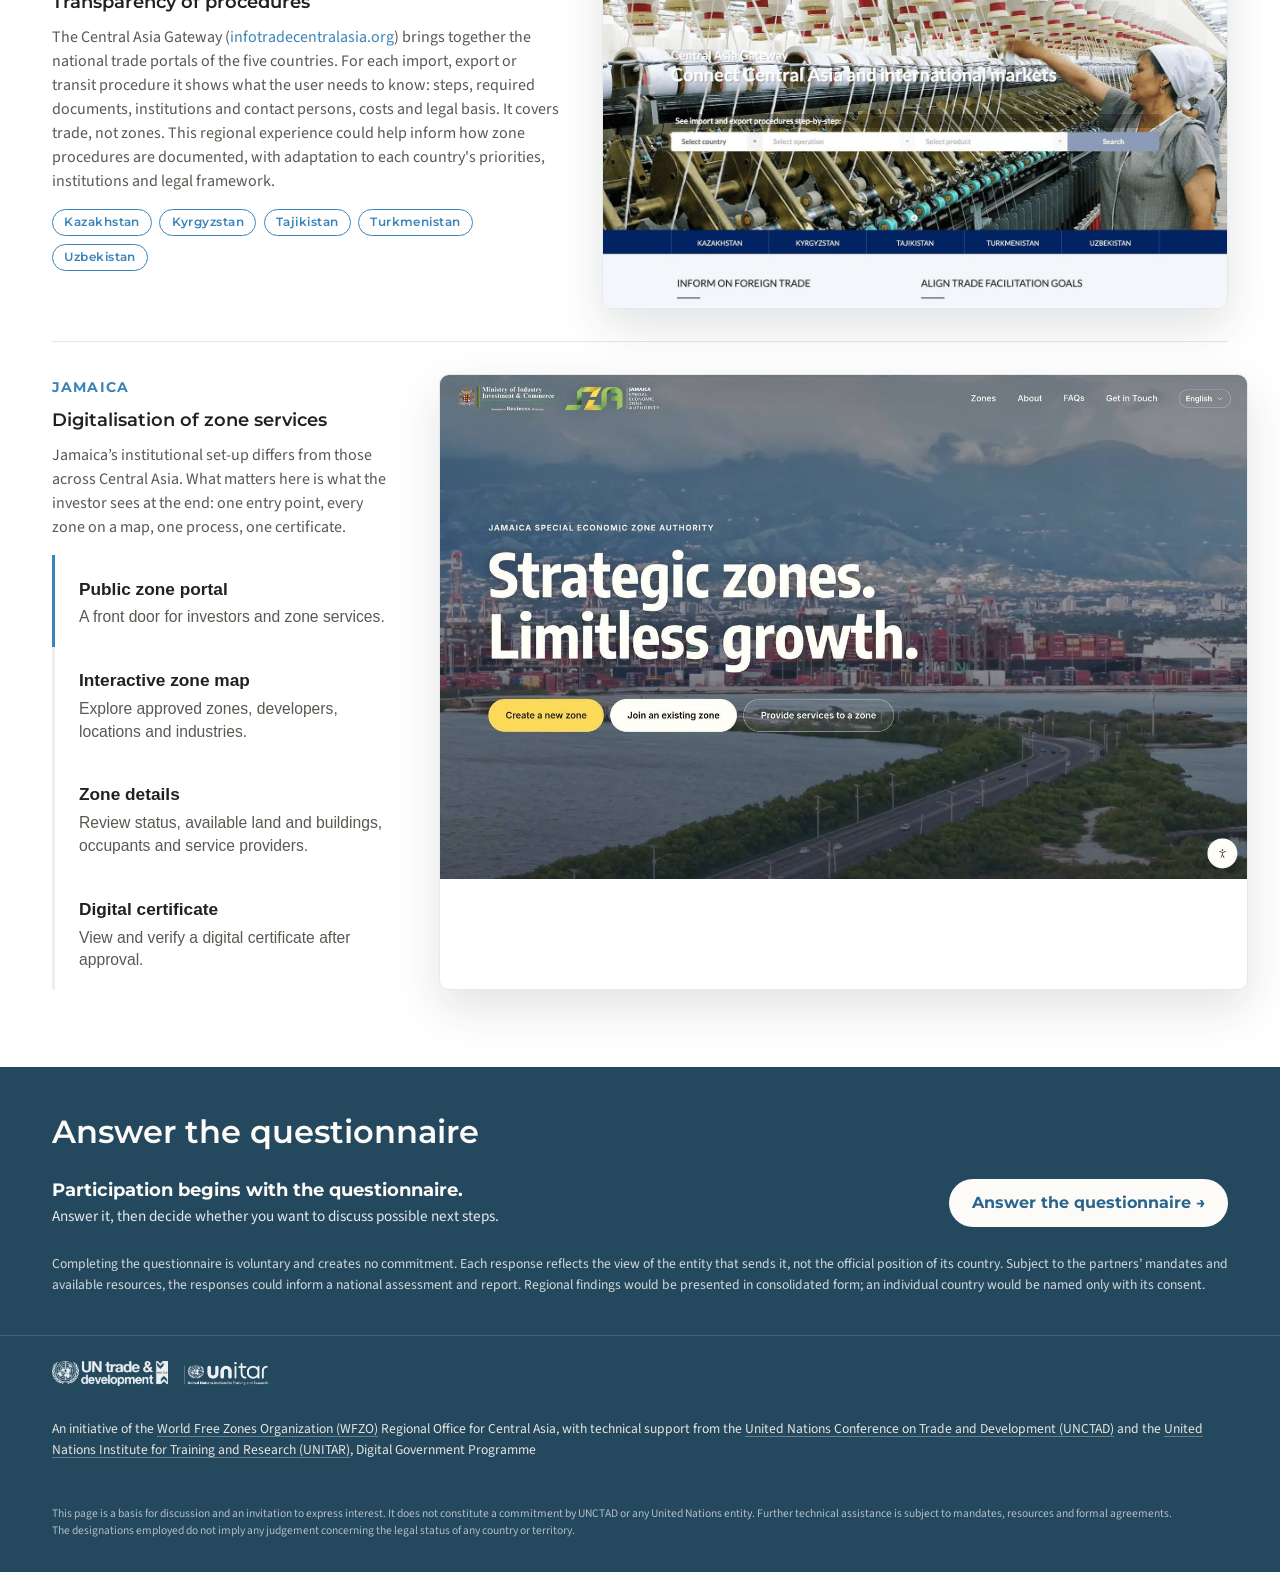
==== commit e8252846: "Presenta la evaluación como diagnóstico y la cooperación como posibilidad El hero pasa a nombrar lo " ====
--- a/index.html
+++ b/index.html
@@ -3,7 +3,7 @@
 <head>
 <meta charset="UTF-8">
 <meta name="viewport" content="width=device-width, initial-scale=1.0">
-<title>Central Asia&rsquo;s zones are entering a new stage · WFZO</title>
+<title>Regional needs assessment for Central Asia&rsquo;s zones · WFZO</title>
 <link rel="icon" href="assets/training-eregistrations-favicon.svg" type="image/svg+xml">
 <link rel="preload" href="assets/hero-central-asia.jpg" as="image">
 <link rel="preconnect" href="https://fonts.googleapis.com">
@@ -195,6 +195,17 @@
     font-weight: 700;
     text-transform: uppercase;
     letter-spacing: 0.08em;
+  }
+  /* Same eyebrow as the sections, but over the photo it has to be white. */
+  .hero-eyebrow {
+    margin: 0 0 .9rem;
+    color: #fff;
+    font-family: "Montserrat", system-ui, sans-serif;
+    font-size: 0.88rem;
+    font-weight: 700;
+    text-transform: uppercase;
+    letter-spacing: 0.08em;
+    opacity: .95;
   }
   .scope-title {
     margin: 0;
@@ -945,6 +956,7 @@
   /* ---- Phone adjustments ---- */
   @media (max-width: 760px) {
     .hero { background-position: 72% calc(50% + var(--hero-y, 0px)); }
+    .hero-eyebrow { font-size: .78rem; letter-spacing: .07em; }
     .hero h1 br { display: none; }
     .hero h1 { font-size: clamp(2rem, 9.5vw, 2.8rem); hyphens: manual; overflow-wrap: normal; }
     .scope-title, .regional-title, .collaboration-title, .example-title, .collab-band .section-title { font-size: clamp(1.65rem, 7.2vw, 2.3rem) !important; overflow-wrap: anywhere; hyphens: manual; white-space: normal !important; }
@@ -978,8 +990,9 @@
   <div class="hero" id="top">
     <div class="inner">
       <div class="hero-copy" id="nar-hero-frame">
-        <h1 id="nar-hero">Central Asia&rsquo;s zones are <br>entering a new stage</h1>
-        <div class="audience">A regional needs assessment to identify priorities and possible pathways for cooperation.</div>
+        <p class="hero-eyebrow">Free zones and special economic zones</p>
+        <h1 id="nar-hero">Regional needs assessment <br>for Central Asia&rsquo;s zones</h1>
+        <div class="audience">Identify the current situation and priorities of the region&rsquo;s zones to inform possible areas of technical cooperation.</div>
         <div class="audience" style="font-size:.85em;opacity:.85;margin-top:.35em;">An initiative of the <a href="https://www.worldfzo.org/en" target="_blank" rel="noopener" style="color:inherit;text-decoration:underline;text-decoration-color:color-mix(in srgb,currentColor 35%,transparent);text-underline-offset:3px;">World Free Zones Organization (WFZO)</a> Regional Office for Central Asia, with technical support from the <a href="https://unctad.org" target="_blank" rel="noopener" style="color:inherit;text-decoration:underline;text-decoration-color:color-mix(in srgb,currentColor 35%,transparent);text-underline-offset:3px;">United Nations Conference on Trade and Development (UNCTAD)</a> and the <a href="https://unitar.org" target="_blank" rel="noopener" style="color:inherit;text-decoration:underline;text-decoration-color:color-mix(in srgb,currentColor 35%,transparent);text-underline-offset:3px;">United Nations Institute for Training and Research (UNITAR)</a>.</div>
         <div class="hero-actions">
           <a class="hero-cta" href="https://training.eregistrations.org/zones/" target="_blank" rel="noopener">Answer the questionnaire →</a>
@@ -993,7 +1006,7 @@
     <section class="scope-section" aria-labelledby="scope-title" id="why">
       <div>
         <p class="scope-eyebrow">Why this assessment</p>
-        <h2 class="scope-title" id="scope-title">Simpler, more transparent, digital zone services</h2>
+        <h2 class="scope-title" id="scope-title">Simpler, more transparent and digital zone services</h2>
         <p class="scope-aside">An investor should understand where to go, what they will receive, how long it will take, and who is responsible for the result. The assessment starts there: it documents, country by country, what is in place, what is already digital and what each country wants to improve first, so that cooperation is built on evidence.</p>
         <style>
           .yb-card{position:relative;margin-top:1.6rem;background:#fff;border:1px solid rgba(50,35,15,.1);
@@ -1051,7 +1064,7 @@
         })();
         </script>
       </div>
-      <p class="scope-copy">The next stage for the region&rsquo;s zones goes beyond tax incentives and infrastructure: a digital, integrated, internationally oriented zone. An investor should be able to go from choosing a location to launching a project in a digital environment, with land and buildings, connection costs, incentives, registration and customs regimes all online. Digitalisation is not simply a technological tool; it is becoming an instrument of investment policy.<br><br>And investors no longer choose one country and one market: they look at the region as a whole. Production may take place in one country, inputs may come from another, and the logistics route may cross a third. That calls for moving from competition between individual zones towards cooperation between zones across countries, so that an investor who comes to Central Asia sees a single, clear, digital and competitive investment region.</p>
+      <p class="scope-copy">The next stage for the region&rsquo;s zones goes beyond tax incentives and infrastructure: zone services that are digital, integrated and internationally oriented. An investor passes through several procedures and institutions &mdash; land and buildings, connection costs, incentives, registration, customs &mdash; and each of them weighs on the decision. Digitalisation is not an objective in itself; it is one way of improving the investment environment.<br><br>Investors also tend to look at more than one country: production may take place in one, inputs may come from another and the logistics route may cross a third. That makes it increasingly useful to consider Central Asia as an interconnected investment region, where zones cooperate as well as compete.</p>
     </section>
 
     <section class="regional-view" aria-labelledby="nar-services" id="assessment">
@@ -1065,13 +1078,13 @@
         </article>
         <article class="regional-pillar">
           <div class="regional-icon" aria-hidden="true"><i data-lucide="target"></i></div>
-          <h3>What do you want to achieve?</h3>
-          <p>The improvements the country wants first, and how urgent they are.</p>
+          <h3>What needs to improve?</h3>
+          <p>The main difficulties, priorities and opportunities for improvement.</p>
         </article>
         <article class="regional-pillar">
           <div class="regional-icon" aria-hidden="true"><i data-lucide="loader"></i></div>
           <h3>What is underway?</h3>
-          <p>Reforms, initiatives and partners already at work, to build on and never duplicate.</p>
+          <p>Reforms, initiatives and partnerships already at work, to build on rather than duplicate.</p>
         </article>
       </div>
     </section>
@@ -1079,8 +1092,8 @@
     <section class="collaboration-section" aria-labelledby="collaboration-title" id="after">
       <header class="collaboration-header">
         <p class="collaboration-eyebrow">After the assessment</p>
-        <h2 class="collaboration-title" id="collaboration-title">Transparency, simplification,<br>digitalisation,<br>better regulations</h2>
-        <p class="collaboration-lead">A possible digital zone service could let an investor complete connected steps online, from choosing a location to launching a project. It could bring together information on available land and buildings, infrastructure and connection costs, incentives, registration and customs requirements, with verified outputs where appropriate. These are four areas of possible work, not fixed steps. Where digitalisation is chosen, the useful order is to document a procedure, simplify it, then put it online: digitising a procedure nobody has simplified only makes it faster to get wrong.</p>
+        <h2 class="collaboration-title" id="collaboration-title">Possible areas<br>of cooperation</h2>
+        <p class="collaboration-lead">The assessment will not prescribe a single solution. Depending on the needs identified, possible areas of cooperation could include greater transparency, simpler procedures, digital services and regulatory improvement. Where digitalisation is chosen, the useful order is to document a procedure, simplify it, then put it online: digitising a procedure nobody has simplified only makes it faster to get wrong.</p>
       </header>
       <div class="services">
       <section class="service">
@@ -1088,7 +1101,7 @@
           <div class="service-head">
             <h3>Transparency</h3>
           </div>
-          <p>Possible assistance could help document each procedure from the user's point of view: steps, required documents, costs, processing times, legal basis and responsible authority, kept up to date by that authority.</p>
+          <p>Where a country sees the need, possible assistance could help document each procedure from the user&rsquo;s point of view: steps, required documents, costs, processing times, legal basis and responsible authority, kept up to date by that authority.</p>
         </div>
       </section>
       <section class="service">
@@ -1096,7 +1109,7 @@
           <div class="service-head">
             <h3>Simplification</h3>
           </div>
-          <p>Possible assistance could help identify steps and requirements that do not serve a clear purpose, and clarify which authority is responsible for each action.</p>
+          <p>Depending on the needs identified, possible assistance could help review steps and requirements that no longer serve a clear purpose, and clarify which authority is responsible for each action.</p>
         </div>
       </section>
       <section class="service">
@@ -1104,15 +1117,15 @@
           <div class="service-head">
             <h3>Digitalisation</h3>
           </div>
-          <p>After procedures are simplified, possible assistance could help turn them into online services for applications, approvals, payments and renewals. UNCTAD's eRegistrations platform is one possible tool; each country decides what fits its law and capacity.</p>
+          <p>Where appropriate, and once procedures have been simplified, possible assistance could help turn them into online services for applications, approvals, payments and renewals. UNCTAD&rsquo;s eRegistrations platform is one option among others, subject to country priorities and capacity.</p>
         </div>
       </section>
       <section class="service">
         <div class="body">
           <div class="service-head">
-            <h3>Better regulations</h3>
+            <h3>Better regulation</h3>
           </div>
-          <p>Possible assistance could review the zone law from two perspectives: what the country offers investors, and what it expects from them. Where the legal system allows, detailed procedures could sit in regulations rather than in the law itself, so services improve without amending the law. A model regulation to consider adapting is being prepared. <a href="law/">Explore the regulatory approach →</a></p>
+          <p>If a country asks for it, possible assistance could look at the zone law from two perspectives: what the country offers investors, and what it expects from them. Where the legal system allows, detailed procedures could sit in regulations rather than in the law itself, so services improve without amending the law. A model regulation to consider adapting is being prepared. <a href="law/">Explore the regulatory approach →</a></p>
         </div>
       </section>
       </div>
@@ -1129,7 +1142,7 @@
       <div class="example-intro">
         <p class="example-eyebrow">In practice</p>
         <h2 class="example-title">Working examples</h2>
-        <p class="example-lead">These examples show what other countries have already built. They are inspiration, not a plan for Central Asia. Anything similar here would follow each country&rsquo;s own rules and priorities.</p>
+        <p class="example-lead">These examples show what other countries have already built. They are an inspiration, not a plan for Central Asia: anything similar here would follow each country&rsquo;s own rules and priorities.</p>
         <div class="reference-gateway">
           <div class="reference-gateway-text">
             <span class="reference-country-label">Central Asia</span>
@@ -1149,7 +1162,7 @@
               <div class="jamaica-intro" id="jamaica-example">
                 <span class="reference-country-label">Jamaica</span>
                 <h3>Digitalisation of zone services</h3>
-                <p>Jamaica's institutional set-up differs from those across Central Asia. What matters here is what the investor sees at the end: one entry point, every zone on a map, one process, one certificate.</p>
+                <p>Jamaica&rsquo;s institutional set-up differs from those across Central Asia. What matters here is what the investor sees at the end: one entry point, every zone on a map, one process, one certificate.</p>
               </div>
               <div class="screen-tabs" role="tablist" aria-label="Jamaica digital service screens">
                 <button class="screen-tab" type="button" role="tab" aria-selected="true" data-screen-tab="landing">
@@ -1204,12 +1217,12 @@
       <h2 class="section-title" id="nar-collab">Answer the questionnaire</h2>
       <div class="cta-band" style="margin-top:1rem;padding-top:0;border-top:0;">
         <div class="cta-txt">
-          <strong>A country can begin by answering the questionnaire.</strong>
+          <strong>Participation begins with the questionnaire.</strong>
           <span>Answer it, then decide whether you want to discuss possible next steps.</span>
         </div>
         <a class="cta-btn" href="https://training.eregistrations.org/zones/" target="_blank" rel="noopener">Answer the questionnaire →</a>
       </div>
-      <p style="margin:1.4rem 0 0;font-size:.85rem;opacity:.8;">Completing the questionnaire creates no commitment. Subject to the partners' mandates and available resources, the responses could inform a national assessment and report. Regional findings would be presented in consolidated form; an individual country would be named only with its consent.</p>
+      <p style="margin:1.4rem 0 0;font-size:.85rem;opacity:.8;">Completing the questionnaire is voluntary and creates no commitment. Each response reflects the view of the entity that sends it, not the official position of its country. Subject to the partners&rsquo; mandates and available resources, the responses could inform a national assessment and report. Regional findings would be presented in consolidated form; an individual country would be named only with its consent.</p>
     </div>
   </div>
 
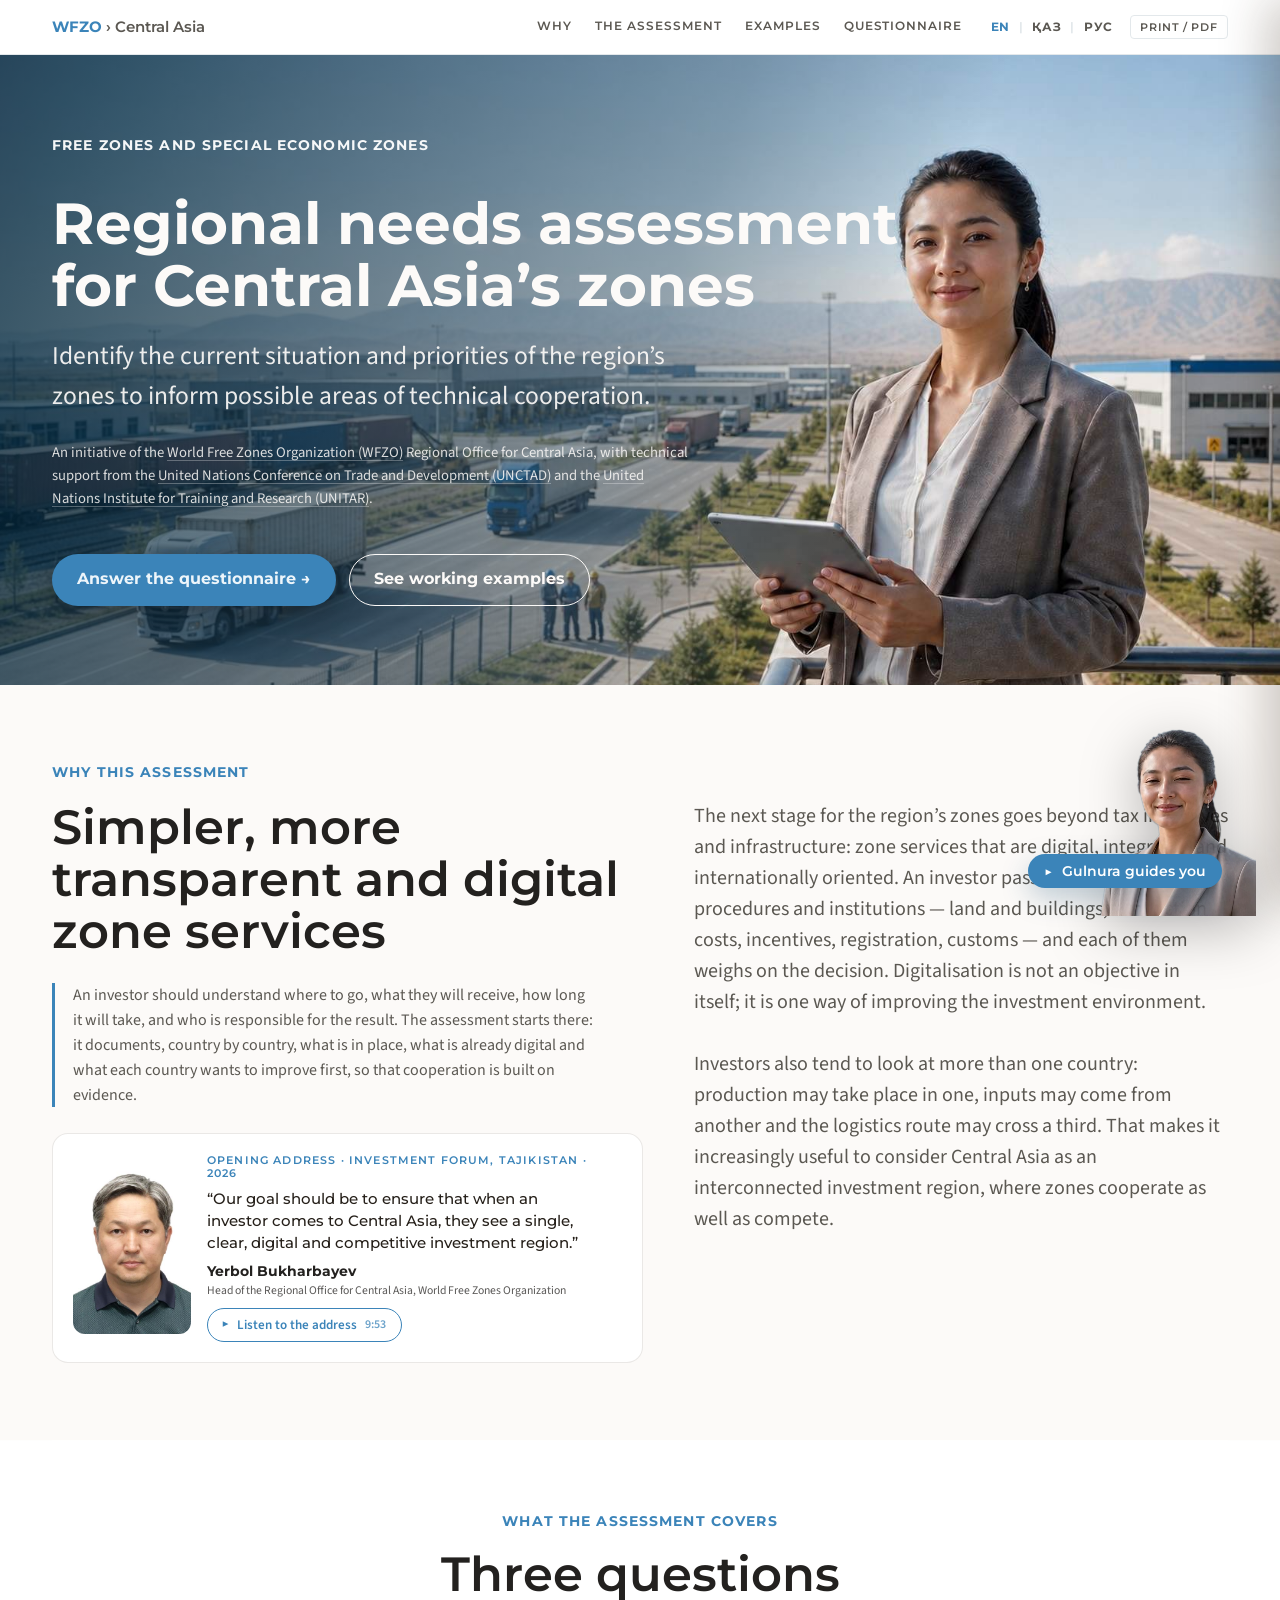
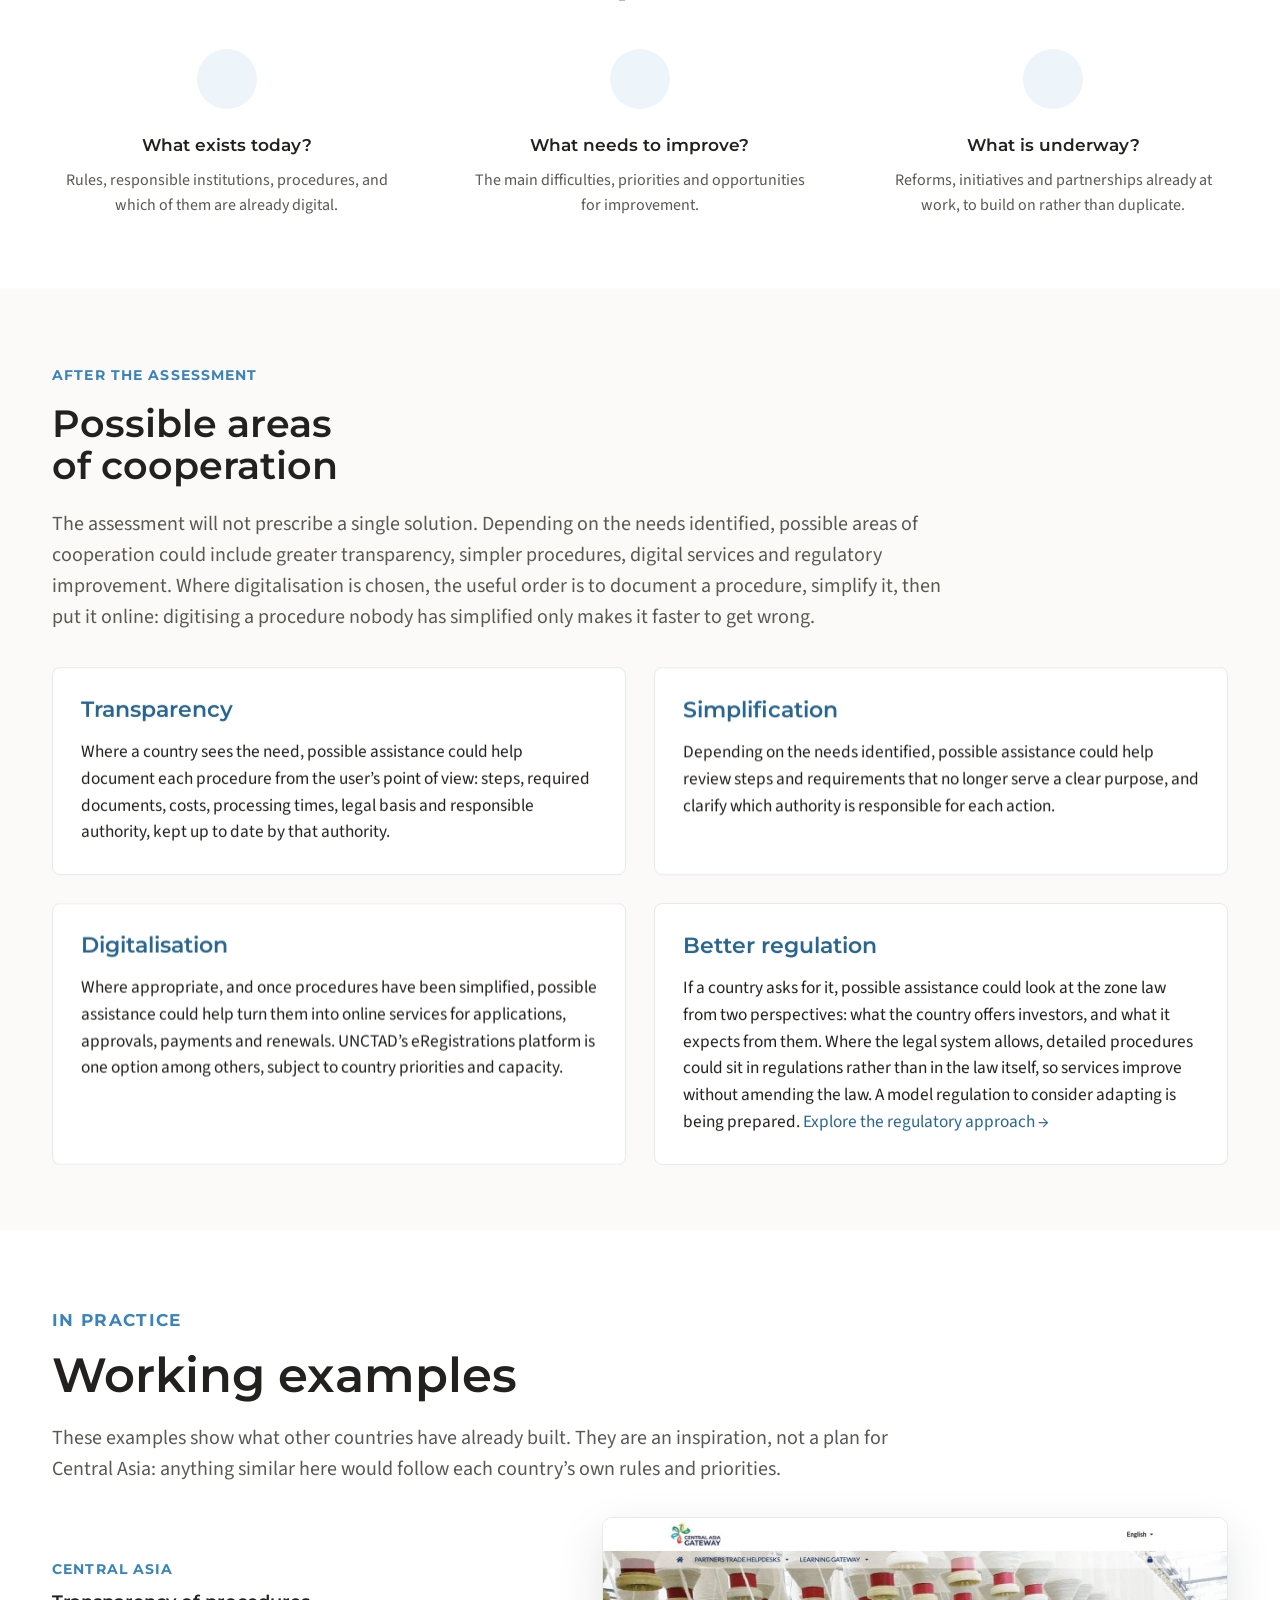
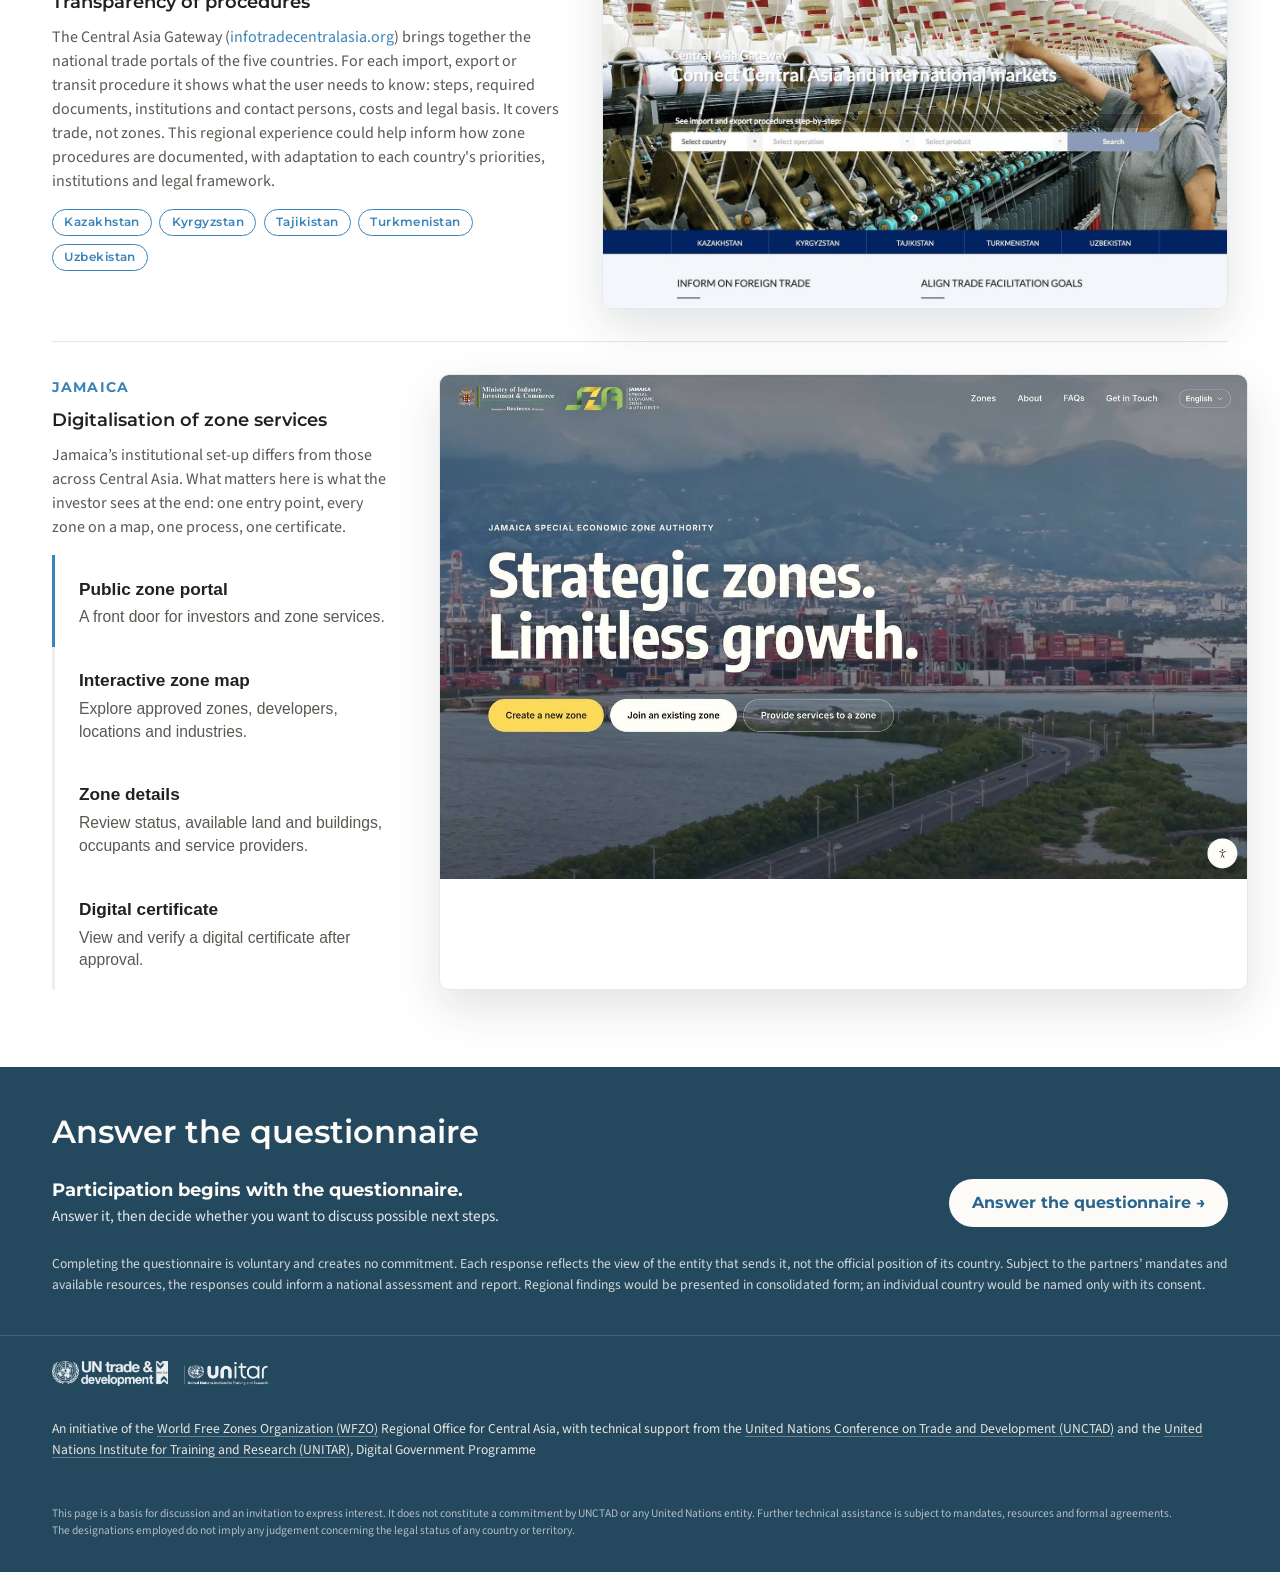
==== commit 5b933fc5: "Se presenta a los buscadores con datos estructurados y sitemap La página no decía en ninguna parte q" ====
--- a/index.html
+++ b/index.html
@@ -3,6 +3,69 @@
 <head>
 <meta charset="UTF-8">
 <meta name="viewport" content="width=device-width, initial-scale=1.0">
+<meta name="description" content="A regional needs assessment of Central Asia&rsquo;s free zones and special economic zones: an initiative of the WFZO Regional Office for Central Asia with technical support from UNCTAD and UNITAR.">
+<link rel="canonical" href="https://sez-asia.eregistrations.dev/">
+<meta property="og:type" content="website">
+<meta property="og:url" content="https://sez-asia.eregistrations.dev/">
+<meta property="og:title" content="Regional needs assessment for Central Asia&rsquo;s zones">
+<meta property="og:description" content="Identify the current situation and priorities of the region&rsquo;s zones to inform possible areas of technical cooperation.">
+<meta property="og:image" content="https://sez-asia.eregistrations.dev/assets/hero-central-asia.jpg">
+<meta name="twitter:card" content="summary_large_image">
+<script type="application/ld+json">
+{
+  "@context": "https://schema.org",
+  "@graph": [
+    {
+      "@type": "WebSite",
+      "@id": "https://sez-asia.eregistrations.dev/#website",
+      "url": "https://sez-asia.eregistrations.dev/",
+      "name": "Regional needs assessment for Central Asia's zones",
+      "inLanguage": ["en", "ru", "kk"],
+      "publisher": { "@id": "https://sez-asia.eregistrations.dev/#wfzo" }
+    },
+    {
+      "@type": "Organization",
+      "@id": "https://sez-asia.eregistrations.dev/#wfzo",
+      "name": "World Free Zones Organization",
+      "alternateName": "WFZO",
+      "url": "https://www.worldfzo.org/en"
+    },
+    {
+      "@type": "Organization",
+      "@id": "https://sez-asia.eregistrations.dev/#unctad",
+      "name": "United Nations Conference on Trade and Development",
+      "alternateName": "UNCTAD",
+      "url": "https://unctad.org"
+    },
+    {
+      "@type": "Organization",
+      "@id": "https://sez-asia.eregistrations.dev/#unitar",
+      "name": "United Nations Institute for Training and Research",
+      "alternateName": "UNITAR",
+      "url": "https://unitar.org"
+    },
+    {
+      "@type": "WebPage",
+      "@id": "https://sez-asia.eregistrations.dev/#webpage",
+      "url": "https://sez-asia.eregistrations.dev/",
+      "name": "Regional needs assessment for Central Asia's zones",
+      "isPartOf": { "@id": "https://sez-asia.eregistrations.dev/#website" },
+      "inLanguage": "en",
+      "description": "Identify the current situation and priorities of the region's zones to inform possible areas of technical cooperation.",
+      "about": [
+        { "@id": "https://sez-asia.eregistrations.dev/#wfzo" },
+        { "@id": "https://sez-asia.eregistrations.dev/#unctad" },
+        { "@id": "https://sez-asia.eregistrations.dev/#unitar" }
+      ],
+      "potentialAction": {
+        "@type": "Action",
+        "name": "Answer the questionnaire",
+        "target": "https://training.eregistrations.org/zones/"
+      }
+    }
+  ]
+}
+</script>
 <title>Regional needs assessment for Central Asia&rsquo;s zones · WFZO</title>
 <link rel="icon" href="assets/training-eregistrations-favicon.svg" type="image/svg+xml">
 <link rel="preload" href="assets/hero-central-asia.jpg" as="image">
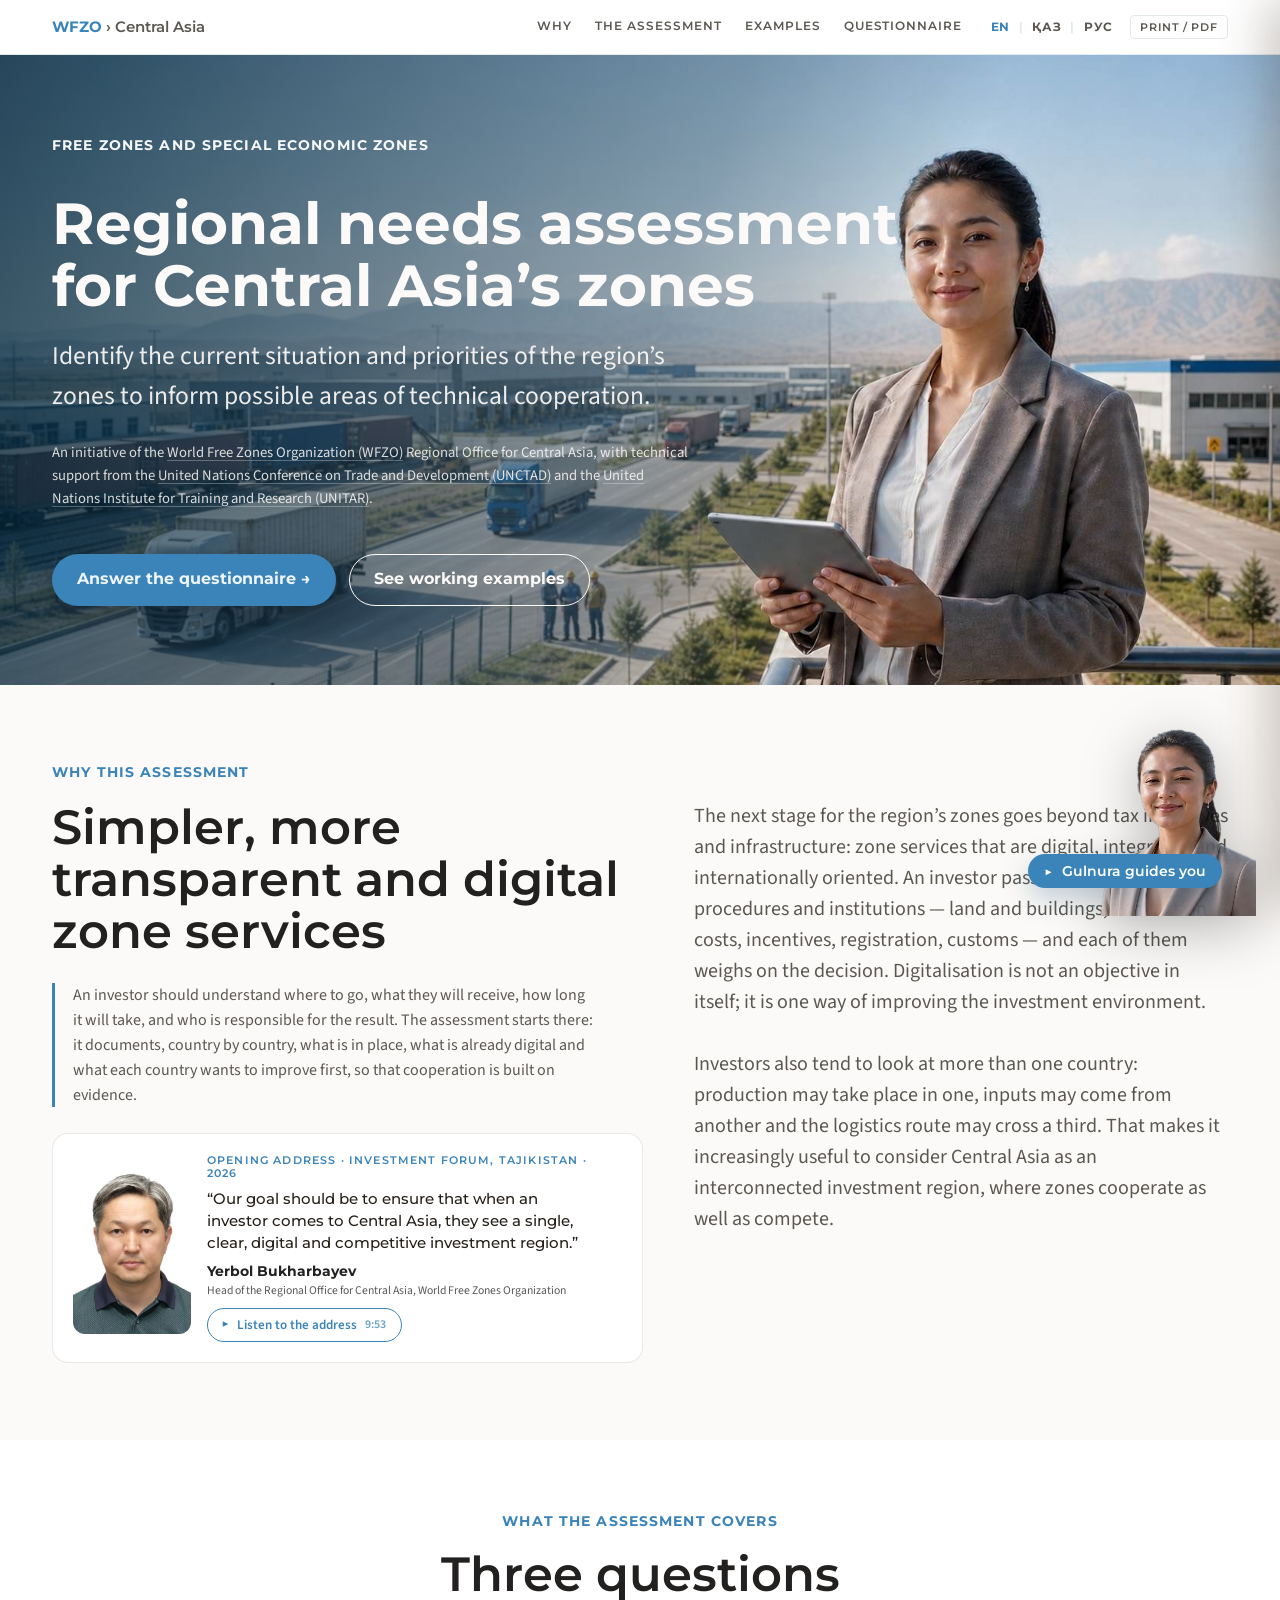
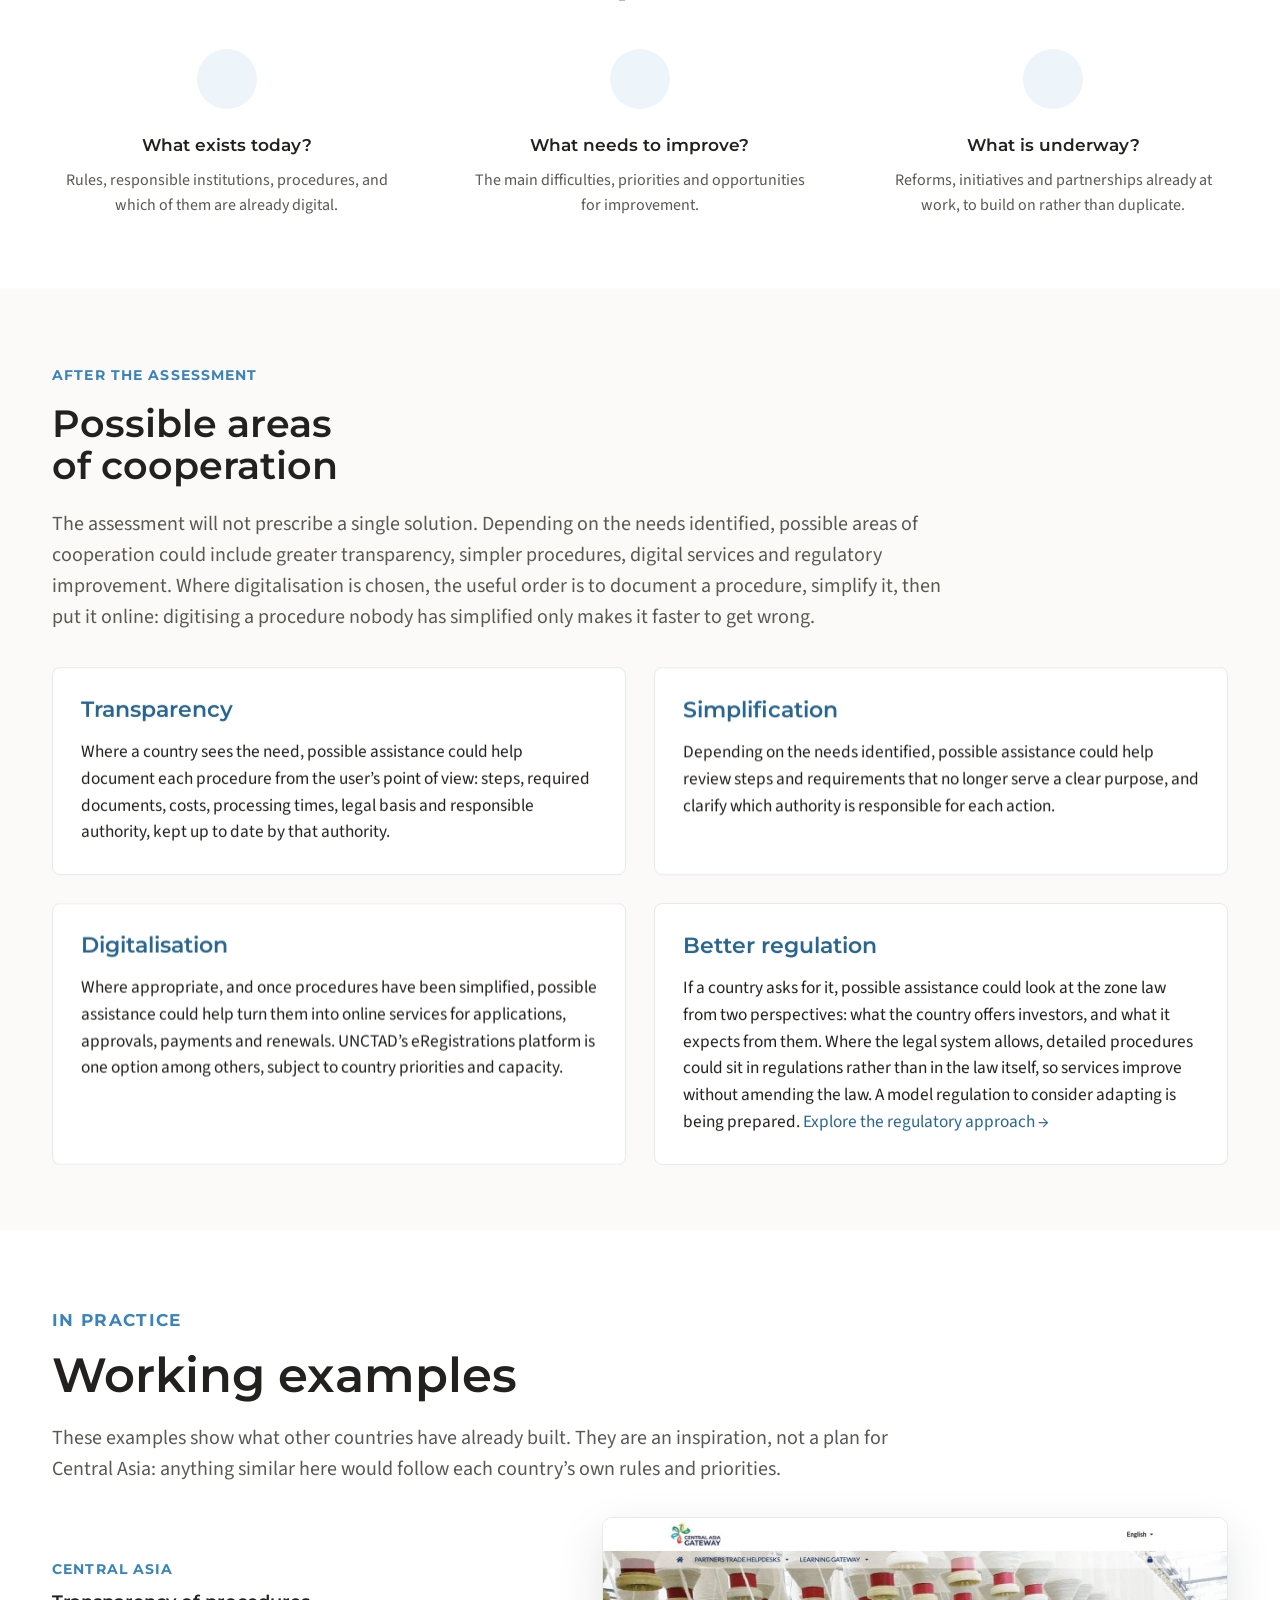
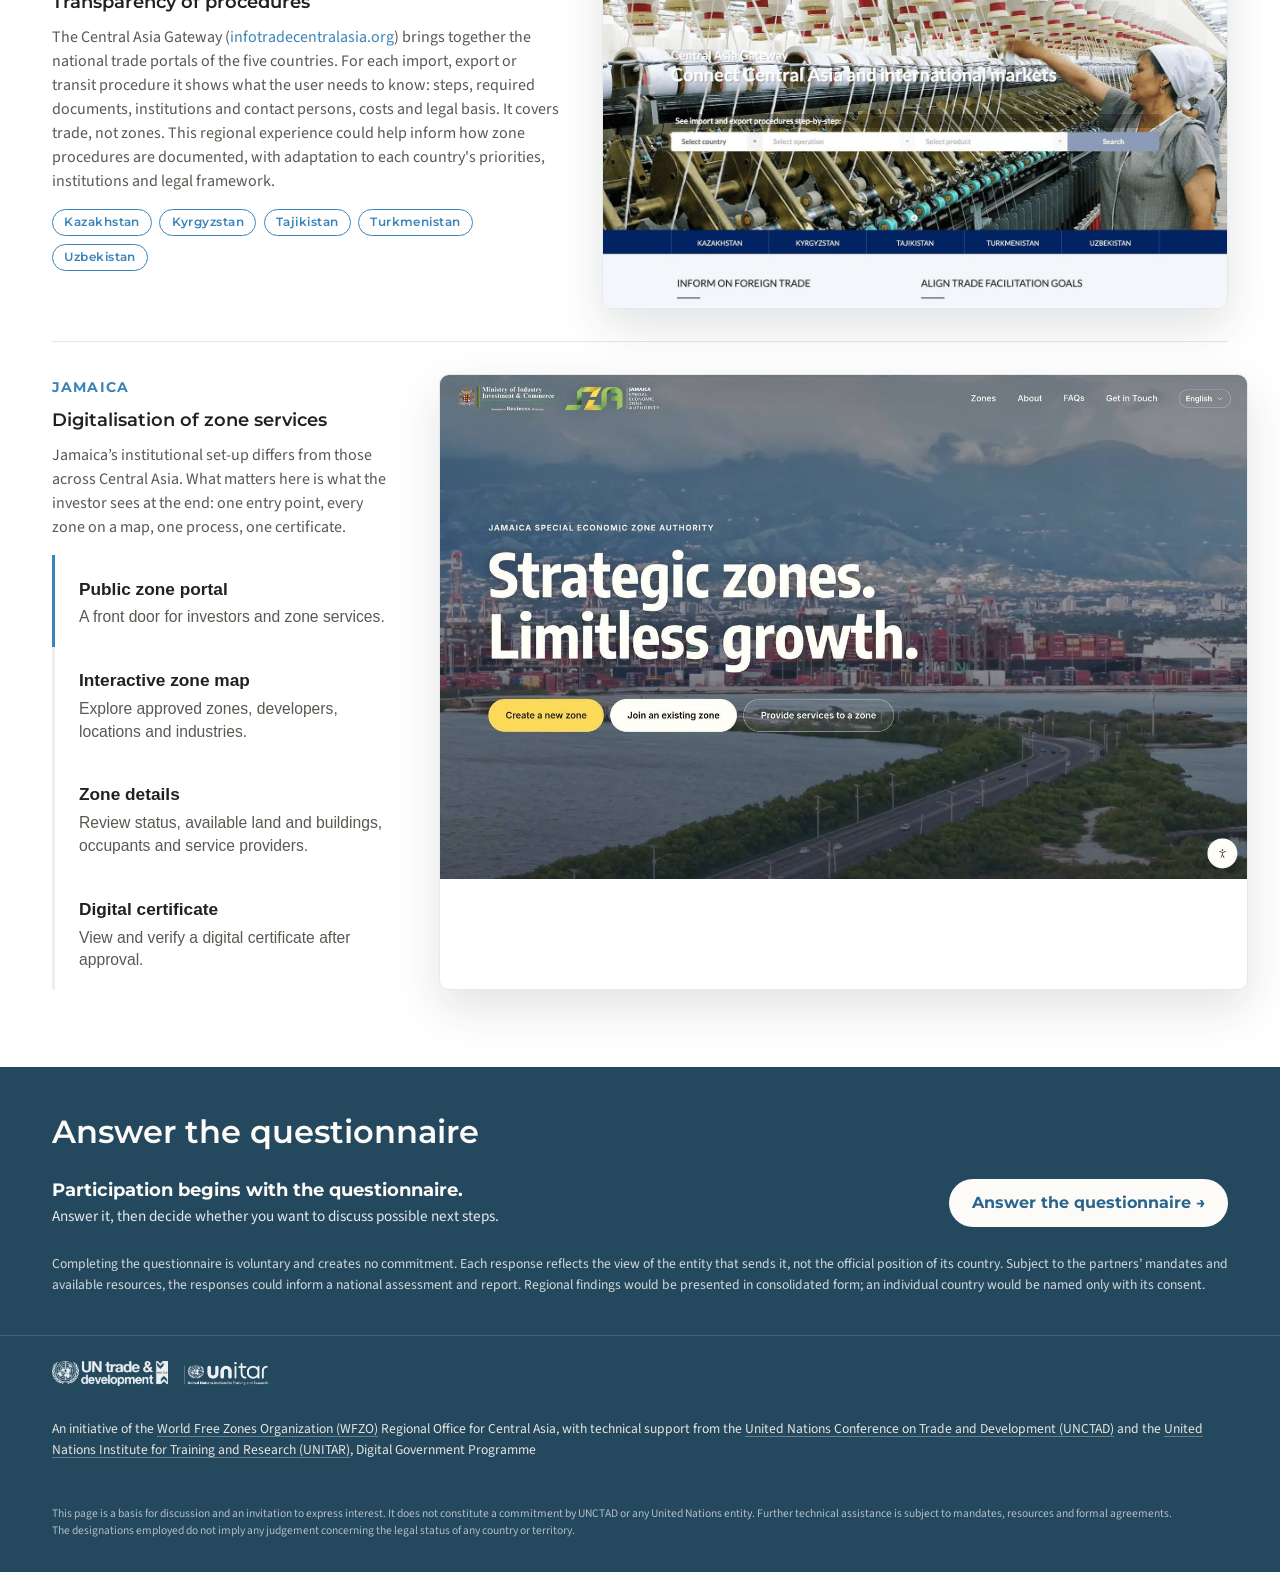
==== commit 725083ec: "Point Answer the questionnaire at /questionnaire/ on every page Co-Authored-By: Claude Opus 5.5 <nor" ====
--- a/index.html
+++ b/index.html
@@ -60,7 +60,7 @@
       "potentialAction": {
         "@type": "Action",
         "name": "Answer the questionnaire",
-        "target": "https://training.eregistrations.org/zones/"
+        "target": "https://sez-asia.eregistrations.dev/questionnaire/"
       }
     }
   ]
@@ -1058,7 +1058,7 @@
         <div class="audience">Identify the current situation and priorities of the region&rsquo;s zones to inform possible areas of technical cooperation.</div>
         <div class="audience" style="font-size:.85em;opacity:.85;margin-top:.35em;">An initiative of the <a href="https://www.worldfzo.org/en" target="_blank" rel="noopener" style="color:inherit;text-decoration:underline;text-decoration-color:color-mix(in srgb,currentColor 35%,transparent);text-underline-offset:3px;">World Free Zones Organization (WFZO)</a> Regional Office for Central Asia, with technical support from the <a href="https://unctad.org" target="_blank" rel="noopener" style="color:inherit;text-decoration:underline;text-decoration-color:color-mix(in srgb,currentColor 35%,transparent);text-underline-offset:3px;">United Nations Conference on Trade and Development (UNCTAD)</a> and the <a href="https://unitar.org" target="_blank" rel="noopener" style="color:inherit;text-decoration:underline;text-decoration-color:color-mix(in srgb,currentColor 35%,transparent);text-underline-offset:3px;">United Nations Institute for Training and Research (UNITAR)</a>.</div>
         <div class="hero-actions">
-          <a class="hero-cta" href="https://training.eregistrations.org/zones/" target="_blank" rel="noopener">Answer the questionnaire →</a>
+          <a class="hero-cta" href="/questionnaire/" target="_blank" rel="noopener">Answer the questionnaire →</a>
           <a class="hero-cta secondary" href="#nar-practica">See working examples</a>
         </div>
       </div>
@@ -1283,7 +1283,7 @@
           <strong>Participation begins with the questionnaire.</strong>
           <span>Answer it, then decide whether you want to discuss possible next steps.</span>
         </div>
-        <a class="cta-btn" href="https://training.eregistrations.org/zones/" target="_blank" rel="noopener">Answer the questionnaire →</a>
+        <a class="cta-btn" href="/questionnaire/" target="_blank" rel="noopener">Answer the questionnaire →</a>
       </div>
       <p style="margin:1.4rem 0 0;font-size:.85rem;opacity:.8;">Completing the questionnaire is voluntary and creates no commitment. Each response reflects the view of the entity that sends it, not the official position of its country. Subject to the partners&rsquo; mandates and available resources, the responses could inform a national assessment and report. Regional findings would be presented in consolidated form; an individual country would be named only with its consent.</p>
     </div>
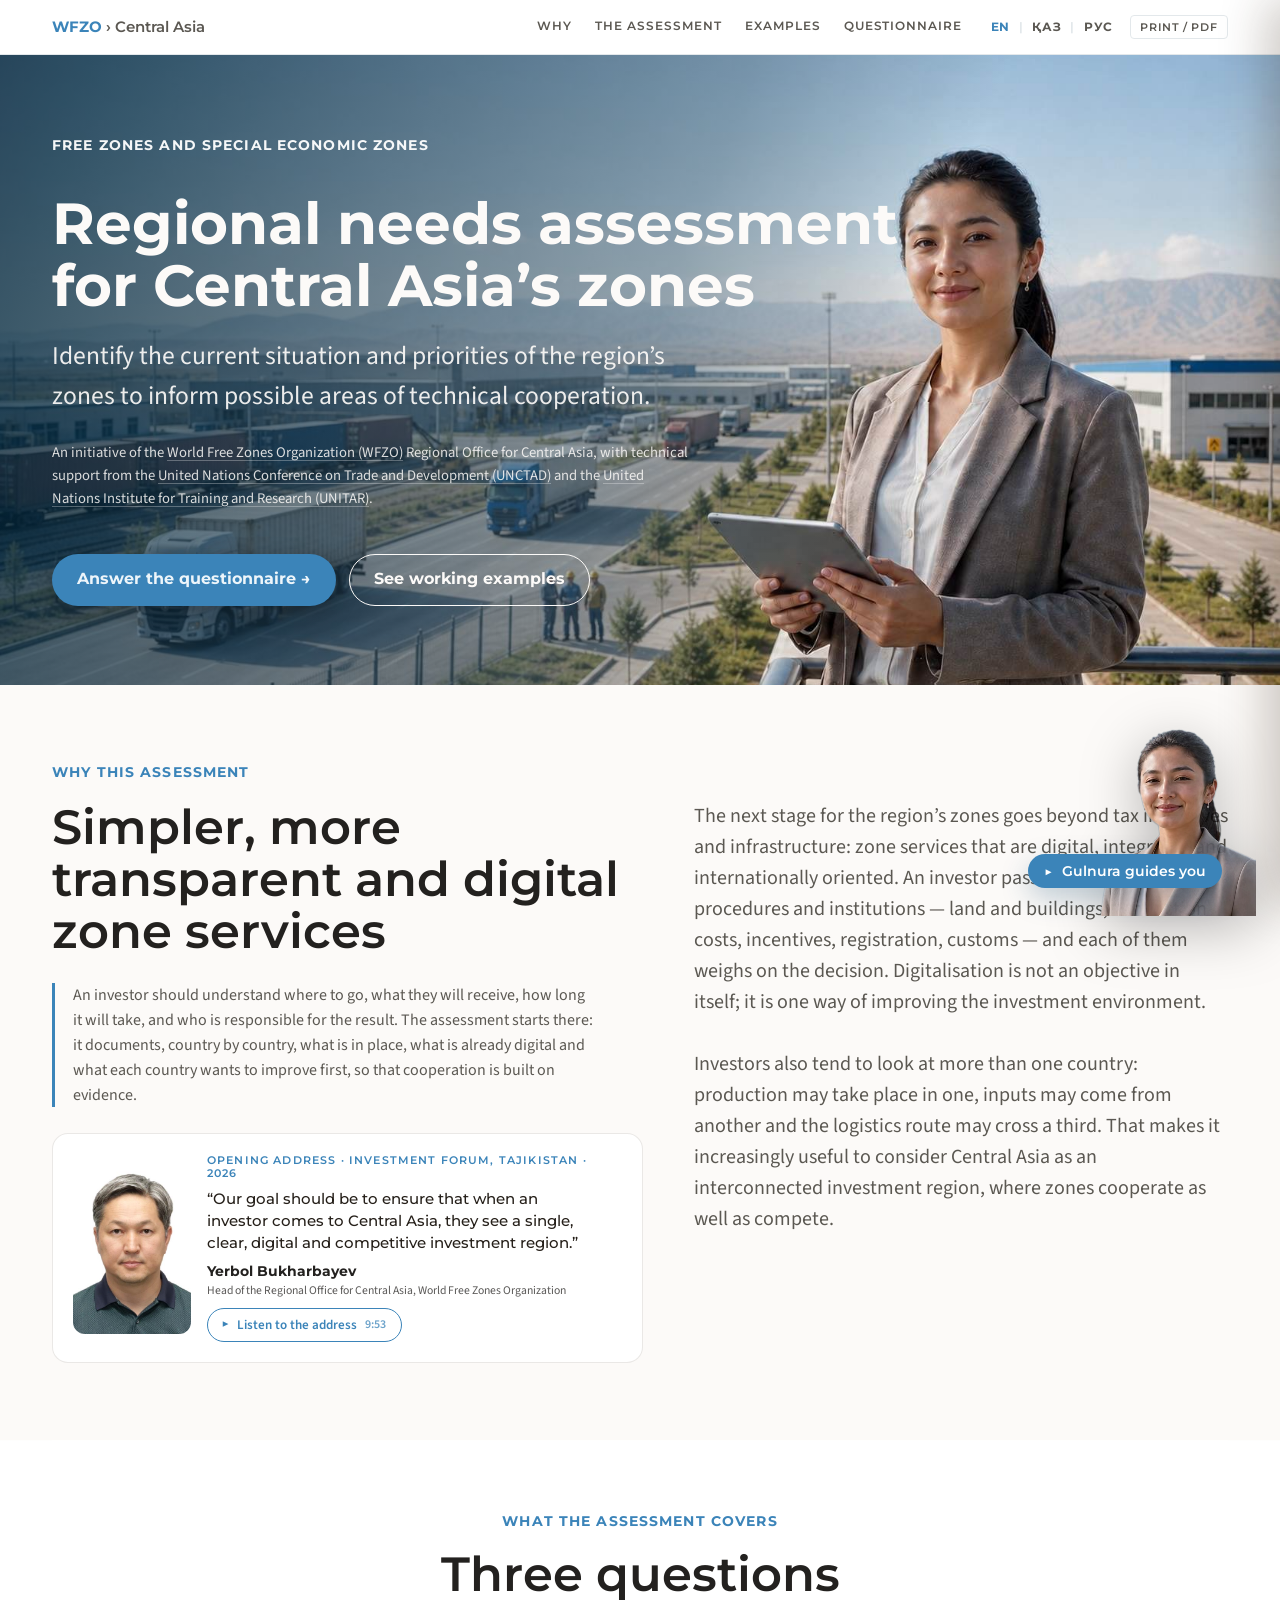
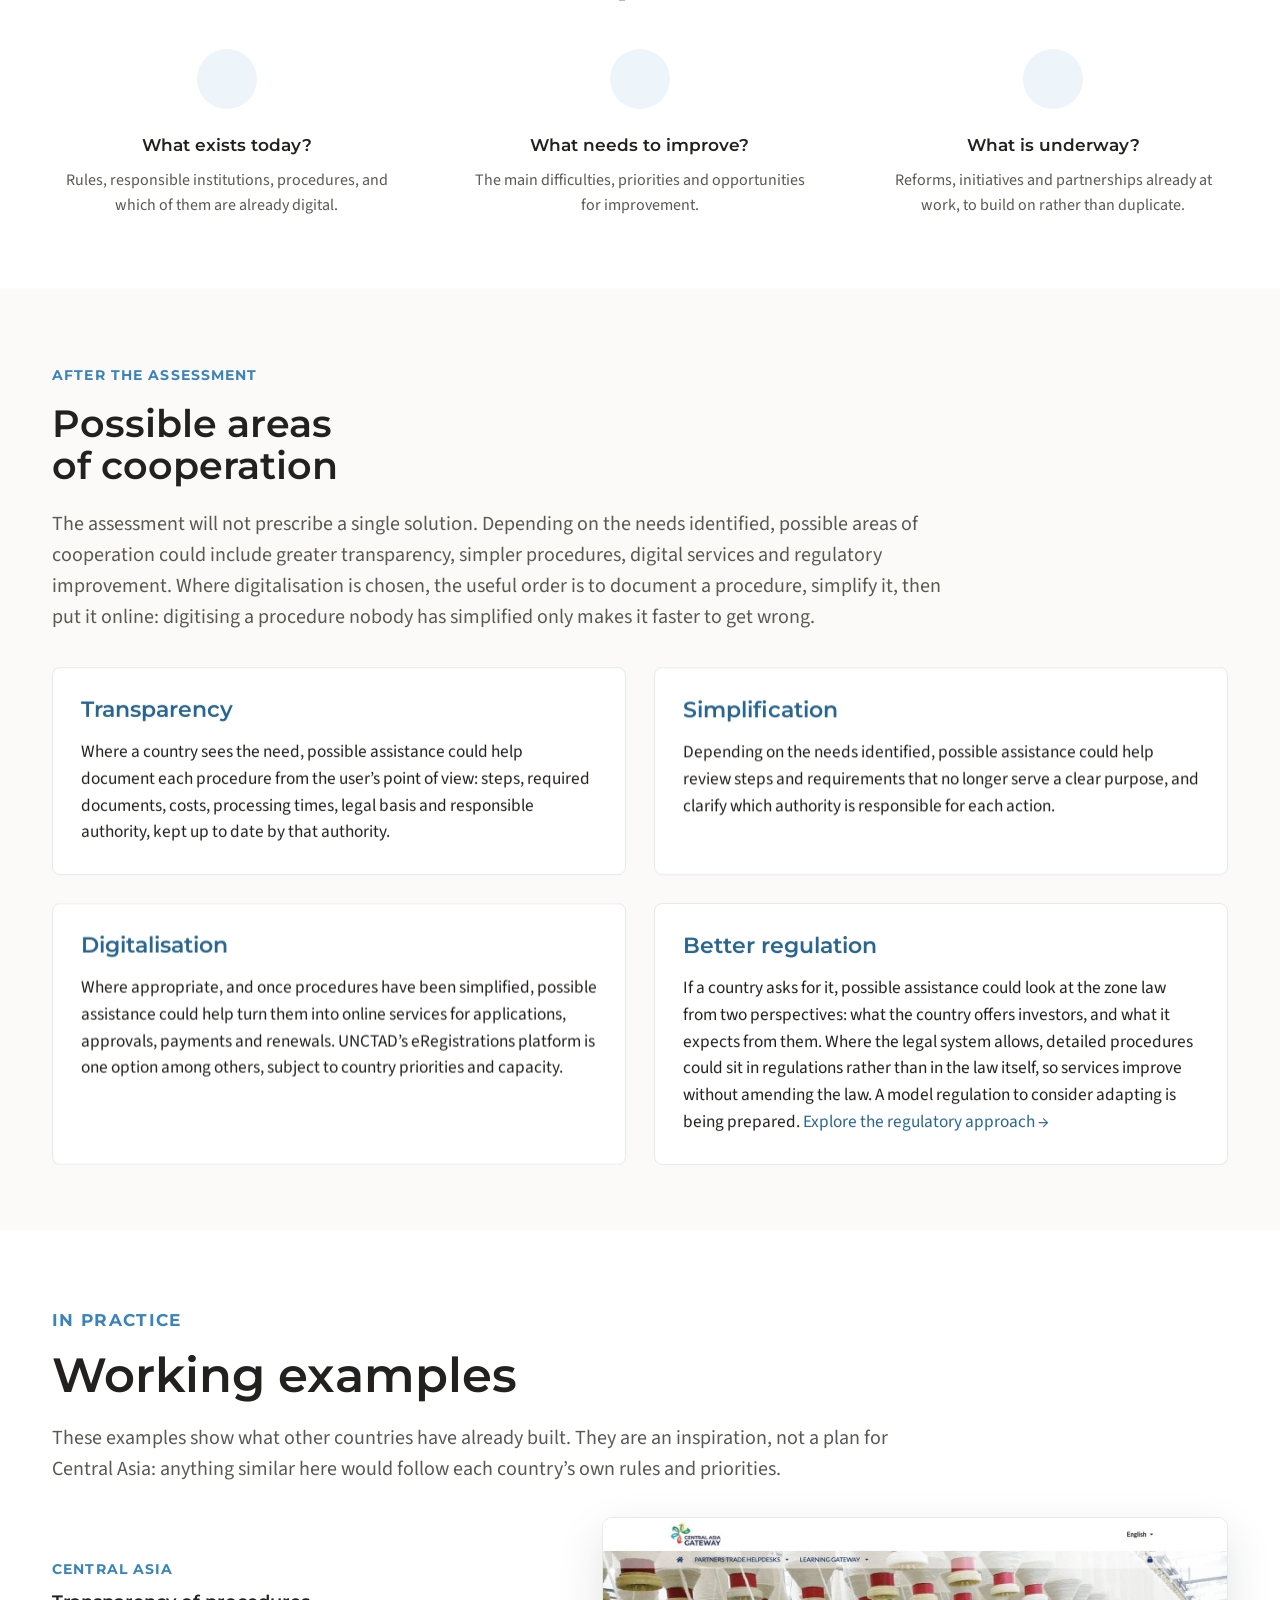
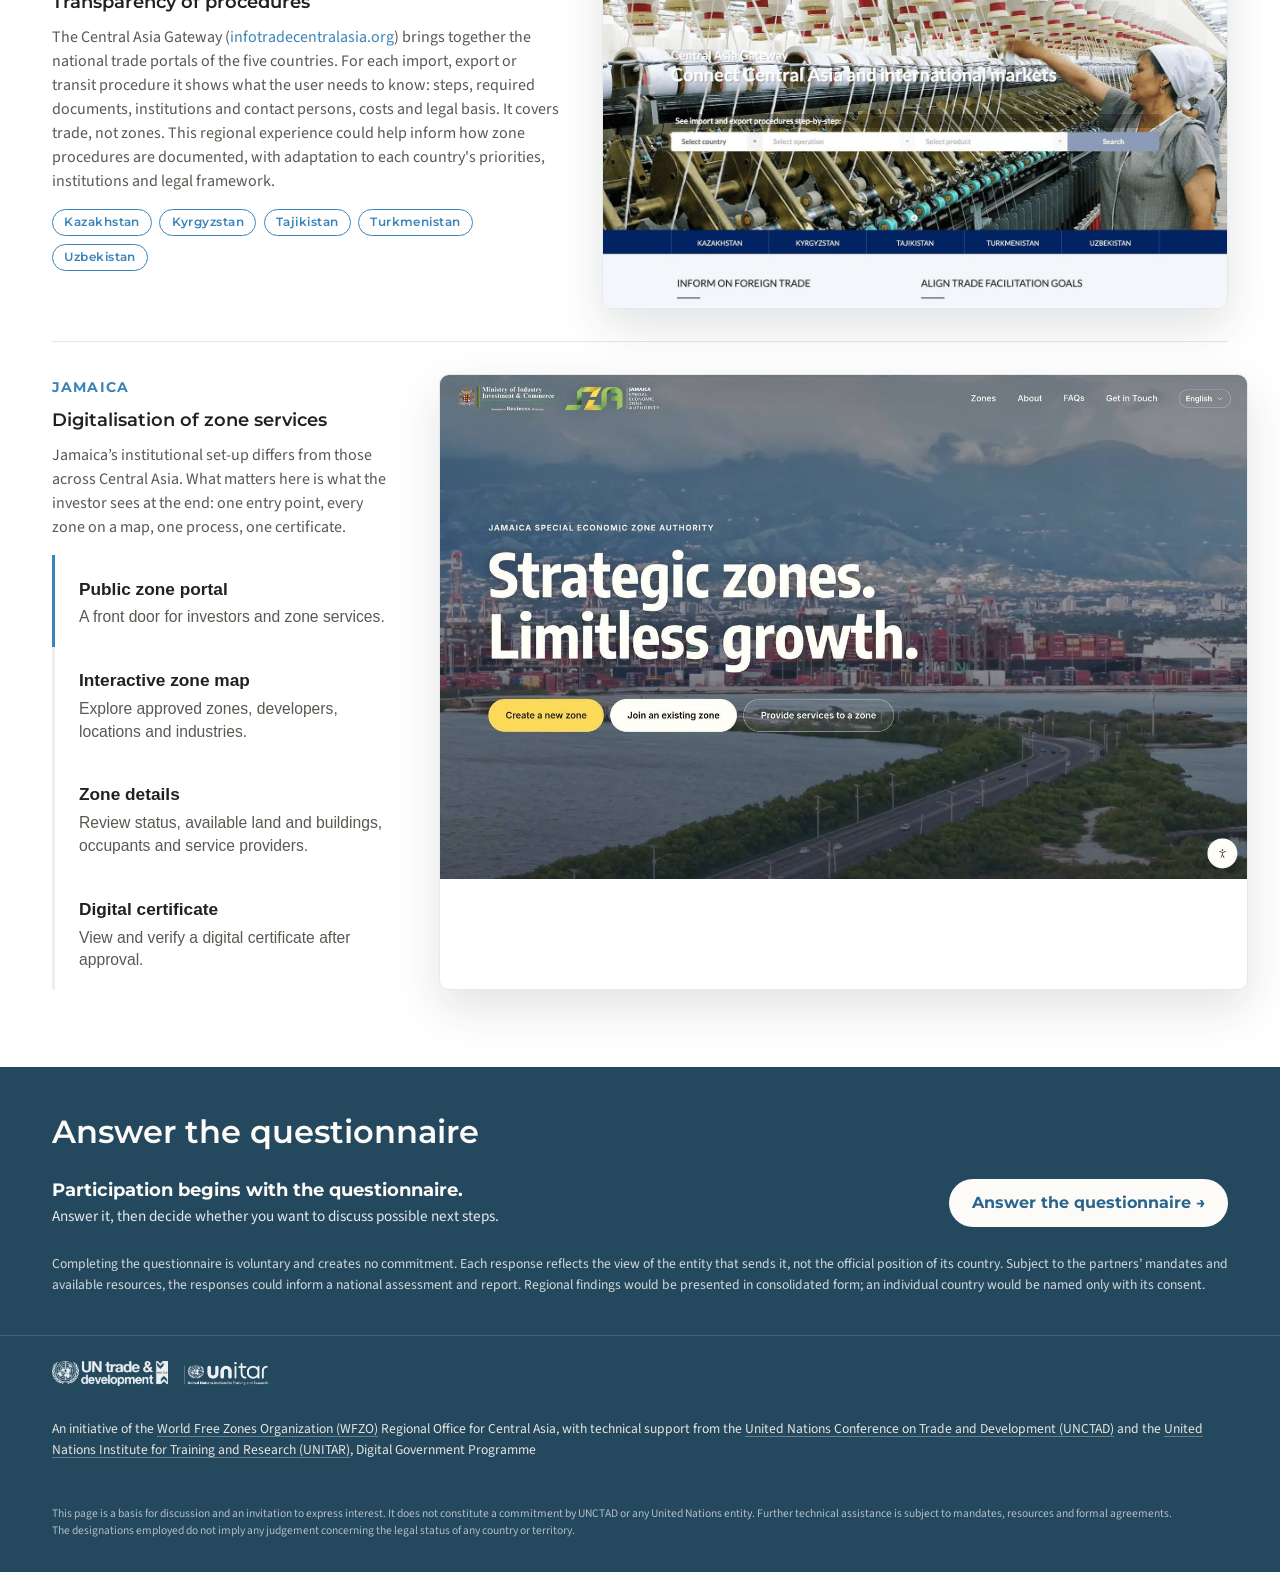
==== commit 0a47bab9: "Point the questionnaire links at sez-asia-questionnaire.eregistrations.dev The static app on sez-asi" ====
--- a/index.html
+++ b/index.html
@@ -60,7 +60,7 @@
       "potentialAction": {
         "@type": "Action",
         "name": "Answer the questionnaire",
-        "target": "https://sez-asia.eregistrations.dev/questionnaire/"
+        "target": "https://sez-asia-questionnaire.eregistrations.dev/questionnaire/"
       }
     }
   ]
@@ -1058,7 +1058,7 @@
         <div class="audience">Identify the current situation and priorities of the region&rsquo;s zones to inform possible areas of technical cooperation.</div>
         <div class="audience" style="font-size:.85em;opacity:.85;margin-top:.35em;">An initiative of the <a href="https://www.worldfzo.org/en" target="_blank" rel="noopener" style="color:inherit;text-decoration:underline;text-decoration-color:color-mix(in srgb,currentColor 35%,transparent);text-underline-offset:3px;">World Free Zones Organization (WFZO)</a> Regional Office for Central Asia, with technical support from the <a href="https://unctad.org" target="_blank" rel="noopener" style="color:inherit;text-decoration:underline;text-decoration-color:color-mix(in srgb,currentColor 35%,transparent);text-underline-offset:3px;">United Nations Conference on Trade and Development (UNCTAD)</a> and the <a href="https://unitar.org" target="_blank" rel="noopener" style="color:inherit;text-decoration:underline;text-decoration-color:color-mix(in srgb,currentColor 35%,transparent);text-underline-offset:3px;">United Nations Institute for Training and Research (UNITAR)</a>.</div>
         <div class="hero-actions">
-          <a class="hero-cta" href="/questionnaire/" target="_blank" rel="noopener">Answer the questionnaire →</a>
+          <a class="hero-cta" href="https://sez-asia-questionnaire.eregistrations.dev/questionnaire/" target="_blank" rel="noopener">Answer the questionnaire →</a>
           <a class="hero-cta secondary" href="#nar-practica">See working examples</a>
         </div>
       </div>
@@ -1283,7 +1283,7 @@
           <strong>Participation begins with the questionnaire.</strong>
           <span>Answer it, then decide whether you want to discuss possible next steps.</span>
         </div>
-        <a class="cta-btn" href="/questionnaire/" target="_blank" rel="noopener">Answer the questionnaire →</a>
+        <a class="cta-btn" href="https://sez-asia-questionnaire.eregistrations.dev/questionnaire/" target="_blank" rel="noopener">Answer the questionnaire →</a>
       </div>
       <p style="margin:1.4rem 0 0;font-size:.85rem;opacity:.8;">Completing the questionnaire is voluntary and creates no commitment. Each response reflects the view of the entity that sends it, not the official position of its country. Subject to the partners&rsquo; mandates and available resources, the responses could inform a national assessment and report. Regional findings would be presented in consolidated form; an individual country would be named only with its consent.</p>
     </div>
